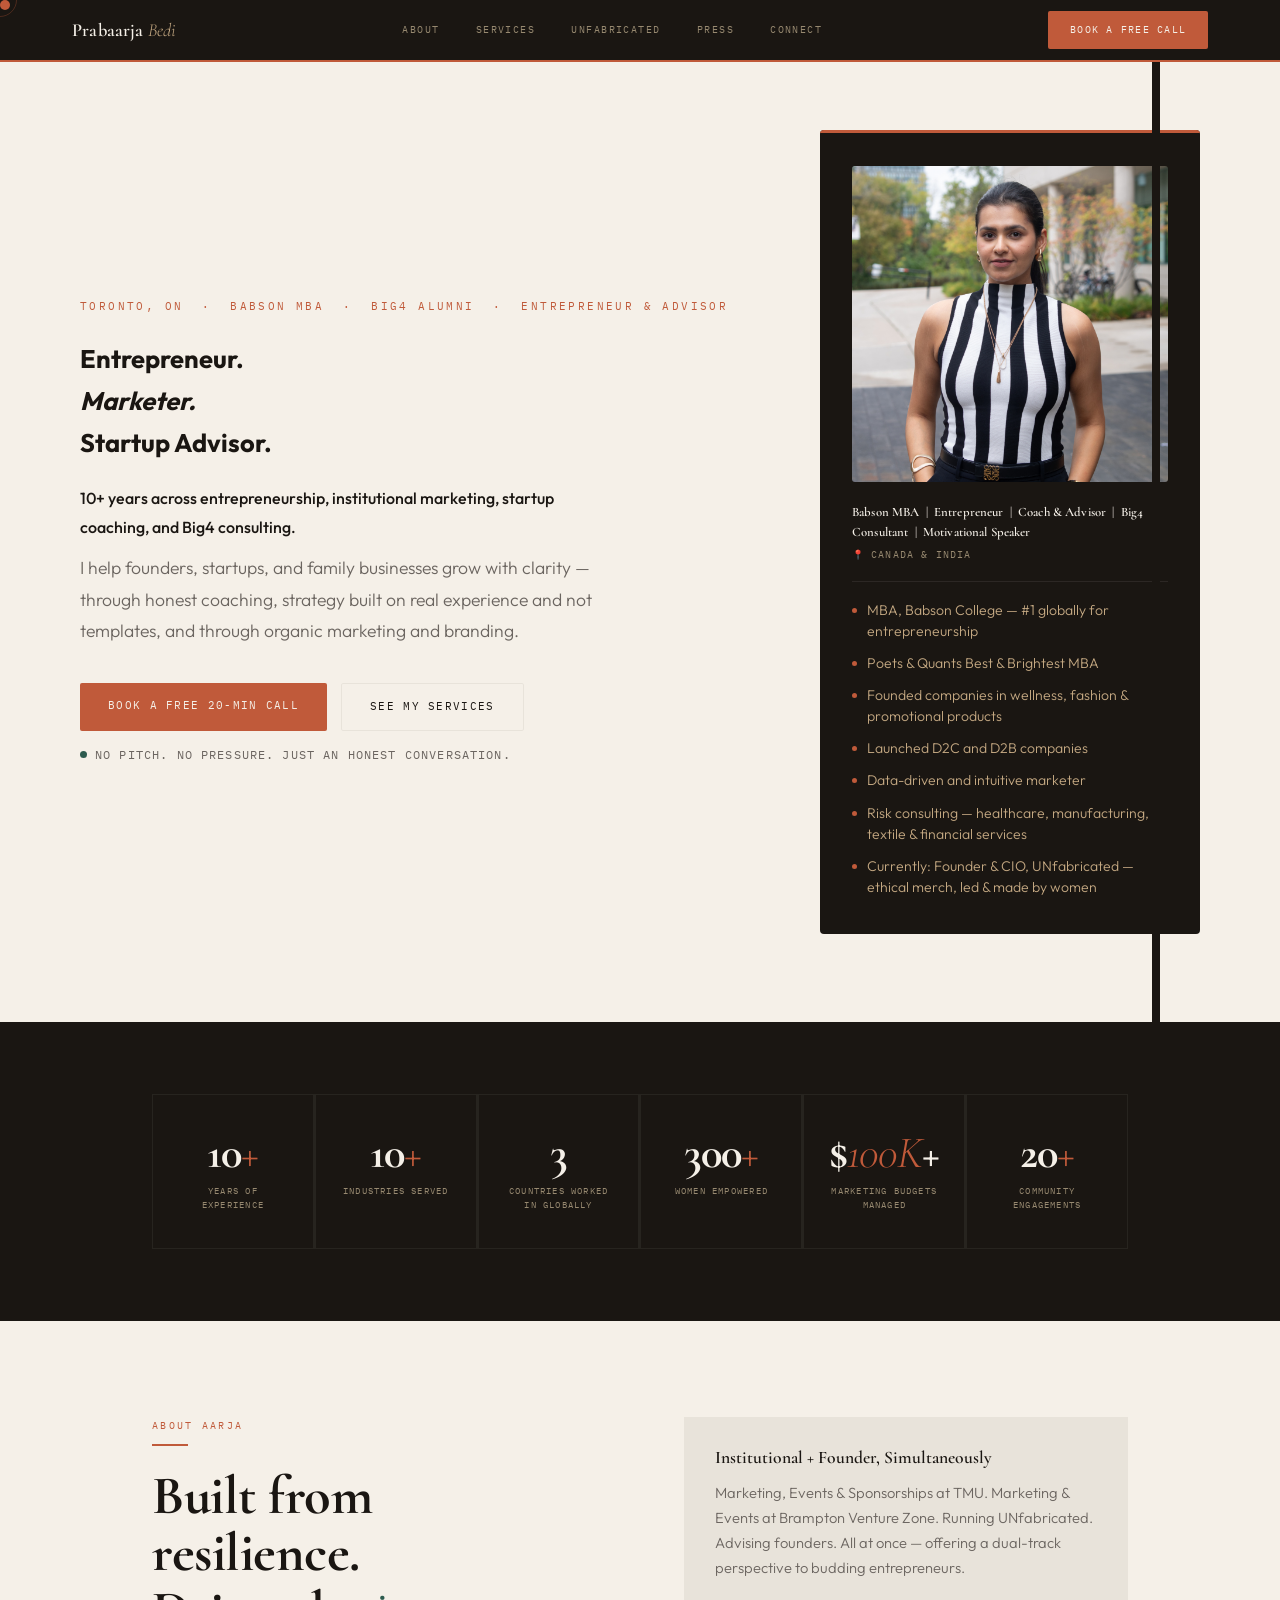
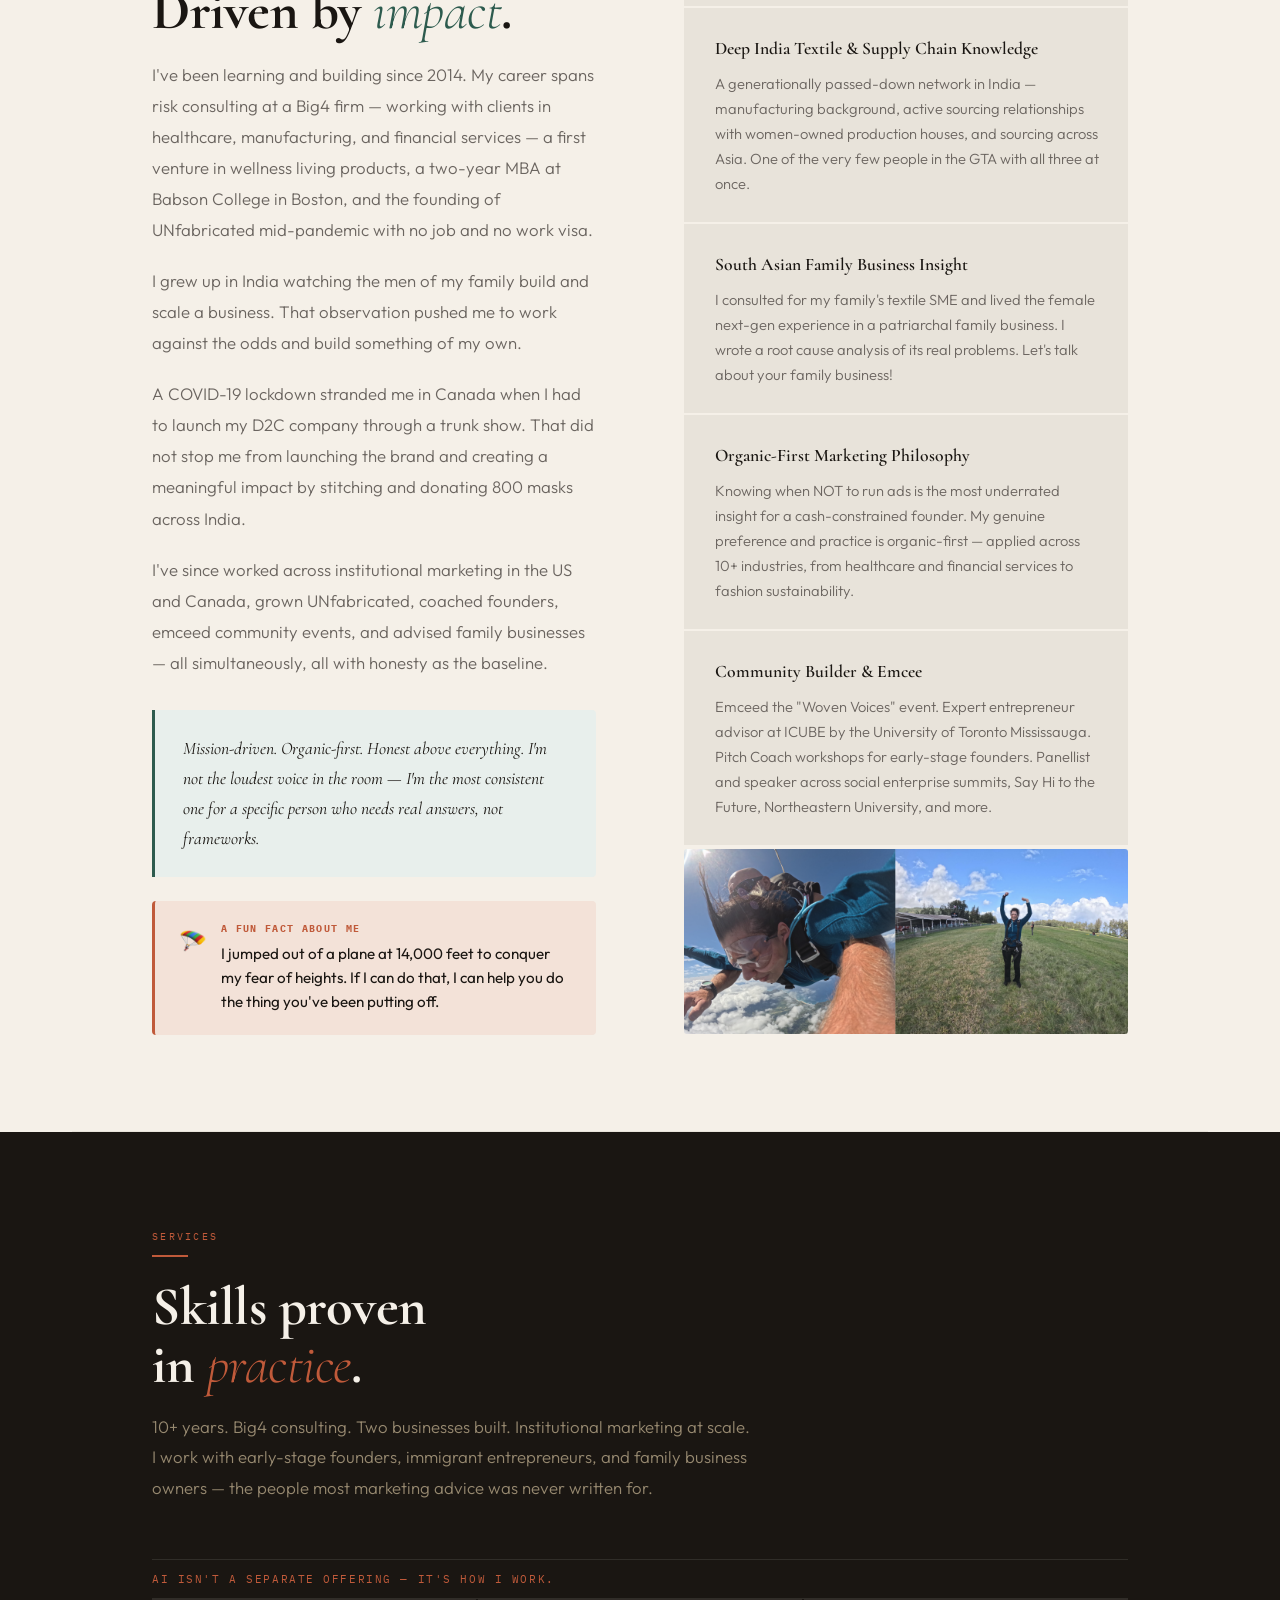
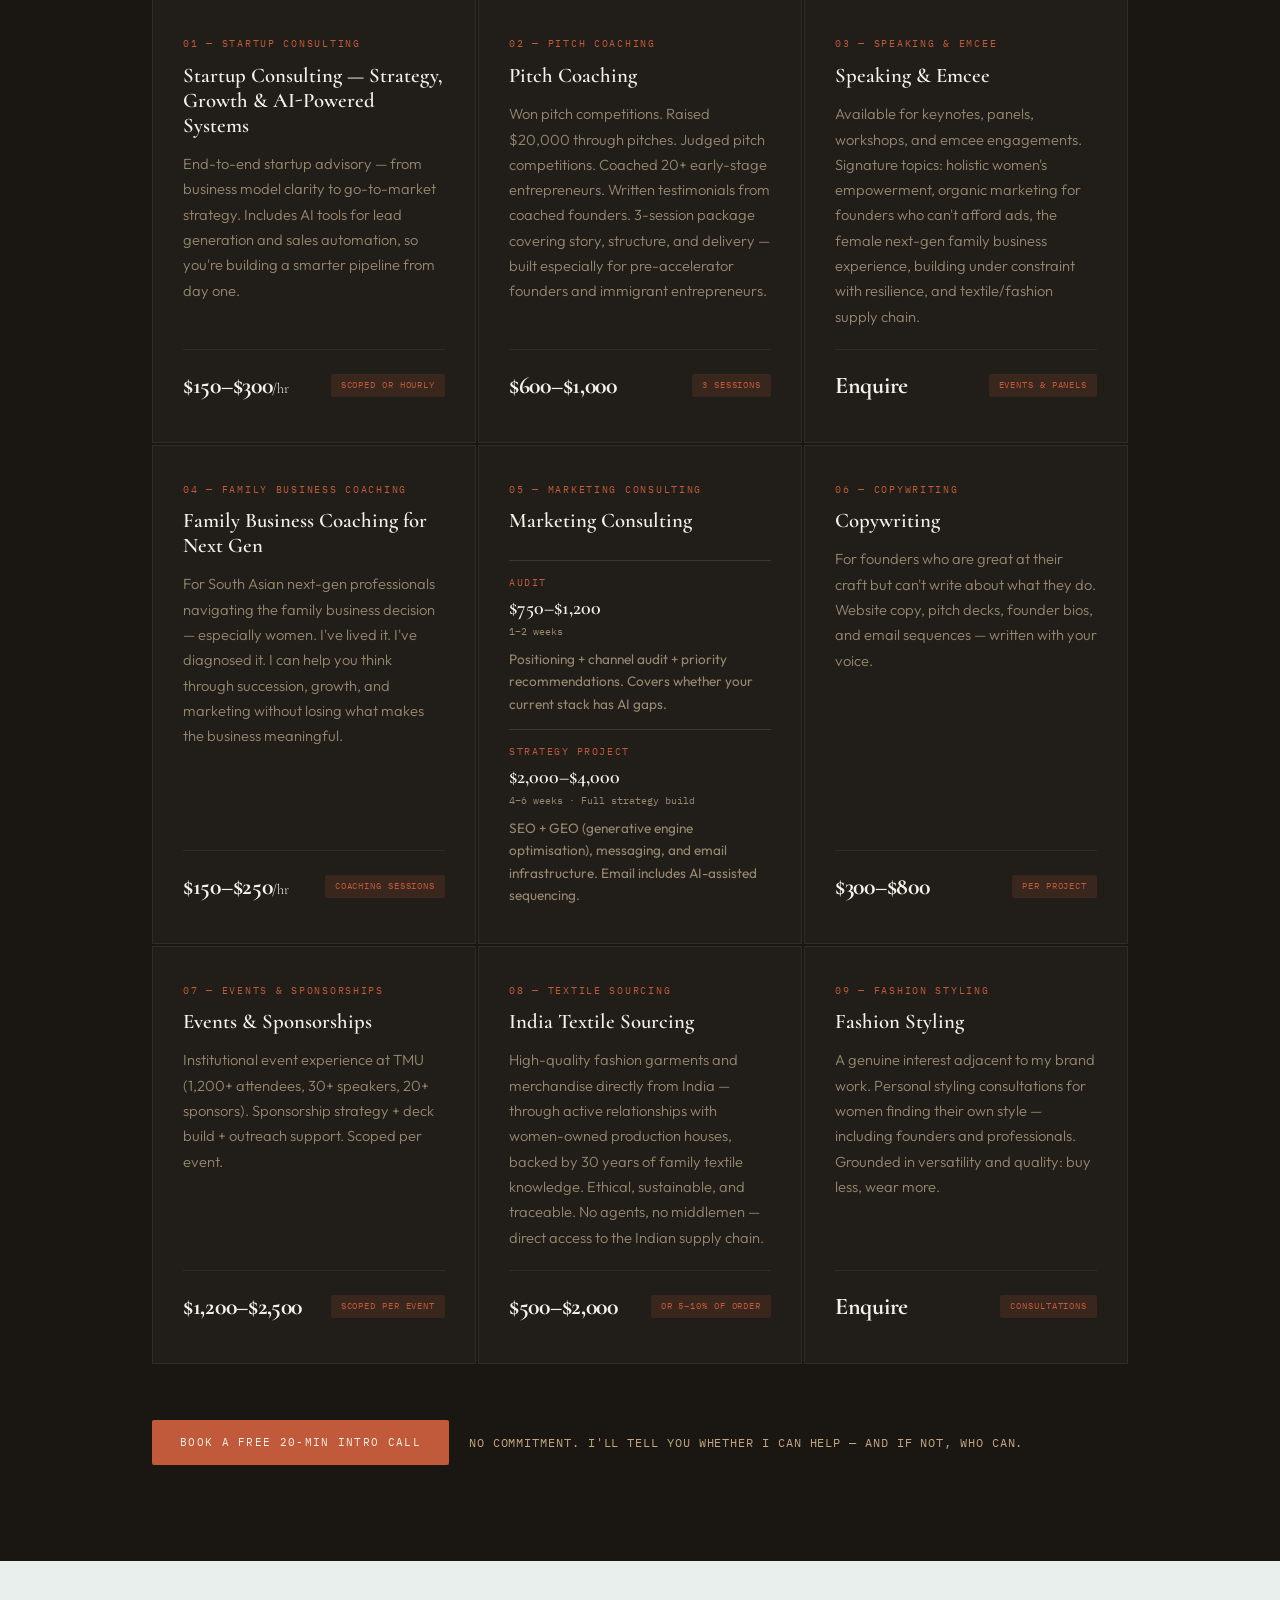
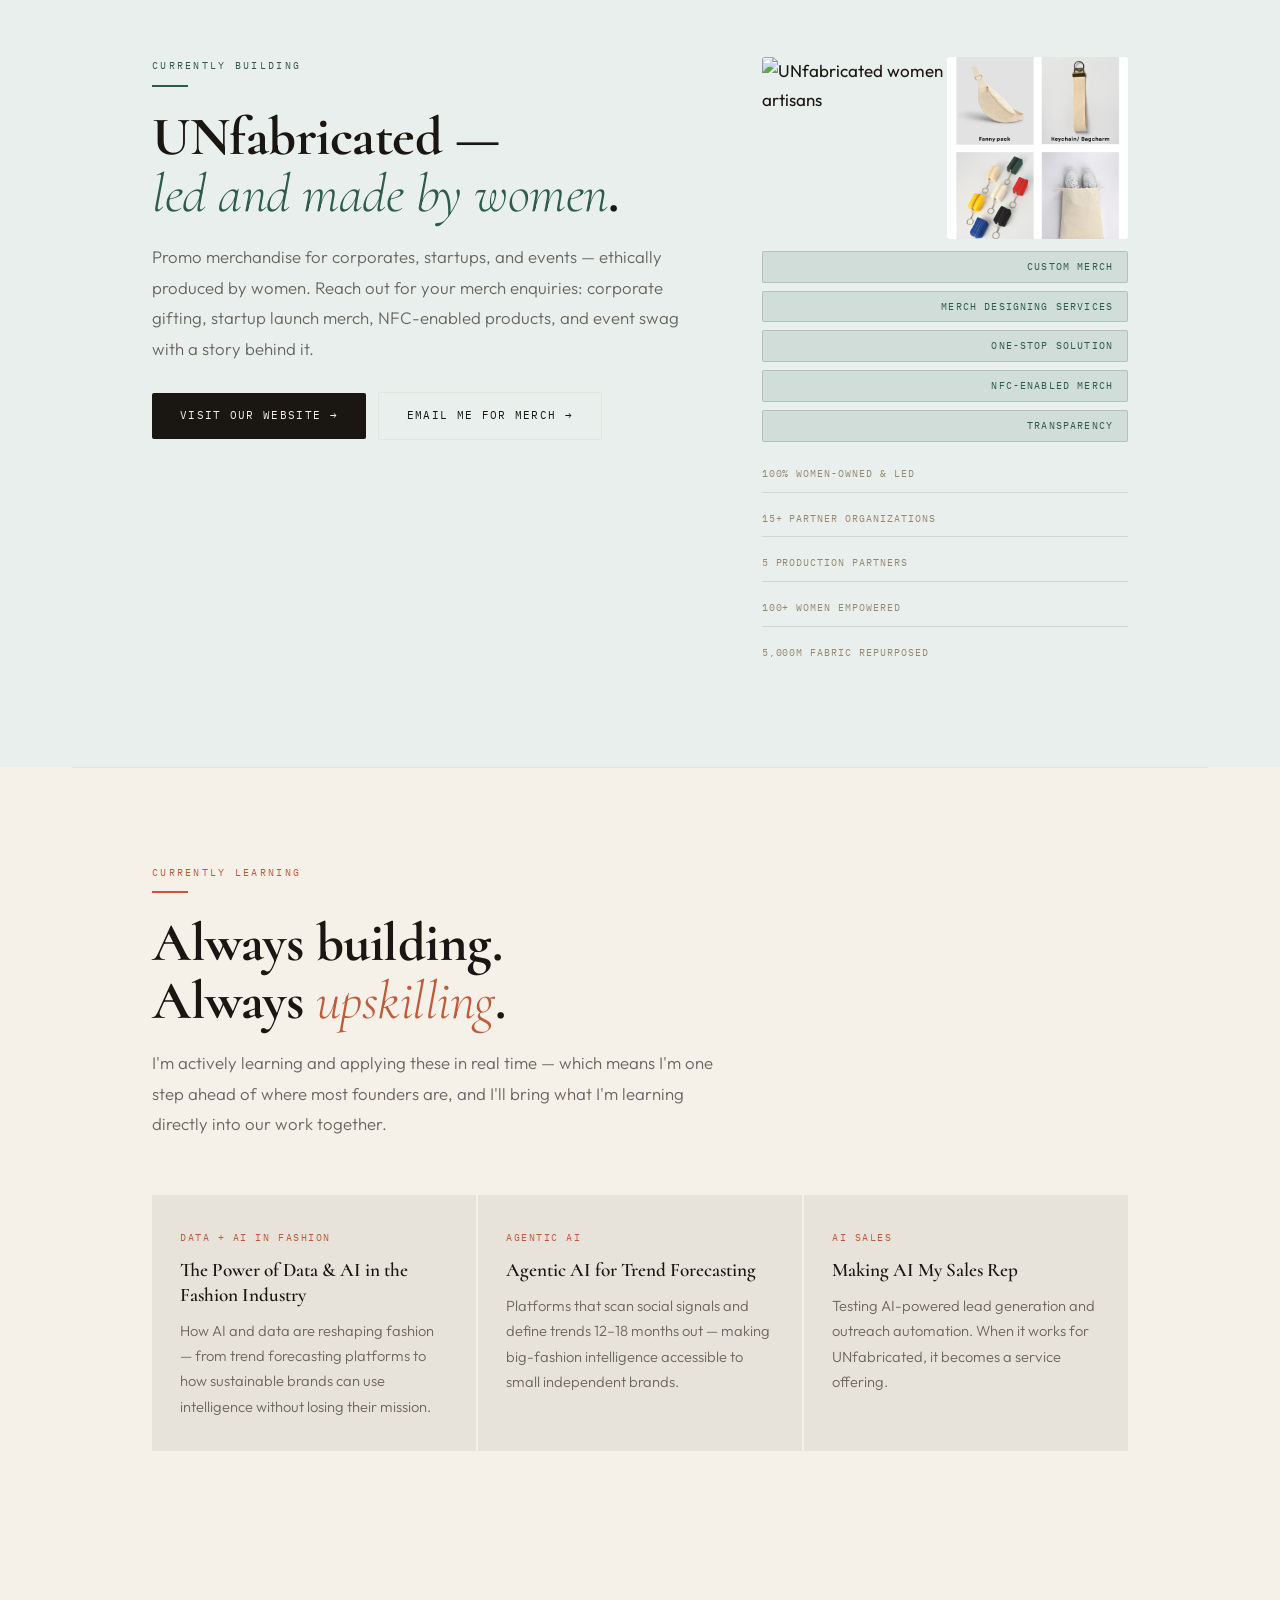
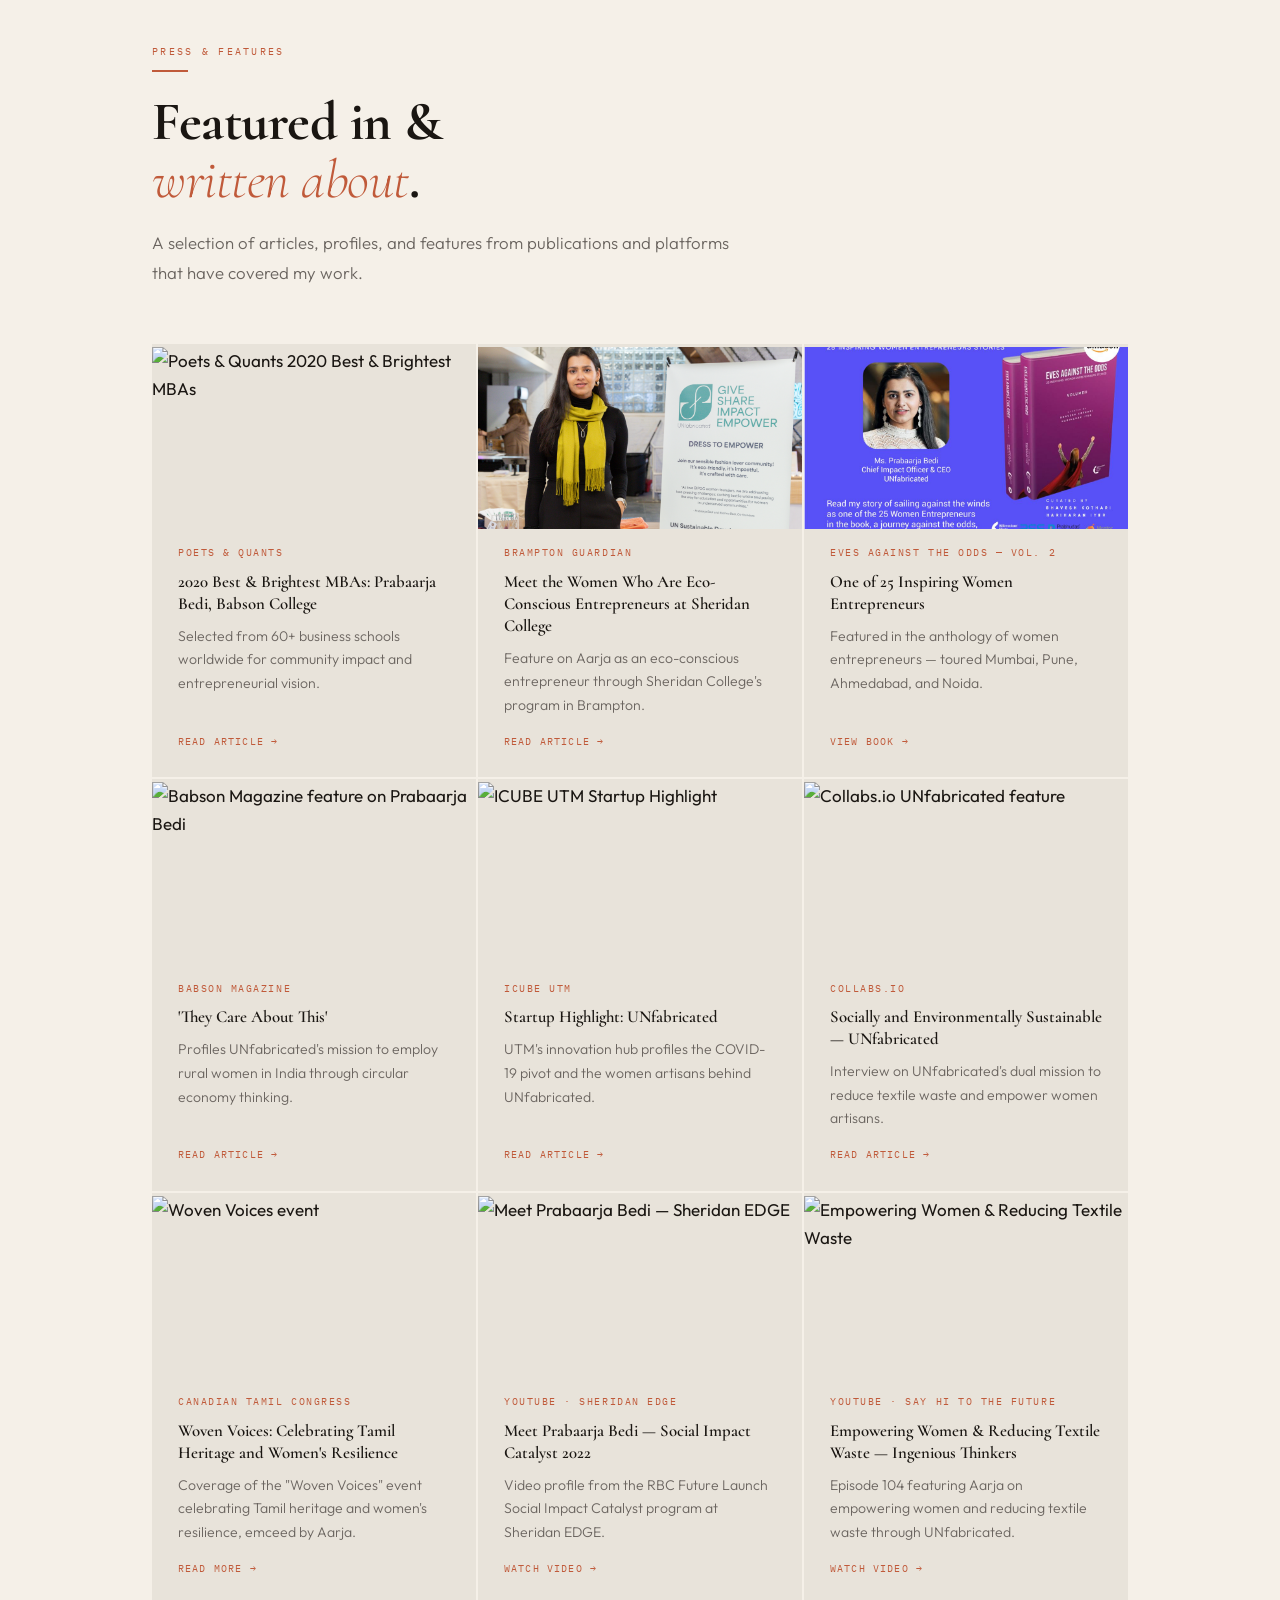
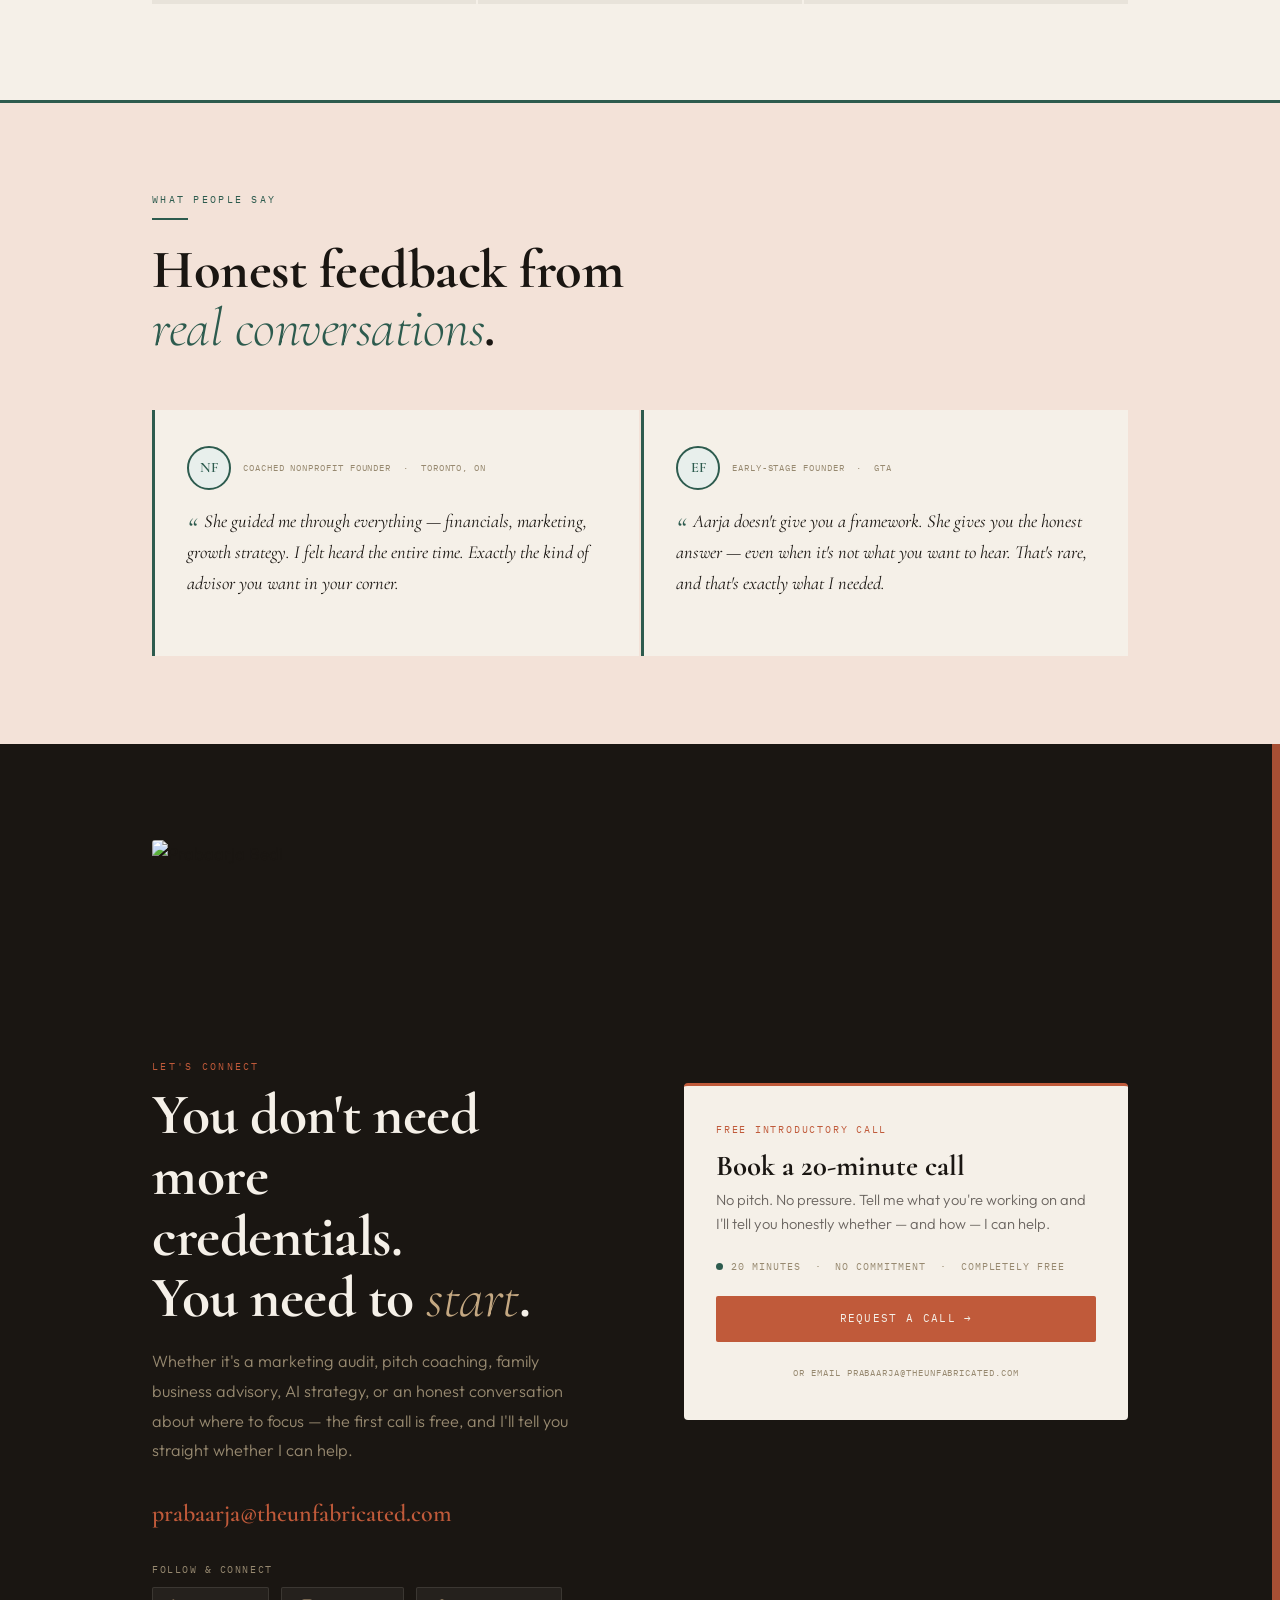
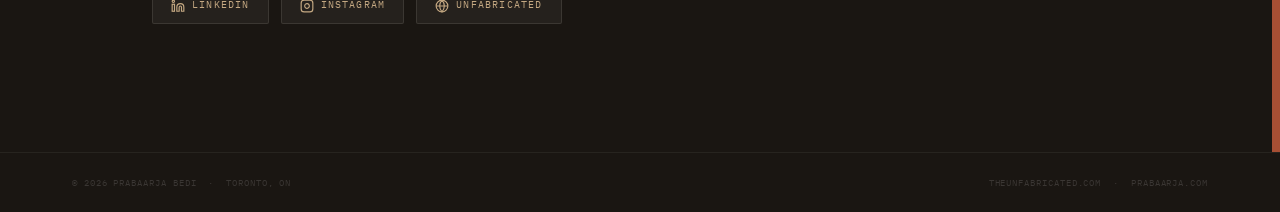
==== index.html @ 16da4322 "Update index.html" ====
<!DOCTYPE html>
<html lang="en">
<head>
<meta charset="UTF-8">
<meta name="viewport" content="width=device-width, initial-scale=1.0">
<title>Prabaarja Bedi — Entrepreneur · Marketing Advisor · Startup Coach</title>
<link href="https://fonts.googleapis.com/css2?family=Cormorant:ital,wght@0,500;0,600;0,700;1,300;1,400&family=Outfit:wght@300;400;500;600&family=IBM+Plex+Mono:wght@300;400&display=swap" rel="stylesheet">
<style>

*, *::before, *::after { box-sizing: border-box; margin: 0; padding: 0; }

:root {
  /* ── Core ── */
  --charcoal:   #1A1612;
  --cream:      #F5F0E8;
  --terra:      #C05A3A;
  --forest:     #2D5B4E;

  /* ── Supporting ── */
  --sand:       #C4A882;
  --blush:      #F3E2D8;
  --sage-lt:    #E8EFEC;
  --grey-60:    #6B6560;
  --stone:      #978970;
  --mist:       #E8E3DA;

  /* ── Type ── */
  --serif: 'Cormorant', Georgia, serif;
  --sans:  'Outfit', system-ui, sans-serif;
  --mono:  'IBM Plex Mono', monospace;

  --pad: 72px;
}

html { scroll-behavior: smooth; }
body {
  background: var(--cream);
  color: var(--charcoal);
  font-family: var(--sans);
  font-size: 17px;
  line-height: 1.65;
  -webkit-font-smoothing: antialiased;
  cursor: none;
  overflow-x: hidden;
}

/* ── CURSOR ─────────────────────────── */
.cursor      { width:10px;height:10px;background:var(--terra);border-radius:50%;position:fixed;top:0;left:0;pointer-events:none;z-index:9999;transition:transform 0.1s; }
.cursor-ring { width:34px;height:34px;border:1.5px solid var(--terra);border-radius:50%;position:fixed;top:0;left:0;pointer-events:none;z-index:9998;opacity:0.3;transition:transform 0.3s cubic-bezier(0.23,1,0.32,1); }
.cursor.big  { transform:scale(2.4);background:var(--charcoal); }
.cursor-ring.big { opacity:0.1; }

/* ── NAV ─────────────────────────────── */
nav {
  position: fixed; top: 0; left: 0; right: 0; z-index: 200;
  background: var(--charcoal);
  border-bottom: 2px solid var(--terra);
  padding: 0 var(--pad);
  display: flex; align-items: center; justify-content: space-between;
  height: 62px;
}
.nav-logo {
  font-family: var(--serif); font-size: 1.15rem; font-weight: 600;
  letter-spacing: 0.01em; color: var(--cream); text-decoration: none;
}
.nav-logo em { font-style: italic; font-weight: 300; color: var(--sand); }
.nav-links { display: flex; gap: 36px; align-items: center; }
.nav-links a {
  font-family: var(--mono); font-size: 0.65rem;
  letter-spacing: 0.14em; text-transform: uppercase;
  color: var(--stone); text-decoration: none; transition: color 0.2s;
}
.nav-links a:hover { color: var(--cream); }
.nav-cta {
  font-family: var(--mono); font-size: 0.65rem;
  letter-spacing: 0.12em; text-transform: uppercase;
  background: var(--terra); color: var(--cream);
  padding: 10px 22px; border-radius: 2px; text-decoration: none;
  transition: opacity 0.2s, transform 0.2s;
}
.nav-cta:hover { opacity: 0.88; transform: translateY(-1px); }

/* ── SHARED ──────────────────────────── */
.sec-wrap { max-width: 1120px; margin: 0 auto; padding: 96px var(--pad); }
.sec-eyebrow {
  font-family: var(--mono); font-size: 0.65rem;
  letter-spacing: 0.22em; text-transform: uppercase;
  color: var(--terra); margin-bottom: 10px; display: block;
}
.sec-rule {
  width: 36px; height: 2px; background: var(--terra);
  margin-bottom: 22px; display: block;
}
.sec-title {
  font-family: var(--serif); font-weight: 700;
  font-size: clamp(2.4rem, 4.5vw, 3.4rem);
  line-height: 1.06; letter-spacing: -0.5px;
  color: var(--charcoal); margin-bottom: 18px;
}
.sec-title em { font-style: italic; font-weight: 300; color: var(--terra); }
.sec-title.forest-em em { color: var(--forest); }
.sec-sub {
  font-size: 1.05rem; font-weight: 300;
  color: var(--grey-60); line-height: 1.8;
  max-width: 580px; margin-bottom: 56px;
}
hr.divider { border: none; border-top: 1px solid var(--mist); margin: 0 var(--pad); }

/* Buttons */
.btn-terra {
  font-family: var(--mono); font-size: 0.68rem; letter-spacing: 0.12em;
  text-transform: uppercase; padding: 14px 28px;
  background: var(--terra); color: var(--cream);
  border-radius: 2px; text-decoration: none; display: inline-block;
  transition: opacity 0.2s, transform 0.2s; border: none; cursor: none;
}
.btn-terra:hover { opacity: 0.88; transform: translateY(-2px); }
.btn-charcoal {
  font-family: var(--mono); font-size: 0.68rem; letter-spacing: 0.12em;
  text-transform: uppercase; padding: 14px 28px;
  background: var(--charcoal); color: var(--cream);
  border-radius: 2px; text-decoration: none; display: inline-block;
  transition: opacity 0.2s, transform 0.2s; border: none; cursor: none;
}
.btn-charcoal:hover { opacity: 0.82; transform: translateY(-2px); }
.btn-outline {
  font-family: var(--mono); font-size: 0.68rem; letter-spacing: 0.12em;
  text-transform: uppercase; padding: 14px 28px;
  background: transparent; color: var(--charcoal);
  border: 1px solid var(--mist); border-radius: 2px;
  text-decoration: none; display: inline-block;
  transition: border-color 0.2s, color 0.2s; cursor: none;
}
.btn-outline:hover { border-color: var(--charcoal); }
.btn-outline-cream {
  font-family: var(--mono); font-size: 0.68rem; letter-spacing: 0.12em;
  text-transform: uppercase; padding: 14px 28px;
  background: transparent; color: var(--cream);
  border: 1px solid rgba(245,240,232,0.3); border-radius: 2px;
  text-decoration: none; display: inline-block;
  transition: border-color 0.2s; cursor: none;
}
.btn-outline-cream:hover { border-color: var(--cream); }

/* Reveal on scroll */
.reveal {
  opacity: 0; transform: translateY(18px);
  transition: opacity 0.55s ease, transform 0.55s ease;
}
.reveal.visible { opacity: 1; transform: translateY(0); }

/* ── HERO ─────────────────────────────── */
#home {
  min-height: 100vh; padding: 130px var(--pad) 88px;
  background: var(--cream); position: relative; overflow: hidden;
}
/* right vertical strap */
#home::after {
  content: '';
  position: absolute; top: 0; right: 120px;
  width: 8px; height: 100%;
  background: var(--charcoal); opacity: 1;
  pointer-events: none;
}
.hero-inner {
  max-width: 1120px; margin: 0 auto;
  display: grid; grid-template-columns: 1fr 380px;
  gap: 72px; align-items: center;
}
.hero-eyebrow {
  font-family: var(--mono); font-size: 0.68rem;
  letter-spacing: 0.22em; text-transform: uppercase;
  color: var(--terra); margin-bottom: 22px;
  opacity: 0; animation: up 0.5s 0.1s forwards;
}
.hero h1 {
  font-family: var(--serif); font-weight: 700;
  font-size: clamp(4rem, 7.5vw, 7.8rem);
  line-height: 0.93; letter-spacing: -2px;
  color: var(--charcoal);
  opacity: 0; animation: up 0.6s 0.25s forwards;
}
.hero h1 em { font-style: italic; font-weight: 300; color: var(--terra); }
.hero-sub {
  margin-top: 28px; font-size: 1.1rem; font-weight: 300;
  line-height: 1.8; color: var(--grey-60); max-width: 520px;
  opacity: 0; animation: up 0.5s 0.45s forwards;
}
.hero-ctas {
  margin-top: 36px; display: flex; gap: 14px; flex-wrap: wrap;
  opacity: 0; animation: up 0.5s 0.6s forwards;
}
.free-call-badge {
  display: inline-flex; align-items: center; gap: 8px;
  font-family: var(--mono); font-size: 0.72rem;
  letter-spacing: 0.1em; text-transform: uppercase;
  color: var(--grey-60); margin-top: 14px;
}
.badge-dot {
  width: 7px; height: 7px; border-radius: 50%;
  background: var(--forest); flex-shrink: 0;
  animation: pulse 2s ease-in-out infinite;
}
@keyframes pulse { 0%,100%{opacity:1;} 50%{opacity:0.3;} }

/* Hero right card */
.hero-card {
  background: var(--charcoal); border-radius: 4px;
  padding: 36px 32px; position: relative; overflow: hidden;
  opacity: 0; animation: up 0.6s 0.5s forwards;
}
.hero-card::before {
  content: ''; position: absolute; top: 0; left: 0; right: 0;
  height: 3px; background: var(--terra);
}
.hc-avatar {
  width: 68px; height: 68px; border-radius: 50%;
  background: var(--terra); display: flex; align-items: center;
  justify-content: center; margin-bottom: 20px;
  border: 2px solid var(--forest);
}
.hc-avatar span {
  font-family: var(--serif); font-weight: 700;
  font-size: 1.6rem; color: var(--cream);
}
.hc-name {
  font-family: var(--serif); font-weight: 600;
  font-size: 1.25rem; color: var(--cream); margin-bottom: 4px;
}
.hc-title {
  font-family: var(--mono); font-size: 0.6rem;
  letter-spacing: 0.12em; text-transform: uppercase;
  color: var(--stone); margin-bottom: 22px;
}
.hc-divider { height: 1px; background: rgba(245,240,232,0.08); margin-bottom: 18px; }
.hc-item {
  display: flex; gap: 10px; align-items: flex-start;
  margin-bottom: 11px; font-size: 0.88rem;
  font-weight: 300; color: var(--sand); line-height: 1.5;
}
.hc-item:last-child { margin-bottom: 0; }
.hc-dot {
  width: 5px; height: 5px; border-radius: 50%;
  background: var(--terra); flex-shrink: 0; margin-top: 8px;
}
.hc-tags { margin-top: 20px; display: flex; flex-wrap: wrap; gap: 6px; }
.hc-tag {
  font-family: var(--mono); font-size: 0.56rem;
  letter-spacing: 0.09em; text-transform: uppercase;
  padding: 4px 10px; border-radius: 2px;
  background: rgba(192,90,58,0.15); color: var(--terra);
}
.hc-tag.forest { background: rgba(45,91,78,0.25); color: #6aab95; }

@keyframes up {
  from { opacity:0; transform:translateY(14px); }
  to   { opacity:1; transform:translateY(0); }
}

/* ── IMPACT NUMBERS ──────────────────── */
#impact { background: var(--charcoal); }
.impact-wrap {
  max-width: 1120px; margin: 0 auto;
  padding: 72px var(--pad);
}
.impact-grid {
  display: grid; grid-template-columns: repeat(6, 1fr);
  gap: 1px; background: rgba(245,240,232,0.06);
}
.impact-cell {
  background: var(--charcoal); padding: 36px 24px;
  text-align: center; border: 1px solid rgba(245,240,232,0.06);
  transition: background 0.2s;
}
.impact-cell:hover { background: rgba(192,90,58,0.07); }
.impact-num {
  font-family: var(--serif); font-weight: 700;
  font-size: 2.8rem; color: var(--cream);
  line-height: 1; letter-spacing: -1px; display: block;
}
.impact-num em { font-style: italic; font-weight: 300; color: var(--terra); }
.impact-lbl {
  font-family: var(--mono); font-size: 0.58rem;
  letter-spacing: 0.13em; text-transform: uppercase;
  color: var(--stone); display: block; margin-top: 8px;
  line-height: 1.5;
}

/* ── ABOUT ───────────────────────────── */
#about { background: var(--cream); }
.about-grid {
  display: grid; grid-template-columns: 1fr 1fr;
  gap: 88px; align-items: start;
}
.about-body {
  font-size: 1.05rem; font-weight: 300;
  color: var(--grey-60); line-height: 1.85; margin-bottom: 20px;
}
.about-pull {
  margin-top: 32px; padding: 24px 28px;
  border-left: 3px solid var(--forest);
  background: var(--sage-lt); border-radius: 0 4px 4px 0;
}
.about-pull p {
  font-family: var(--serif); font-style: italic;
  font-size: 1.1rem; font-weight: 400;
  color: var(--charcoal); line-height: 1.7;
}
.fun-fact {
  margin-top: 24px; padding: 20px 24px;
  background: var(--blush); border-radius: 4px;
  border-left: 3px solid var(--terra);
  display: flex; gap: 14px; align-items: flex-start;
}
.fun-fact-icon {
  font-size: 1.4rem; flex-shrink: 0; margin-top: 2px;
}
.fun-fact p {
  font-size: 0.95rem; font-weight: 400; color: var(--charcoal);
  line-height: 1.6;
}
.fun-fact p strong {
  font-family: var(--mono); font-size: 0.6rem;
  letter-spacing: 0.14em; text-transform: uppercase;
  color: var(--terra); display: block; margin-bottom: 5px;
}
.about-cards { display: flex; flex-direction: column; gap: 2px; }
.about-card {
  background: var(--mist); padding: 26px 28px;
  border-left: 3px solid transparent;
  transition: border-color 0.2s, background 0.2s;
}
.about-card:hover { border-color: var(--terra); background: var(--blush); }
.about-card h3 {
  font-family: var(--serif); font-weight: 600; font-size: 1.1rem;
  color: var(--charcoal); margin-bottom: 8px;
}
.about-card p {
  font-size: 0.92rem; font-weight: 300;
  color: var(--grey-60); line-height: 1.7;
}

/* ── SERVICES ────────────────────────── */
#services { background: var(--charcoal); }
#services .sec-title { color: var(--cream); }
#services .sec-title em { color: var(--terra); }
#services .sec-sub { color: var(--stone); max-width: 600px; }
#services .sec-eyebrow { color: var(--terra); }
#services .sec-rule { background: var(--terra); }
.services-grid {
  display: grid; grid-template-columns: repeat(3, 1fr);
  gap: 2px;
}
.service-card {
  background: rgba(245,240,232,0.03);
  border: 1px solid rgba(245,240,232,0.07);
  padding: 36px 30px; display: flex; flex-direction: column;
  transition: background 0.25s, border-color 0.25s;
}
.service-card:hover {
  background: rgba(192,90,58,0.06);
  border-color: rgba(192,90,58,0.3);
}
.sc-label {
  font-family: var(--mono); font-size: 0.6rem;
  letter-spacing: 0.18em; text-transform: uppercase;
  color: var(--terra); margin-bottom: 12px;
}
.sc-title {
  font-family: var(--serif); font-weight: 600; font-size: 1.3rem;
  color: var(--cream); margin-bottom: 12px; line-height: 1.2;
}
.sc-body {
  font-size: 0.92rem; font-weight: 300; line-height: 1.72;
  color: var(--stone); flex: 1;
}
.sc-sub-list {
  margin-top: 12px; list-style: none; padding: 0;
}
.sc-sub-list li {
  font-family: var(--mono); font-size: 0.62rem;
  letter-spacing: 0.06em; color: var(--stone);
  padding: 4px 0; display: flex; gap: 8px; align-items: flex-start;
}
.sc-sub-list li::before {
  content: '—'; color: var(--terra); flex-shrink: 0;
}
.sc-footer {
  margin-top: 20px; padding-top: 16px;
  border-top: 1px solid rgba(245,240,232,0.06);
  display: flex; align-items: center; justify-content: space-between;
}
.sc-price {
  font-family: var(--serif); font-size: 1.5rem;
  font-weight: 700; color: var(--cream);
  letter-spacing: -0.3px;
}
.sc-badge {
  font-family: var(--mono); font-size: 0.56rem;
  letter-spacing: 0.1em; text-transform: uppercase;
  padding: 4px 10px; border-radius: 2px;
  background: rgba(192,90,58,0.15); color: var(--terra);
}
.services-cta {
  margin-top: 56px; display: flex;
  align-items: center; gap: 20px; flex-wrap: wrap;
}
.services-cta-note {
  font-family: var(--mono); font-size: 0.72rem;
  letter-spacing: 0.08em; text-transform: uppercase;
  color: var(--sand);
}

/* ── UNFABRICATED ────────────────────── */
#unfabricated { background: var(--sage-lt); }
.unfab-inner {
  display: grid; grid-template-columns: 1.2fr 0.8fr;
  gap: 60px; align-items: start;
}
.unfab-tag {
  font-family: var(--mono); font-size: 0.6rem;
  letter-spacing: 0.12em; text-transform: uppercase;
  padding: 7px 14px; border-radius: 2px;
  background: rgba(45,91,78,0.12); color: var(--forest);
  border: 1px solid rgba(45,91,78,0.2);
  display: block; text-align: right; white-space: nowrap;
  margin-bottom: 8px;
}
.unfab-sub {
  font-size: 1.05rem; font-weight: 300; color: var(--grey-60);
  line-height: 1.82; max-width: 540px; margin-bottom: 28px;
}
#unfabricated .sec-eyebrow { color: var(--forest); }
#unfabricated .sec-rule { background: var(--forest); }
#unfabricated .sec-title em { color: var(--forest); }

/* ── CURRENTLY LEARNING ──────────────── */
#learning { background: var(--cream); }
.learning-grid {
  display: grid; grid-template-columns: repeat(3, 1fr);
  gap: 2px; margin-top: 0;
}
.learning-card {
  background: var(--mist); padding: 32px 28px;
  border-top: 3px solid transparent;
  transition: border-color 0.2s, background 0.2s;
}
.learning-card:hover { border-color: var(--terra); background: var(--blush); }
.lc-label {
  font-family: var(--mono); font-size: 0.6rem;
  letter-spacing: 0.16em; text-transform: uppercase;
  color: var(--terra); margin-bottom: 12px;
}
.lc-title {
  font-family: var(--serif); font-weight: 600;
  font-size: 1.2rem; color: var(--charcoal);
  margin-bottom: 10px; line-height: 1.3;
}
.lc-body {
  font-size: 0.92rem; font-weight: 300;
  color: var(--grey-60); line-height: 1.72;
}

/* ── CREDENTIALS ─────────────────────── */
#credentials { background: var(--charcoal); }
#credentials .sec-title { color: var(--cream); }
#credentials .sec-title em { color: var(--terra); }
#credentials .sec-sub { color: var(--stone); }
#credentials .sec-eyebrow { color: var(--terra); }
#credentials .sec-rule { background: var(--terra); }
.creds-grid {
  display: grid; grid-template-columns: repeat(3, 1fr);
  gap: 2px;
}
.cred-card {
  background: rgba(245,240,232,0.03);
  border: 1px solid rgba(245,240,232,0.06);
  padding: 30px 28px;
  transition: background 0.2s, border-color 0.2s;
}
.cred-card:hover {
  background: rgba(192,90,58,0.05);
  border-color: rgba(192,90,58,0.2);
}
.cred-type {
  font-family: var(--mono); font-size: 0.58rem;
  letter-spacing: 0.16em; text-transform: uppercase;
  color: var(--stone); margin-bottom: 8px;
}
.cred-name {
  font-family: var(--serif); font-weight: 600; font-size: 1.1rem;
  color: var(--cream); margin-bottom: 8px; line-height: 1.3;
}
.cred-detail {
  font-size: 0.88rem; font-weight: 300;
  color: var(--stone); line-height: 1.65;
}
.cred-accent {
  margin-top: 12px; display: inline-block;
  font-family: var(--mono); font-size: 0.58rem;
  letter-spacing: 0.1em; text-transform: uppercase;
  color: var(--terra);
}

/* ── PRESS ───────────────────────────── */
#press { background: var(--cream); }
.press-card {
  display: flex; flex-direction: column;
  background: var(--mist); padding: 28px 26px;
  text-decoration: none; color: inherit;
  border-top: 3px solid transparent;
  transition: border-color 0.2s, background 0.2s;
}
.press-card:hover { border-color: var(--terra); background: var(--blush); }
.press-card-linkedin:hover { border-color: var(--forest); background: var(--sage-lt); }
.press-pub {
  font-family: var(--mono); font-size: 0.6rem;
  letter-spacing: 0.16em; text-transform: uppercase;
  color: var(--terra); margin-bottom: 10px;
}
.press-card-linkedin .press-pub { color: var(--forest); }
.press-title {
  font-family: var(--serif); font-weight: 600; font-size: 1.05rem;
  color: var(--charcoal); margin-bottom: 10px; line-height: 1.3;
}
.press-desc {
  font-size: 0.88rem; font-weight: 300;
  color: var(--grey-60); line-height: 1.68; flex: 1;
}
.press-link {
  margin-top: 16px; font-family: var(--mono); font-size: 0.6rem;
  letter-spacing: 0.12em; text-transform: uppercase; color: var(--terra);
}
.press-card-linkedin .press-link { color: var(--forest); }
@media (max-width: 1024px) {
  #press .sec-wrap > div { grid-template-columns: repeat(2,1fr) !important; }
}
@media (max-width: 640px) {
  #press .sec-wrap > div { grid-template-columns: 1fr !important; }
}

/* ── TESTIMONIALS ────────────────────── */
#testimonials { background: var(--blush); border-top: 3px solid var(--forest); }
.testimonials-inner {
  max-width: 1120px; margin: 0 auto; padding: 88px var(--pad);
}
.testimonials-grid {
  display: grid; grid-template-columns: 1fr 1fr;
  gap: 2px; margin-top: 52px;
}
.testi-card {
  background: var(--cream); padding: 36px 32px;
  border-left: 3px solid var(--forest);
}
.testi-quote {
  font-family: var(--serif); font-size: 1.15rem;
  font-style: italic; font-weight: 400;
  color: var(--charcoal); line-height: 1.7;
  margin-bottom: 20px;
}
.testi-quote::before {
  content: '\201C'; color: var(--forest);
  font-size: 1.6em; line-height: 0;
  vertical-align: -0.35em; margin-right: 3px;
}
.testi-attr {
  font-family: var(--mono); font-size: 0.6rem;
  letter-spacing: 0.14em; text-transform: uppercase;
  color: var(--stone);
}
#testimonials .sec-eyebrow { color: var(--forest); }
#testimonials .sec-rule { background: var(--forest); }

/* ── CONNECT / CONTACT ───────────────── */
#contact { background: var(--charcoal); position: relative; overflow: hidden; }
#contact::after {
  content: '';
  position: absolute; right: 0; top: 0; bottom: 0;
  width: 8px; background: var(--terra); opacity: 0.85;
}
.contact-inner {
  max-width: 1120px; margin: 0 auto;
  padding: 96px var(--pad);
  display: grid; grid-template-columns: 1fr 1fr;
  gap: 88px; align-items: center;
  position: relative; z-index: 1;
}
.contact-title {
  font-family: var(--serif); font-weight: 700;
  font-size: clamp(2.2rem, 4.5vw, 3.6rem);
  line-height: 1.06; letter-spacing: -0.5px;
  color: var(--cream); margin-bottom: 18px;
}
.contact-title em { font-style: italic; font-weight: 300; color: var(--sand); }
.contact-sub {
  font-size: 1.02rem; font-weight: 300; line-height: 1.82;
  color: var(--stone); margin-bottom: 28px;
}
.contact-email-display {
  font-family: var(--serif); font-size: 1.5rem; font-weight: 600;
  color: var(--terra); text-decoration: none;
  display: block; margin-bottom: 28px;
  transition: color 0.2s;
}
.contact-email-display:hover { color: var(--sand); }
.social-row {
  display: flex; gap: 12px; flex-wrap: wrap; margin-bottom: 32px;
}
.social-link {
  font-family: var(--mono); font-size: 0.62rem;
  letter-spacing: 0.12em; text-transform: uppercase;
  padding: 9px 18px; border-radius: 2px;
  background: rgba(245,240,232,0.05);
  border: 1px solid rgba(245,240,232,0.1);
  color: var(--sand); text-decoration: none;
  display: flex; align-items: center; gap: 7px;
  transition: background 0.2s, border-color 0.2s;
}
.social-link:hover {
  background: rgba(192,90,58,0.12);
  border-color: rgba(192,90,58,0.3);
  color: var(--terra);
}
.contact-right { padding-top: 8px; }
.booking-card {
  background: var(--cream); border-radius: 4px; padding: 36px 32px;
  border-top: 3px solid var(--terra);
}
.booking-card-label {
  font-family: var(--mono); font-size: 0.62rem;
  letter-spacing: 0.18em; text-transform: uppercase;
  color: var(--terra); margin-bottom: 12px; display: block;
}
.booking-card-title {
  font-family: var(--serif); font-weight: 700;
  font-size: 1.8rem; color: var(--charcoal);
  margin-bottom: 6px; line-height: 1.1;
}
.booking-card-sub {
  font-size: 0.92rem; font-weight: 300;
  color: var(--grey-60); line-height: 1.65; margin-bottom: 22px;
}
.booking-duration {
  display: flex; align-items: center; gap: 8px;
  font-family: var(--mono); font-size: 0.6rem;
  letter-spacing: 0.1em; text-transform: uppercase;
  color: var(--stone); margin-bottom: 22px;
}
.duration-dot {
  width: 7px; height: 7px; border-radius: 50%;
  background: var(--forest); flex-shrink: 0;
}
#contact .sec-eyebrow { color: var(--terra); }

/* ── FOOTER ──────────────────────────── */
footer {
  background: var(--charcoal);
  border-top: 1px solid rgba(245,240,232,0.06);
  padding: 22px var(--pad);
  display: flex; justify-content: space-between;
  align-items: center; flex-wrap: wrap; gap: 12px;
}
footer span {
  font-family: var(--mono); font-size: 0.58rem;
  letter-spacing: 0.1em; text-transform: uppercase;
  color: #3a3633;
}
footer a { color: #3a3633; text-decoration: none; transition: color 0.2s; }
footer a:hover { color: var(--stone); }

/* ── IMAGES ──────────────────────────── */
.hero-photo {
  width: 100%; border-radius: 3px; display: block;
  aspect-ratio: 1; object-fit: cover; object-position: top center;
  margin-bottom: 20px;
}
.about-skydive {
  width: 100%; height: auto; display: block;
  border-radius: 3px; margin-top: 2px;
  opacity: 0.92;
}
.unfab-image-duo {
  display: grid; grid-template-columns: 1fr 1fr; gap: 4px; margin-bottom: 12px;
}
.unfab-image-duo img {
  width: 100%; aspect-ratio: 1; object-fit: cover; border-radius: 3px; display: block;
}
.press-thumb {
  width: calc(100% + 52px);
  margin: -28px -26px 16px -26px;
  aspect-ratio: 16/9; object-fit: cover; display: block;
}
.press-no-thumb {
  width: calc(100% + 52px); margin: -28px -26px 16px -26px;
  height: 72px; display: flex; align-items: center; justify-content: center;
  background: var(--charcoal);
}
.press-no-thumb.green { background: var(--forest); }
.press-no-thumb span { font-size: 1.6rem; }
.speaking-visual {
  width: 100%; height: auto; border-radius: 3px; display: block;
  max-height: 520px; object-fit: contain; background: rgba(245,240,232,0.03);
}
.contact-portrait {
  width: 100%; aspect-ratio: 16/7;
  object-fit: cover; object-position: top center;
  border-radius: 3px; margin-bottom: 24px; display: block;
}
.testi-avatar-wrap { display: flex; align-items: center; gap: 12px; margin-bottom: 16px; }
.testi-initials {
  width: 44px; height: 44px; border-radius: 50%; flex-shrink: 0;
  background: var(--sage-lt); border: 2px solid var(--forest);
  display: flex; align-items: center; justify-content: center;
  font-family: var(--serif); font-size: 0.9rem; font-weight: 600; color: var(--forest);
}

/* ── RESPONSIVE ──────────────────────── */
@media (max-width: 1024px) {
  :root { --pad: 40px; }
  .hero-inner { grid-template-columns: 1fr; }
  .hero-card { display: none; }
  #home::after { display: none; }
  .about-grid { grid-template-columns: 1fr; gap: 44px; }
  .services-grid { grid-template-columns: repeat(2, 1fr); }
  .creds-grid { grid-template-columns: repeat(2, 1fr); }
  .testimonials-grid { grid-template-columns: 1fr; }
  .contact-inner { grid-template-columns: 1fr; gap: 48px; }
  .impact-grid { grid-template-columns: repeat(3, 1fr); }
  .unfab-inner { grid-template-columns: 1fr; gap: 28px; }
  .learning-grid { grid-template-columns: repeat(2, 1fr); }
}
@media (max-width: 640px) {
  :root { --pad: 22px; }
  body { font-size: 16px; }
  .services-grid, .creds-grid, .impact-grid, .learning-grid { grid-template-columns: 1fr; }
  .nav-links { display: none; }
  footer { flex-direction: column; align-items: flex-start; }
}
</style>
</head>
<body>

<div class="cursor" id="cursor"></div>
<div class="cursor-ring" id="ring"></div>

<!-- ── NAV ────────────────────────────────────────── -->
<nav>
  <a href="#" class="nav-logo">Prabaarja <em>Bedi</em></a>
  <div class="nav-links">
    <a href="#about">About</a>
    <a href="#services">Services</a>
    <a href="#unfabricated">UNfabricated</a>
    <a href="#press">Press</a>
    <a href="#contact">Connect</a>
  </div>
  <a href="https://calendly.com/prabaarjabedi/20min-discovery-call" class="nav-cta">Book a free call</a>
</nav>


<!-- ── HERO ───────────────────────────────────────── -->
<section id="home">
  <div class="hero-inner">
    <div>
      <p class="hero-eyebrow">Toronto, ON &nbsp;·&nbsp; Babson MBA &nbsp;·&nbsp; Big4 Alumni &nbsp;·&nbsp; Entrepreneur &amp; Advisor</p>
      <h1>
        Entrepreneur.<br>
        <em>Marketer.</em><br>
        Startup Advisor.
      </h1>
      <p class="hero-sub" style="font-size:1.0rem;font-weight:500;color:var(--charcoal);margin-bottom:10px;margin-top:20px;">
        10+ years across entrepreneurship, institutional marketing, startup coaching, and Big4 consulting.
      </p>
      <p class="hero-sub" style="margin-top:0;">
        I help founders, startups, and family businesses grow with clarity — through honest coaching,
        strategy built on real experience and not templates, and through organic marketing and branding.
      </p>
      <div class="hero-ctas">
        <a href="https://calendly.com/prabaarjabedi/20min-discovery-call" class="btn-terra">Book a free 20-min call</a>
        <a href="#services" class="btn-outline">See my services</a>
      </div>
      <div class="free-call-badge">
        <div class="badge-dot"></div>
        No Pitch. No Pressure. Just an honest conversation.
      </div>
    </div>

    <div class="hero-card">
      <img src="headshot.jpg" alt="Prabaarja Bedi" class="hero-photo">
      <div class="hc-name" style="font-size:0.8rem;line-height:1.6;letter-spacing:0.01em;">Babson MBA &nbsp;|&nbsp; Entrepreneur &nbsp;|&nbsp; Coach &amp; Advisor &nbsp;|&nbsp; Big4 Consultant &nbsp;|&nbsp; Motivational Speaker</div>
      <div class="hc-title" style="display:flex;align-items:center;gap:6px;margin-bottom:18px;">
        <span style="color:var(--terra);">📍</span> Canada &amp; India
      </div>
      <div class="hc-divider"></div>
      <div class="hc-item"><div class="hc-dot"></div><span>MBA, Babson College — #1 globally for entrepreneurship</span></div>
      <div class="hc-item"><div class="hc-dot"></div><span>Poets &amp; Quants Best &amp; Brightest MBA</span></div>
      <div class="hc-item"><div class="hc-dot"></div><span>Founded companies in wellness, fashion &amp; promotional products</span></div>
      <div class="hc-item"><div class="hc-dot"></div><span>Launched D2C and D2B companies</span></div>
      <div class="hc-item"><div class="hc-dot"></div><span>Data-driven and intuitive marketer</span></div>
      <div class="hc-item"><div class="hc-dot"></div><span>Risk consulting — healthcare, manufacturing, textile &amp; financial services</span></div>
      <div class="hc-item"><div class="hc-dot"></div><span>Currently: Founder &amp; CIO, UNfabricated — ethical merch, led &amp; made by women</span></div>
    </div>
  </div>
</section>


<!-- ── IMPACT NUMBERS ─────────────────────────────── -->
<section id="impact">
  <div class="impact-wrap">
    <div class="impact-grid">
      <div class="impact-cell reveal">
        <span class="impact-num">10<em>+</em></span>
        <span class="impact-lbl">Years of experience</span>
      </div>
      <div class="impact-cell reveal">
        <span class="impact-num">10<em>+</em></span>
        <span class="impact-lbl">Industries served</span>
      </div>
      <div class="impact-cell reveal">
        <span class="impact-num">3</span>
        <span class="impact-lbl">Countries worked in globally</span>
      </div>
      <div class="impact-cell reveal">
        <span class="impact-num">300<em>+</em></span>
        <span class="impact-lbl">Women empowered</span>
      </div>
      <div class="impact-cell reveal">
        <span class="impact-num">$<em>100K</em>+</span>
        <span class="impact-lbl">Marketing budgets managed</span>
      </div>
      <div class="impact-cell reveal">
        <span class="impact-num">20<em>+</em></span>
        <span class="impact-lbl">Community engagements</span>
      </div>
    </div>
  </div>
</section>


<!-- ── ABOUT ──────────────────────────────────────── -->
<section id="about">
  <div class="sec-wrap">
    <div class="about-grid">
      <div>
        <span class="sec-eyebrow">About Aarja</span>
        <span class="sec-rule"></span>
        <h2 class="sec-title forest-em">
          Built from<br>resilience.<br>
          Driven by <em>impact</em>.
        </h2>
        <p class="about-body">
          I've been learning and building since 2014. My career spans risk consulting at a Big4 firm —
          working with clients in healthcare, manufacturing, and financial services — a first
          venture in wellness living products, a two-year MBA at Babson College in Boston,
          and the founding of UNfabricated mid-pandemic with no job and no work visa.
        </p>
        <p class="about-body">
          I grew up in India watching the men of my family build and scale a business.
          That observation pushed me to work against the odds and build something of my own.
        </p>
        <p class="about-body">
          A COVID-19 lockdown stranded me in Canada when I had to launch my D2C company through
          a trunk show. That did not stop me from launching the brand and creating a meaningful
          impact by stitching and donating 800 masks across India.
        </p>
        <p class="about-body">
          I've since worked across institutional marketing in the US and Canada, grown UNfabricated,
          coached founders, emceed community events, and advised family businesses —
          all simultaneously, all with honesty as the baseline.
        </p>
        <div class="about-pull">
          <p>Mission-driven. Organic-first. Honest above everything. I'm not the loudest voice
          in the room — I'm the most consistent one for a specific person who needs real answers,
          not frameworks.</p>
        </div>
        <div class="fun-fact">
          <div class="fun-fact-icon">🪂</div>
          <p>
            <strong>A fun fact about me</strong>
            I jumped out of a plane at 14,000 feet to conquer my fear of heights.
            If I can do that, I can help you do the thing you've been putting off.
          </p>
        </div>
      </div>

      <div class="about-cards" style="position:relative;">
        <div class="about-card reveal">
          <h3>Institutional + Founder, Simultaneously</h3>
          <p>Marketing, Events &amp; Sponsorships at TMU. Marketing &amp; Events at Brampton Venture Zone.
          Running UNfabricated. Advising founders. All at once — offering a dual-track perspective
          to budding entrepreneurs.</p>
        </div>
        <div class="about-card reveal">
          <h3>Deep India Textile &amp; Supply Chain Knowledge</h3>
          <p>A generationally passed-down network in India — manufacturing background, active sourcing
          relationships with women-owned production houses, and sourcing across Asia. One of the very
          few people in the GTA with all three at once.</p>
        </div>
        <div class="about-card reveal">
          <h3>South Asian Family Business Insight</h3>
          <p>I consulted for my family's textile SME and lived the female next-gen experience in a
          patriarchal family business. I wrote a root cause analysis of its real problems.
          Let's talk about your family business!</p>
        </div>
        <div class="about-card reveal">
          <h3>Organic-First Marketing Philosophy</h3>
          <p>Knowing when NOT to run ads is the most underrated insight for a cash-constrained
          founder. My genuine preference and practice is organic-first — applied across
          10+ industries, from healthcare and financial services to fashion sustainability.</p>
        </div>
        <div class="about-card reveal">
          <h3>Community Builder &amp; Emcee</h3>
          <p>Emceed the "Woven Voices" event. Expert entrepreneur advisor at ICUBE by the University
          of Toronto Mississauga. Pitch Coach workshops for early-stage founders. Panellist and
          speaker across social enterprise summits, Say Hi to the Future, Northeastern University,
          and more.</p>
        </div>
        <img src="skydive.jpg" alt="Aarja skydiving at 14,000 feet" class="about-skydive">
      </div>
    </div>
  </div>
</section>


<hr class="divider">


<!-- ── SERVICES ───────────────────────────────────── -->
<section id="services">
  <div class="sec-wrap">
    <span class="sec-eyebrow">Services</span>
    <span class="sec-rule"></span>
    <h2 class="sec-title">Skills proven<br>in <em>practice</em>.</h2>
    <p class="sec-sub">
      10+ years. Big4 consulting. Two businesses built. Institutional marketing at scale.
      I work with early-stage founders, immigrant entrepreneurs, and family business owners —
      the people most marketing advice was never written for.
    </p>
    <p style="font-family:var(--mono);font-size:0.7rem;letter-spacing:0.14em;text-transform:uppercase;color:var(--terra);margin-top:14px;margin-bottom:0;padding:10px 0;border-top:1px solid rgba(245,240,232,0.1);border-bottom:1px solid rgba(245,240,232,0.1);">AI isn't a separate offering — it's how I work.</p>

    <div class="services-grid">

      <div class="service-card reveal">
        <div class="sc-label">01 — Startup Consulting</div>
        <div class="sc-title">Startup Consulting — Strategy, Growth &amp; AI-Powered Systems</div>
        <div class="sc-body">
          End-to-end startup advisory — from business model clarity to go-to-market strategy.
          Includes AI tools for lead generation and sales automation, so you're building
          a smarter pipeline from day one.
        </div>
        <div class="sc-footer">
          <span class="sc-price">$150–$300<span style="font-size:0.9rem;font-weight:300">/hr</span></span>
          <span class="sc-badge">Scoped or hourly</span>
        </div>
      </div>

      <div class="service-card reveal">
        <div class="sc-label">02 — Pitch Coaching</div>
        <div class="sc-title">Pitch Coaching</div>
        <div class="sc-body">
          Won pitch competitions. Raised $20,000 through pitches. Judged pitch competitions.
          Coached 20+ early-stage entrepreneurs. Written testimonials from coached founders.
          3-session package covering story, structure, and delivery — built especially for
          pre-accelerator founders and immigrant entrepreneurs.
        </div>
        <div class="sc-footer">
          <span class="sc-price">$600–$1,000</span>
          <span class="sc-badge">3 sessions</span>
        </div>
      </div>

      <div class="service-card reveal">
        <div class="sc-label">03 — Speaking &amp; Emcee</div>
        <div class="sc-title">Speaking &amp; Emcee</div>
        <div class="sc-body">
          Available for keynotes, panels, workshops, and emcee engagements.
          Signature topics: holistic women's empowerment, organic marketing for founders who
          can't afford ads, the female next-gen family business experience, building under
          constraint with resilience, and textile/fashion supply chain.
        </div>
        <div class="sc-footer">
          <span class="sc-price">Enquire</span>
          <span class="sc-badge">Events &amp; panels</span>
        </div>
      </div>

      <div class="service-card reveal">
        <div class="sc-label">04 — Family Business Coaching</div>
        <div class="sc-title">Family Business Coaching for Next Gen</div>
        <div class="sc-body">
          For South Asian next-gen professionals navigating the family business decision —
          especially women. I've lived it. I've diagnosed it. I can help you think through
          succession, growth, and marketing without losing what makes the business meaningful.
        </div>
        <div class="sc-footer">
          <span class="sc-price">$150–$250<span style="font-size:0.9rem;font-weight:300">/hr</span></span>
          <span class="sc-badge">Coaching sessions</span>
        </div>
      </div>

      <div class="service-card reveal">
        <div class="sc-label">05 — Marketing Consulting</div>
        <div class="sc-title">Marketing Consulting</div>
        <div style="display:flex;flex-direction:column;gap:0;margin-top:14px;">
          <div style="border-top:1px solid rgba(245,240,232,0.12);padding:14px 0;">
            <div style="font-family:var(--mono);font-size:0.6rem;letter-spacing:0.16em;text-transform:uppercase;color:var(--terra);margin-bottom:5px;">Audit</div>
            <div style="font-family:var(--serif);font-size:1.25rem;font-weight:600;color:var(--cream);line-height:1.2;margin-bottom:4px;">$750–$1,200</div>
            <div style="font-family:var(--mono);font-size:0.6rem;color:var(--stone);margin-bottom:8px;">1–2 weeks</div>
            <div style="font-size:0.85rem;color:var(--stone);line-height:1.65;">Positioning + channel audit + priority recommendations. Covers whether your current stack has AI gaps.</div>
          </div>
          <div style="border-top:1px solid rgba(245,240,232,0.12);padding:14px 0 0 0;">
            <div style="font-family:var(--mono);font-size:0.6rem;letter-spacing:0.16em;text-transform:uppercase;color:var(--terra);margin-bottom:5px;">Strategy Project</div>
            <div style="font-family:var(--serif);font-size:1.25rem;font-weight:600;color:var(--cream);line-height:1.2;margin-bottom:4px;">$2,000–$4,000</div>
            <div style="font-family:var(--mono);font-size:0.6rem;color:var(--stone);margin-bottom:8px;">4–6 weeks · Full strategy build</div>
            <div style="font-size:0.85rem;color:var(--stone);line-height:1.65;">SEO + GEO (generative engine optimisation), messaging, and email infrastructure. Email includes AI-assisted sequencing.</div>
          </div>
        </div>
      </div>

      <div class="service-card reveal">
        <div class="sc-label">06 — Copywriting</div>
        <div class="sc-title">Copywriting</div>
        <div class="sc-body">
          For founders who are great at their craft but can't write about what they do.
          Website copy, pitch decks, founder bios, and email sequences — written with your voice.
        </div>
        <div class="sc-footer">
          <span class="sc-price">$300–$800</span>
          <span class="sc-badge">Per project</span>
        </div>
      </div>

      <div class="service-card reveal">
        <div class="sc-label">07 — Events &amp; Sponsorships</div>
        <div class="sc-title">Events &amp; Sponsorships</div>
        <div class="sc-body">
          Institutional event experience at TMU (1,200+ attendees, 30+ speakers, 20+ sponsors).
          Sponsorship strategy + deck build + outreach support. Scoped per event.
        </div>
        <div class="sc-footer">
          <span class="sc-price">$1,200–$2,500</span>
          <span class="sc-badge">Scoped per event</span>
        </div>
      </div>

      <div class="service-card reveal">
        <div class="sc-label">08 — Textile Sourcing</div>
        <div class="sc-title">India Textile Sourcing</div>
        <div class="sc-body">
          High-quality fashion garments and merchandise directly from India — through active
          relationships with women-owned production houses, backed by 30 years of family
          textile knowledge. Ethical, sustainable, and traceable. No agents, no middlemen —
          direct access to the Indian supply chain.
        </div>
        <div class="sc-footer">
          <span class="sc-price">$500–$2,000</span>
          <span class="sc-badge">Or 5–10% of order</span>
        </div>
      </div>

      <div class="service-card reveal">
        <div class="sc-label">09 — Fashion Styling</div>
        <div class="sc-title">Fashion Styling</div>
        <div class="sc-body">
          A genuine interest adjacent to my brand work. Personal styling consultations
          for women finding their own style — including founders and professionals.
          Grounded in versatility and quality: buy less, wear more.
        </div>
        <div class="sc-footer">
          <span class="sc-price">Enquire</span>
          <span class="sc-badge">Consultations</span>
        </div>
      </div>

    </div>

    <div class="services-cta">
      <a href="#contact" class="btn-terra">Book a free 20-min intro call</a>
      <span class="services-cta-note" style="text-transform:uppercase;letter-spacing:0.08em;">No commitment. I'll tell you whether I can help — and if not, who can.</span>
    </div>
  </div>
</section>


<!-- ── UNFABRICATED ────────────────────────────────── -->
<section id="unfabricated">
  <div class="sec-wrap">
    <div class="unfab-inner">
      <div>
        <span class="sec-eyebrow">Currently Building</span>
        <span class="sec-rule" style="background:var(--forest)"></span>
        <h2 class="sec-title forest-em">UNfabricated —<br><em>led and made by women</em>.</h2>
        <p class="unfab-sub">
          Promo merchandise for corporates, startups, and events — ethically produced by women.
          Reach out for your merch enquiries: corporate gifting, startup launch merch,
          NFC-enabled products, and event swag with a story behind it.
        </p>
        <div style="display:flex;gap:12px;flex-wrap:wrap;align-items:center;">
          <a href="https://theunfabricated.com" target="_blank" rel="noopener" class="btn-charcoal">
            Visit our Website →
          </a>
          <a href="mailto:prabaarja@theunfabricated.com?subject=Merch enquiry" class="btn-outline">Email me for merch →</a>
        </div>
      </div>
      <div>
        <div class="unfab-image-duo">
          <img src="unfab-artisans.jpg" alt="UNfabricated women artisans">
          <img src="unfab-product.png" alt="UNfabricated products">
        </div>
        <span class="unfab-tag">Custom Merch</span>
        <span class="unfab-tag">Merch Designing Services</span>
        <span class="unfab-tag">One-Stop Solution</span>
        <span class="unfab-tag">NFC-Enabled Merch</span>
        <span class="unfab-tag">Transparency</span>
        <div style="margin-top:14px;display:flex;flex-direction:column;gap:8px;">
          <div style="display:flex;justify-content:space-between;align-items:center;padding:10px 0;border-bottom:1px solid rgba(45,91,78,0.15);">
            <span style="font-family:var(--mono);font-size:0.6rem;letter-spacing:0.1em;text-transform:uppercase;color:var(--stone);">100% women-owned &amp; led</span>
          </div>
          <div style="display:flex;justify-content:space-between;align-items:center;padding:10px 0;border-bottom:1px solid rgba(45,91,78,0.15);">
            <span style="font-family:var(--mono);font-size:0.6rem;letter-spacing:0.1em;text-transform:uppercase;color:var(--stone);">15+ partner organizations</span>
          </div>
          <div style="display:flex;justify-content:space-between;align-items:center;padding:10px 0;border-bottom:1px solid rgba(45,91,78,0.15);">
            <span style="font-family:var(--mono);font-size:0.6rem;letter-spacing:0.1em;text-transform:uppercase;color:var(--stone);">5 production partners</span>
          </div>
          <div style="display:flex;justify-content:space-between;align-items:center;padding:10px 0;border-bottom:1px solid rgba(45,91,78,0.15);">
            <span style="font-family:var(--mono);font-size:0.6rem;letter-spacing:0.1em;text-transform:uppercase;color:var(--stone);">100+ women empowered</span>
          </div>
          <div style="display:flex;justify-content:space-between;align-items:center;padding:10px 0;">
            <span style="font-family:var(--mono);font-size:0.6rem;letter-spacing:0.1em;text-transform:uppercase;color:var(--stone);">5,000m fabric repurposed</span>
          </div>
        </div>
      </div>
    </div>
  </div>
</section>


<hr class="divider">


<!-- ── CURRENTLY LEARNING ─────────────────────────── -->
<section id="learning">
  <div class="sec-wrap">
    <span class="sec-eyebrow">Currently Learning</span>
    <span class="sec-rule"></span>
    <h2 class="sec-title">Always building.<br>Always <em>upskilling</em>.</h2>
    <p class="sec-sub">
      I'm actively learning and applying these in real time — which means I'm one step
      ahead of where most founders are, and I'll bring what I'm learning directly into
      our work together.
    </p>

    <div class="learning-grid">
      <div class="learning-card reveal">
        <div class="lc-label">Data + AI in Fashion</div>
        <div class="lc-title">The Power of Data &amp; AI in the Fashion Industry</div>
        <div class="lc-body">
          How AI and data are reshaping fashion — from trend forecasting platforms to how
          sustainable brands can use intelligence without losing their mission.
        </div>
      </div>
      <div class="learning-card reveal">
        <div class="lc-label">Agentic AI</div>
        <div class="lc-title">Agentic AI for Trend Forecasting</div>
        <div class="lc-body">
          Platforms that scan social signals and define trends 12–18 months out —
          making big-fashion intelligence accessible to small independent brands.
        </div>
      </div>
      <div class="learning-card reveal">
        <div class="lc-label">AI Sales</div>
        <div class="lc-title">Making AI My Sales Rep</div>
        <div class="lc-body">
          Testing AI-powered lead generation and outreach automation.
          When it works for UNfabricated, it becomes a service offering.
        </div>
      </div>
    </div>
  </div>
</section>




<!-- ── PRESS & FEATURES ──────────────────────────────── -->
<section id="press">
  <div class="sec-wrap">
    <span class="sec-eyebrow">Press &amp; Features</span>
    <span class="sec-rule"></span>
    <h2 class="sec-title">Featured in &amp;<br><em>written about</em>.</h2>
    <p class="sec-sub">A selection of articles, profiles, and features from publications and platforms that have covered my work.</p>

    <div style="display:grid;grid-template-columns:repeat(3,1fr);gap:2px;">

      <!-- ROW 1 -->
      <a href="https://poetsandquants.com/2020/05/02/2020-best-brightest-mbas-prabaarja-bedi-babson-college-olin/" target="_blank" rel="noopener" class="press-card">
        <img class="press-thumb" src="https://poetsandquants.com/wp-content/uploads/sites/5/2020/04/PoetsandQuants-MBA-2020-BandB-Michael-Chmura-Babson-1024x640.jpg" alt="Poets &amp; Quants 2020 Best &amp; Brightest MBAs" loading="lazy">
        <div class="press-pub">Poets &amp; Quants</div>
        <div class="press-title">2020 Best &amp; Brightest MBAs: Prabaarja Bedi, Babson College</div>
        <div class="press-desc">Selected from 60+ business schools worldwide for community impact and entrepreneurial vision.</div>
        <div class="press-link">Read article →</div>
      </a>

      <a href="https://www.bramptonguardian.com/news/meet-the-women-who-are-ecoconscious-entrepreneurs-at-sheridan-college-in-brampton/article_e0c05fb7-9b8c-5635-a908-91a967a29a1d.html" target="_blank" rel="noopener" class="press-card">
        <img class="press-thumb" src="brampton-guardian.jpg" alt="Brampton Guardian feature" loading="lazy">
        <div class="press-pub">Brampton Guardian</div>
        <div class="press-title">Meet the Women Who Are Eco-Conscious Entrepreneurs at Sheridan College</div>
        <div class="press-desc">Feature on Aarja as an eco-conscious entrepreneur through Sheridan College's program in Brampton.</div>
        <div class="press-link">Read article →</div>
      </a>

      <a href="https://us.amazon.com/Eves-against-Odds-Inspiring-Entrepreneurs/dp/1639975594" target="_blank" rel="noopener" class="press-card">
        <img class="press-thumb" src="book.jpg" alt="Eves Against the Odds Vol. 2" loading="lazy">
        <div class="press-pub">Eves Against the Odds — Vol. 2</div>
        <div class="press-title">One of 25 Inspiring Women Entrepreneurs</div>
        <div class="press-desc">Featured in the anthology of women entrepreneurs — toured Mumbai, Pune, Ahmedabad, and Noida.</div>
        <div class="press-link">View book →</div>
      </a>

      <!-- ROW 2 -->
      <a href="https://entrepreneurship.babson.edu/prabaarja-bedi-unfabricated/" target="_blank" rel="noopener" class="press-card">
        <img class="press-thumb" src="https://entrepreneurship.babson.edu/wp-content/uploads/2020/05/Mag_1200x630_0004_Prabaarja-Bedi.jpg" alt="Babson Magazine feature on Prabaarja Bedi" loading="lazy">
        <div class="press-pub">Babson Magazine</div>
        <div class="press-title">'They Care About This'</div>
        <div class="press-desc">Profiles UNfabricated's mission to employ rural women in India through circular economy thinking.</div>
        <div class="press-link">Read article →</div>
      </a>

      <a href="https://icubeutm.ca/startup-highlight-unfabricated/" target="_blank" rel="noopener" class="press-card">
        <img class="press-thumb" src="https://icubeutm.ca/wp-content/uploads/2024/08/UNfabricated-Startup-Highlight-Blog-Graphic-1536x768.png" alt="ICUBE UTM Startup Highlight" loading="lazy">
        <div class="press-pub">ICUBE UTM</div>
        <div class="press-title">Startup Highlight: UNfabricated</div>
        <div class="press-desc">UTM's innovation hub profiles the COVID-19 pivot and the women artisans behind UNfabricated.</div>
        <div class="press-link">Read article →</div>
      </a>

      <a href="https://www.collabs.io/mag/unfabricated/" target="_blank" rel="noopener" class="press-card">
        <img class="press-thumb" src="https://storage.ghost.io/c/fe/59/fe5955ce-11a9-48c2-837e-6927d128a3ea/content/images/2021/12/2ef6c7f8-469b-464c-9568-26ae2eea3689-photo_of_your_product_or_your_service-UNfabricated-cover.jpeg" alt="Collabs.io UNfabricated feature" loading="lazy">
        <div class="press-pub">Collabs.io</div>
        <div class="press-title">Socially and Environmentally Sustainable — UNfabricated</div>
        <div class="press-desc">Interview on UNfabricated's dual mission to reduce textile waste and empower women artisans.</div>
        <div class="press-link">Read article →</div>
      </a>

      <!-- ROW 3 -->
      <a href="https://www.canadiantamilcongress.ca/news/woven-voices-celebrating-tamil-heritage-and-womens-resilience/" target="_blank" rel="noopener" class="press-card">
        <img class="press-thumb" src="https://www.canadiantamilcongress.ca/wp-content/uploads/2025/10/565629693_1261823819317707_4103618271435154631_n-1-800x450.jpg" alt="Woven Voices event" loading="lazy">
        <div class="press-pub">Canadian Tamil Congress</div>
        <div class="press-title">Woven Voices: Celebrating Tamil Heritage and Women's Resilience</div>
        <div class="press-desc">Coverage of the "Woven Voices" event celebrating Tamil heritage and women's resilience, emceed by Aarja.</div>
        <div class="press-link">Read more →</div>
      </a>

      <a href="https://www.youtube.com/watch?v=fgBvLeAQeIk" target="_blank" rel="noopener" class="press-card">
        <img class="press-thumb" src="https://img.youtube.com/vi/fgBvLeAQeIk/maxresdefault.jpg" alt="Meet Prabaarja Bedi — Sheridan EDGE" loading="lazy">
        <div class="press-pub">YouTube · Sheridan EDGE</div>
        <div class="press-title">Meet Prabaarja Bedi — Social Impact Catalyst 2022</div>
        <div class="press-desc">Video profile from the RBC Future Launch Social Impact Catalyst program at Sheridan EDGE.</div>
        <div class="press-link">Watch video →</div>
      </a>

      <a href="https://www.youtube.com/watch?v=_akySp2t_EQ" target="_blank" rel="noopener" class="press-card">
        <img class="press-thumb" src="https://img.youtube.com/vi/_akySp2t_EQ/maxresdefault.jpg" alt="Empowering Women &amp; Reducing Textile Waste" loading="lazy">
        <div class="press-pub">YouTube · Say Hi to the Future</div>
        <div class="press-title">Empowering Women &amp; Reducing Textile Waste — Ingenious Thinkers</div>
        <div class="press-desc">Episode 104 featuring Aarja on empowering women and reducing textile waste through UNfabricated.</div>
        <div class="press-link">Watch video →</div>
      </a>


    </div>
  </div>
</section>

<!-- ── TESTIMONIALS ───────────────────────────────── -->
<section id="testimonials">
  <div class="testimonials-inner">
    <span class="sec-eyebrow">What people say</span>
    <span class="sec-rule" style="background:var(--forest)"></span>
    <h2 class="sec-title forest-em">Honest feedback from<br><em>real conversations</em>.</h2>

    <div class="testimonials-grid">
      <div class="testi-card reveal">
        <div class="testi-avatar-wrap">
          <div class="testi-initials">NF</div>
          <div style="font-family:var(--mono);font-size:0.58rem;letter-spacing:0.1em;text-transform:uppercase;color:var(--stone);">Coached Nonprofit Founder &nbsp;·&nbsp; Toronto, ON</div>
        </div>
        <div class="testi-quote">
          She guided me through everything — financials, marketing, growth strategy.
          I felt heard the entire time. Exactly the kind of advisor you want in your corner.
        </div>
      </div>
      <div class="testi-card reveal">
        <div class="testi-avatar-wrap">
          <div class="testi-initials">EF</div>
          <div style="font-family:var(--mono);font-size:0.58rem;letter-spacing:0.1em;text-transform:uppercase;color:var(--stone);">Early-Stage Founder &nbsp;·&nbsp; GTA</div>
        </div>
        <div class="testi-quote">
          Aarja doesn't give you a framework. She gives you the honest answer — even when
          it's not what you want to hear. That's rare, and that's exactly what I needed.
        </div>
      </div>
    </div>
  </div>
</section>


<!-- ── CONTACT / CONNECT ──────────────────────────── -->
<section id="contact">
  <div class="contact-inner">
    <div>
      <img src="contact.jpg" alt="Prabaarja Bedi" class="contact-portrait">
      <span class="sec-eyebrow">Let's Connect</span>
      <h2 class="contact-title">
        You don't need more<br>credentials.<br>
        You need to <em>start</em>.
      </h2>
      <p class="contact-sub">
        Whether it's a marketing audit, pitch coaching, family business advisory,
        AI strategy, or an honest conversation about where to focus —
        the first call is free, and I'll tell you straight whether I can help.
      </p>
      <a href="mailto:prabaarja@theunfabricated.com" class="contact-email-display">
        prabaarja@theunfabricated.com
      </a>

      <div style="margin-bottom:10px;">
        <span style="font-family:var(--mono);font-size:0.6rem;letter-spacing:0.16em;text-transform:uppercase;color:var(--stone);display:block;margin-bottom:10px;">Follow &amp; connect</span>
        <div class="social-row">
          <a href="https://www.linkedin.com/in/prabaarjabedi/" target="_blank" class="social-link">
            <svg width="14" height="14" viewBox="0 0 24 24" fill="none" stroke="currentColor" stroke-width="2"><path d="M16 8a6 6 0 0 1 6 6v7h-4v-7a2 2 0 0 0-2-2 2 2 0 0 0-2 2v7h-4v-7a6 6 0 0 1 6-6z"/><rect x="2" y="9" width="4" height="12"/><circle cx="4" cy="4" r="2"/></svg>
            LinkedIn
          </a>
          <a href="https://instagram.com/unfabricated" target="_blank" class="social-link">
            <svg width="14" height="14" viewBox="0 0 24 24" fill="none" stroke="currentColor" stroke-width="2"><rect x="2" y="2" width="20" height="20" rx="5" ry="5"/><path d="M16 11.37A4 4 0 1 1 12.63 8 4 4 0 0 1 16 11.37z"/><line x1="17.5" y1="6.5" x2="17.51" y2="6.5"/></svg>
            Instagram
          </a>
          <a href="https://theunfabricated.com" target="_blank" class="social-link">
            <svg width="14" height="14" viewBox="0 0 24 24" fill="none" stroke="currentColor" stroke-width="2"><circle cx="12" cy="12" r="10"/><path d="M2 12h20M12 2a15.3 15.3 0 0 1 4 10 15.3 15.3 0 0 1-4 10 15.3 15.3 0 0 1-4-10 15.3 15.3 0 0 1 4-10z"/></svg>
            UNfabricated
          </a>
        </div>
      </div>
    </div>

    <div class="contact-right">
      <div class="booking-card">
        <span class="booking-card-label">Free introductory call</span>
        <div class="booking-card-title">Book a 20-minute call</div>
        <div class="booking-card-sub">
          No pitch. No pressure. Tell me what you're working on and I'll tell you
          honestly whether — and how — I can help.
        </div>
        <div class="booking-duration">
          <div class="duration-dot"></div>
          20 minutes &nbsp;·&nbsp; No commitment &nbsp;·&nbsp; Completely free
        </div>
        <a href="mailto:prabaarja@theunfabricated.com?subject=Intro call request" class="btn-terra" style="width:100%;text-align:center;display:block;">
          Request a call →
        </a>
        <div style="margin-top:14px;text-align:center;">
          <span style="font-family:var(--mono);font-size:0.58rem;letter-spacing:0.1em;text-transform:uppercase;color:var(--stone);">
            Or email prabaarja@theunfabricated.com
          </span>
        </div>
      </div>
    </div>
  </div>
</section>


<!-- ── FOOTER ──────────────────────────────────────── -->
<footer>
  <span>&copy; 2026 Prabaarja Bedi &nbsp;·&nbsp; Toronto, ON</span>
  <span>
    <a href="https://theunfabricated.com">theunfabricated.com</a>
    &nbsp;·&nbsp;
    <a href="https://prabaarja.com">prabaarja.com</a>
  </span>
</footer>


<script>
/* ── Cursor ── */
const cur = document.getElementById('cursor');
const rng = document.getElementById('ring');
let mx=0,my=0,rx=0,ry=0;
document.addEventListener('mousemove', e => {
  mx=e.clientX; my=e.clientY;
  cur.style.transform = `translate(${mx-5}px,${my-5}px)`;
});
(function loop(){
  rx+=(mx-rx)*0.1; ry+=(my-ry)*0.1;
  rng.style.transform = `translate(${rx-17}px,${ry-17}px)`;
  requestAnimationFrame(loop);
})();
document.querySelectorAll('a,button').forEach(el=>{
  el.addEventListener('mouseenter',()=>{cur.classList.add('big');rng.classList.add('big');});
  el.addEventListener('mouseleave',()=>{cur.classList.remove('big');rng.classList.remove('big');});
});

/* ── Scroll reveal ── */
const obs = new IntersectionObserver(entries=>{
  entries.forEach(e=>{ if(e.isIntersecting) e.target.classList.add('visible'); });
},{threshold:0.08});
document.querySelectorAll('.reveal').forEach(el=>obs.observe(el));
</script>

</body>
</html>
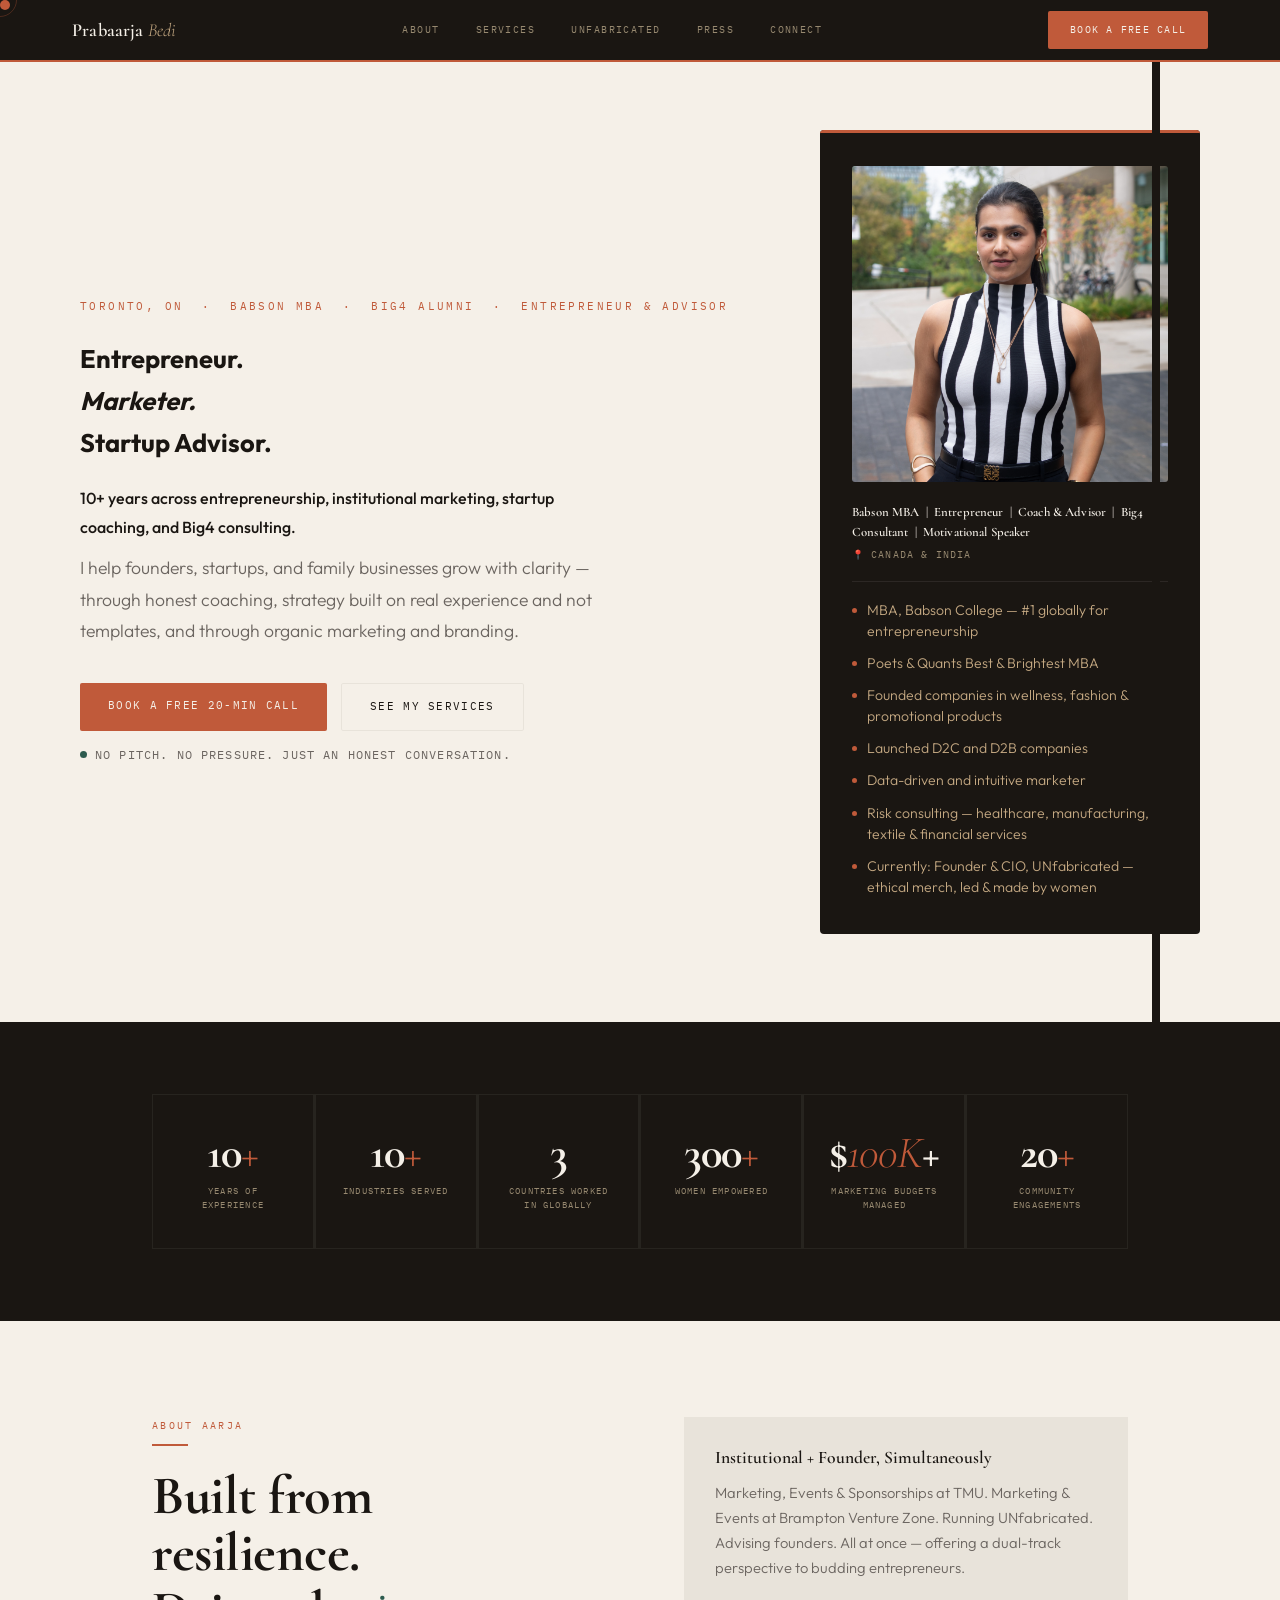
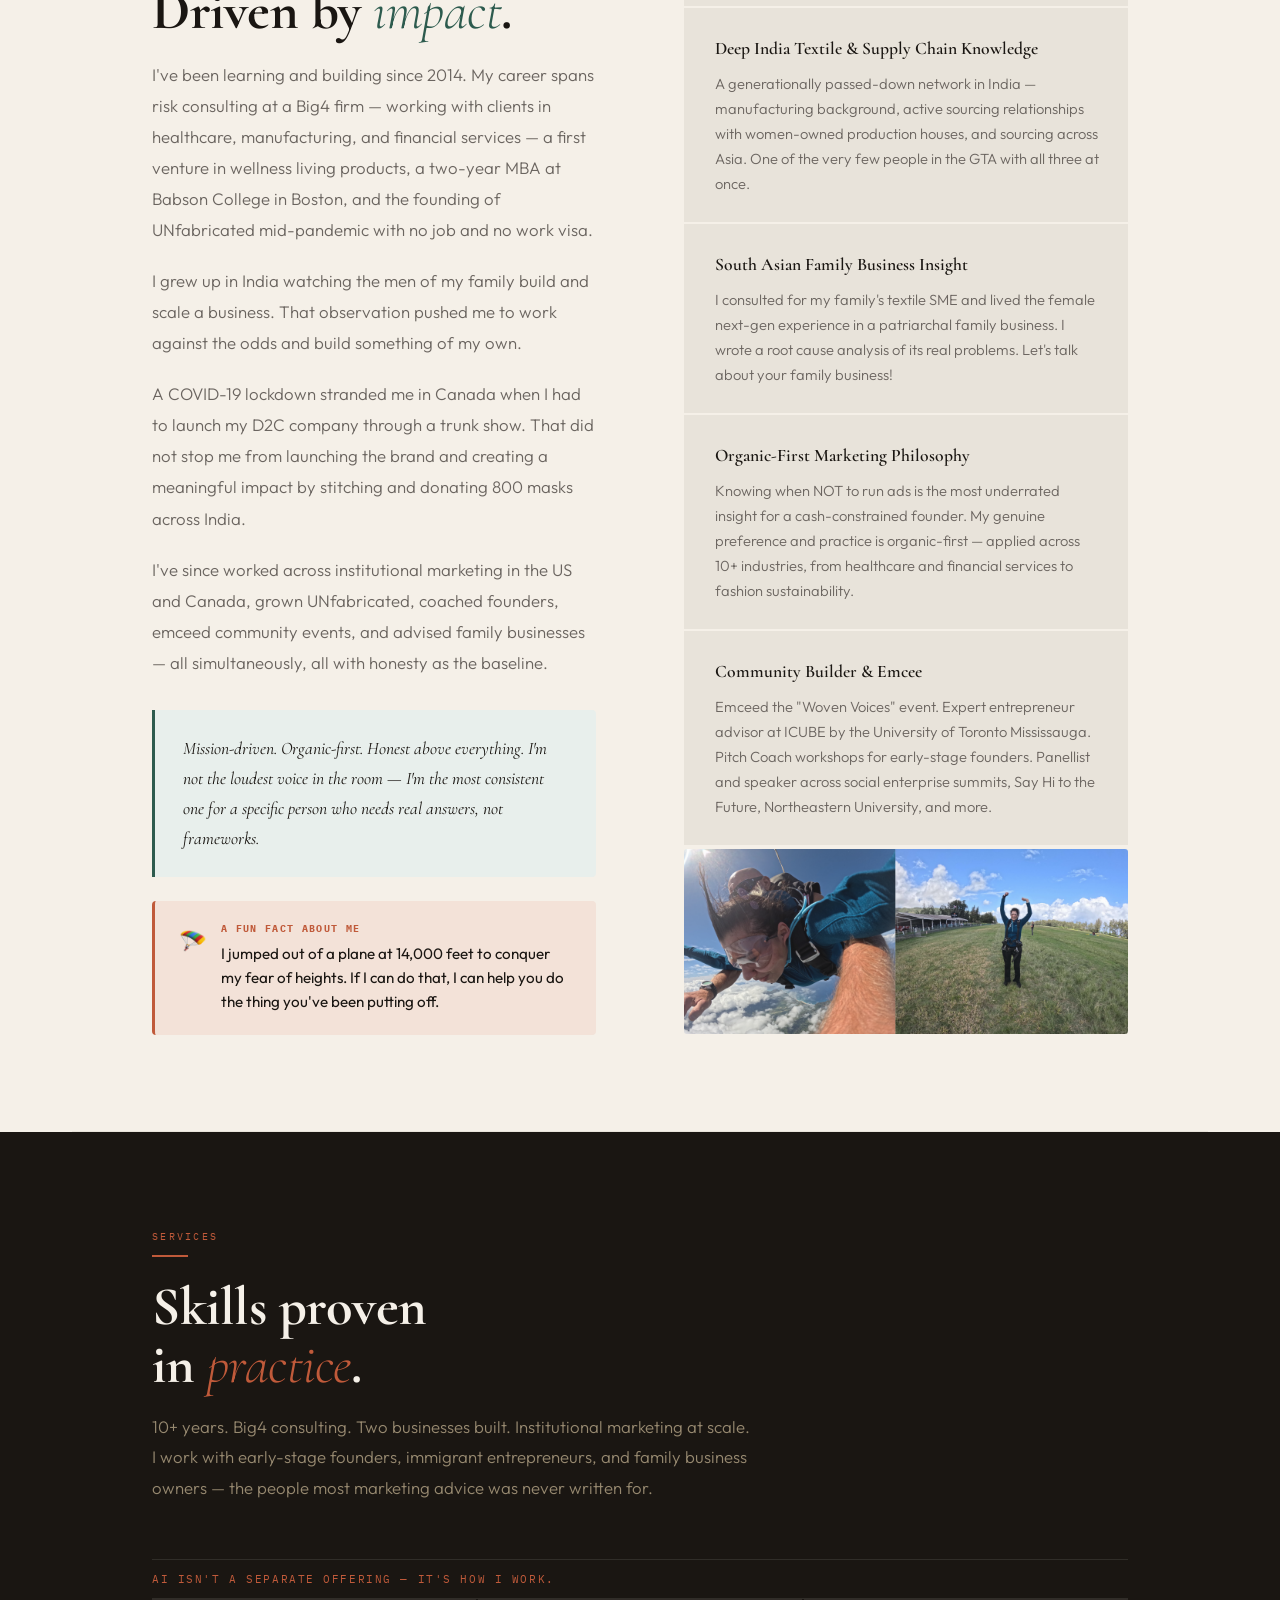
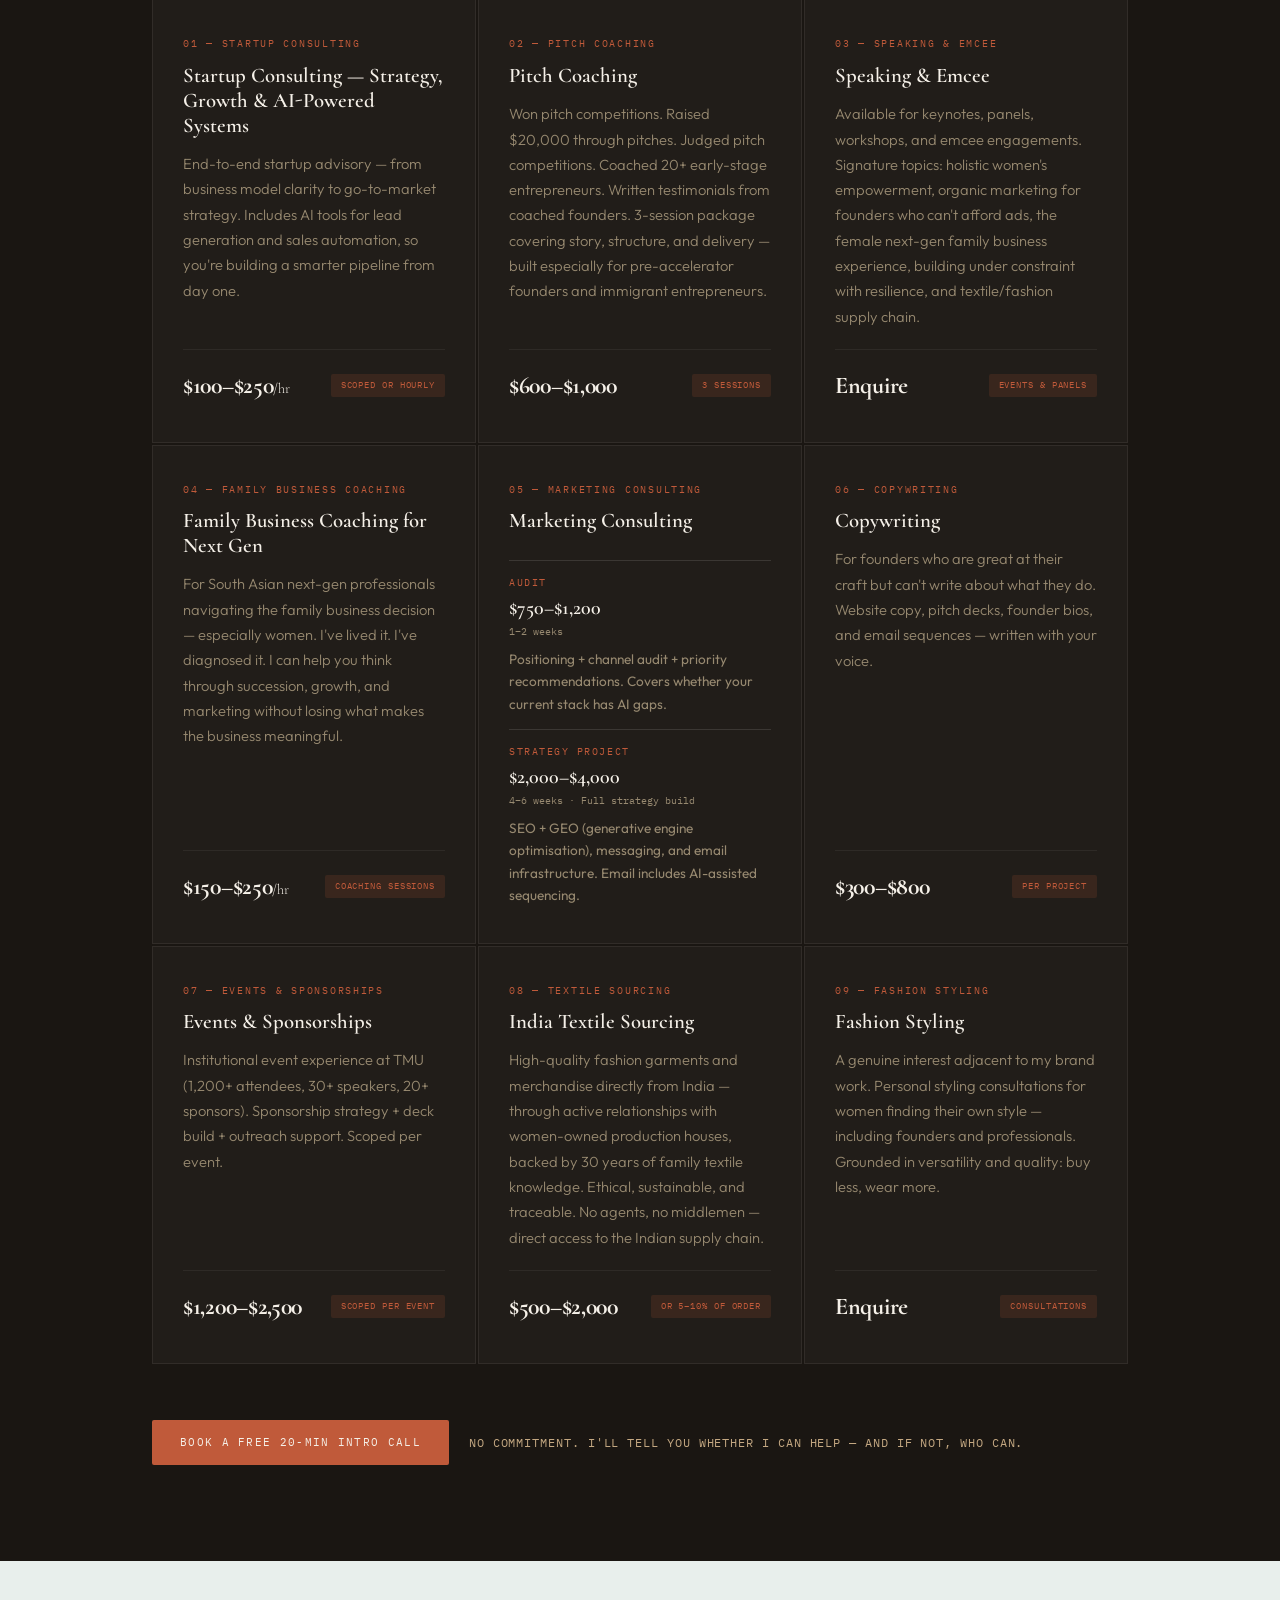
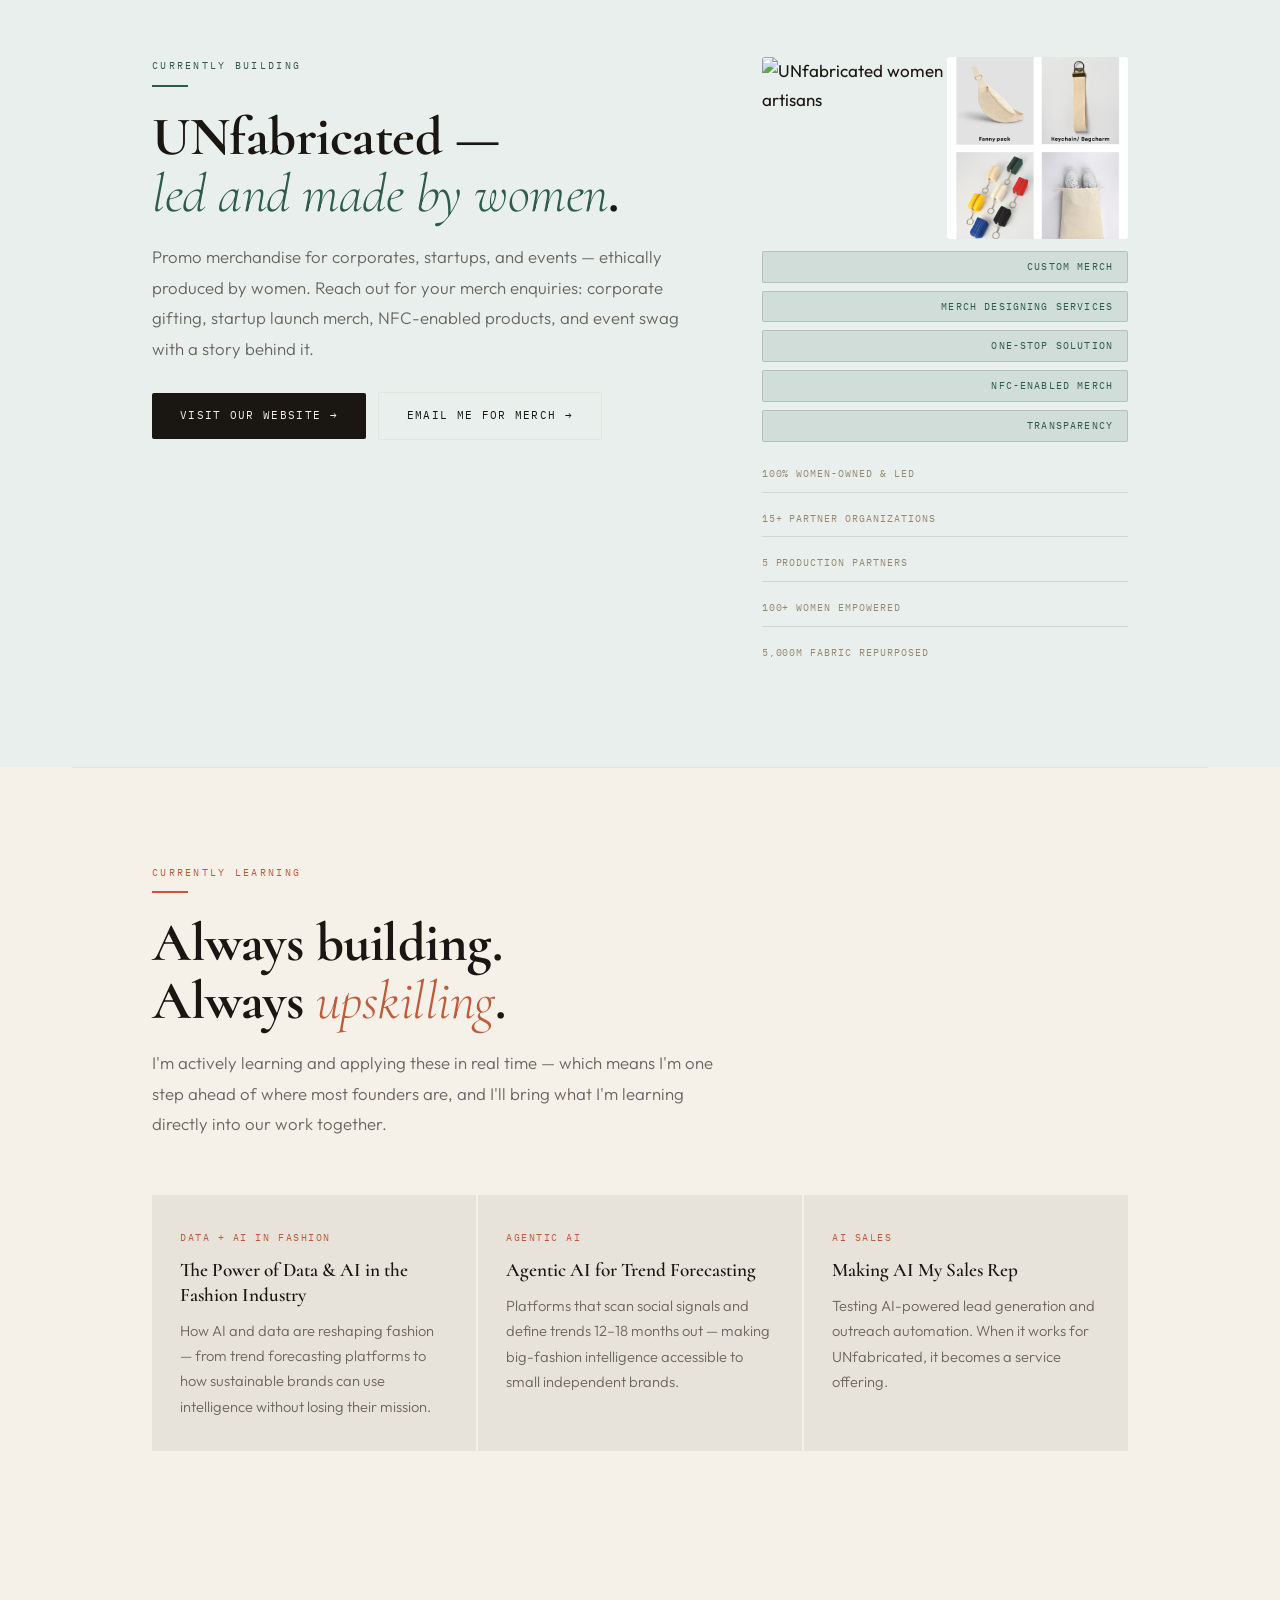
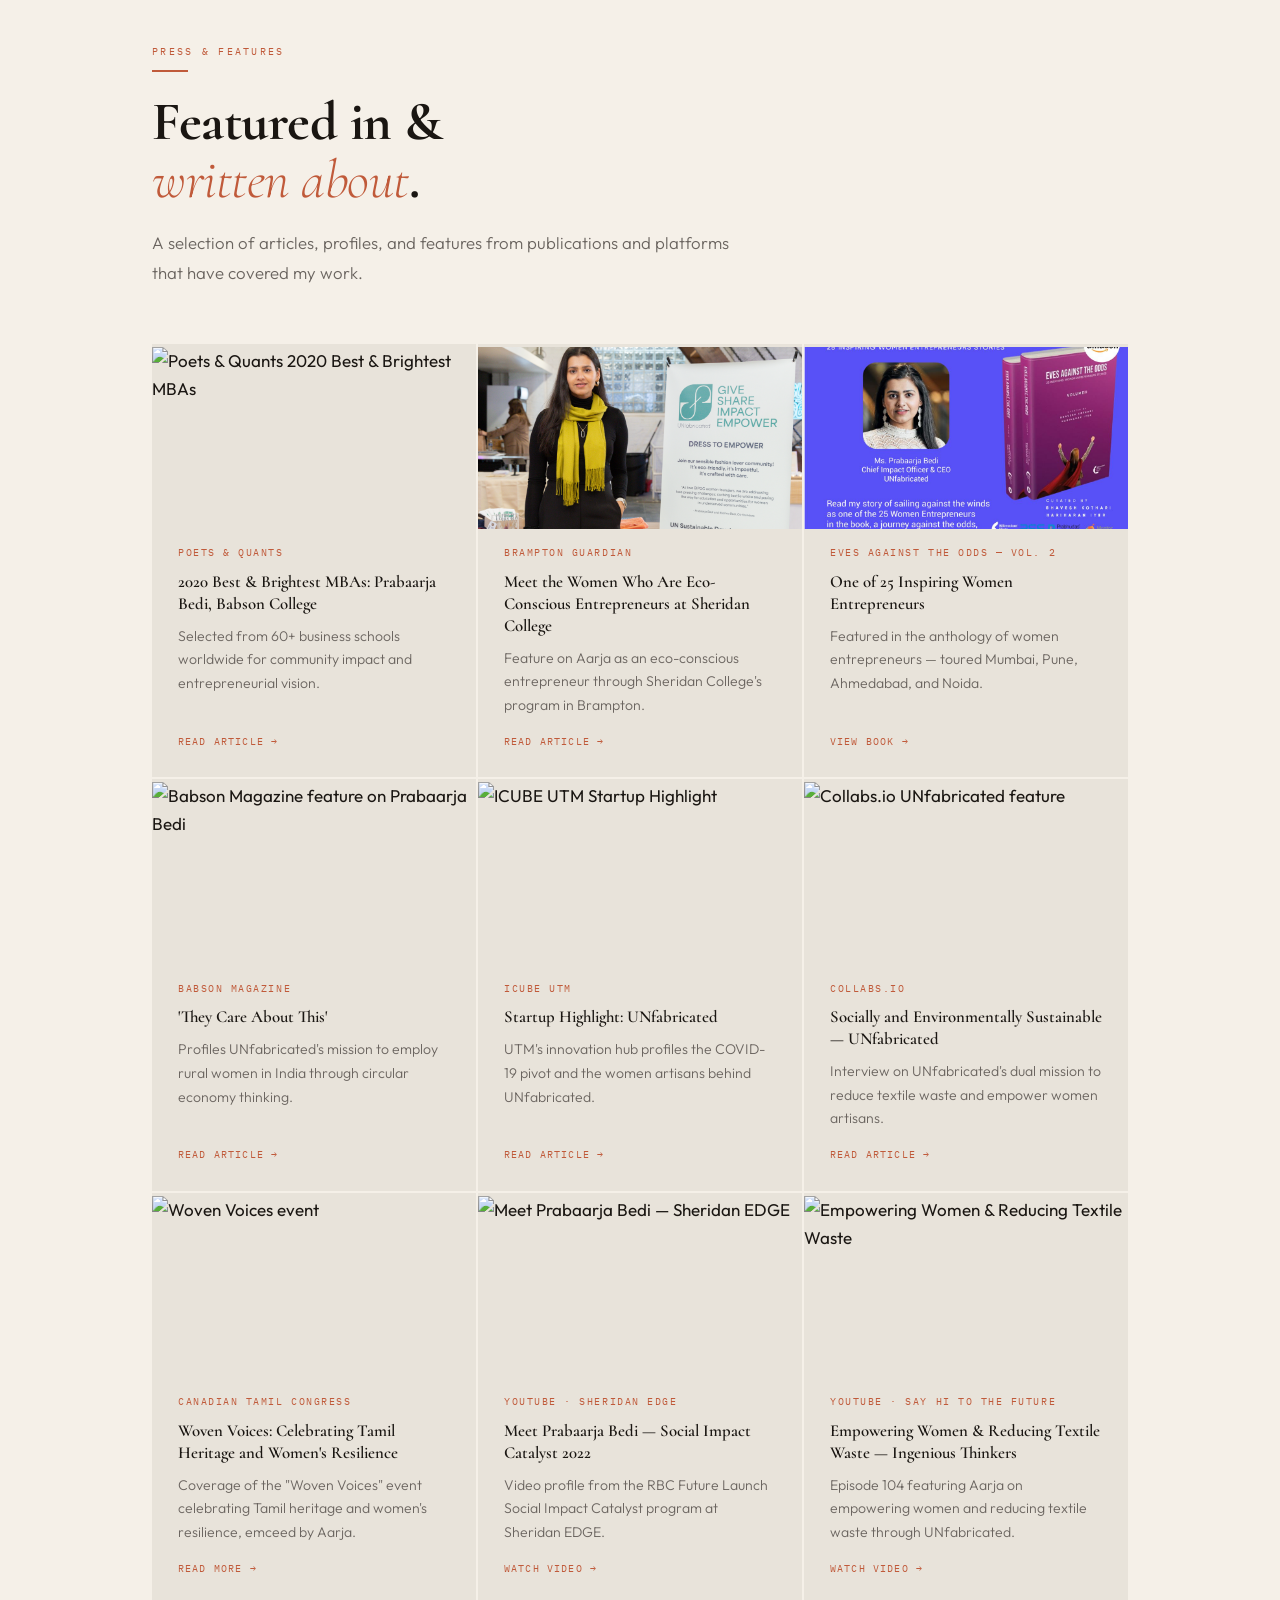
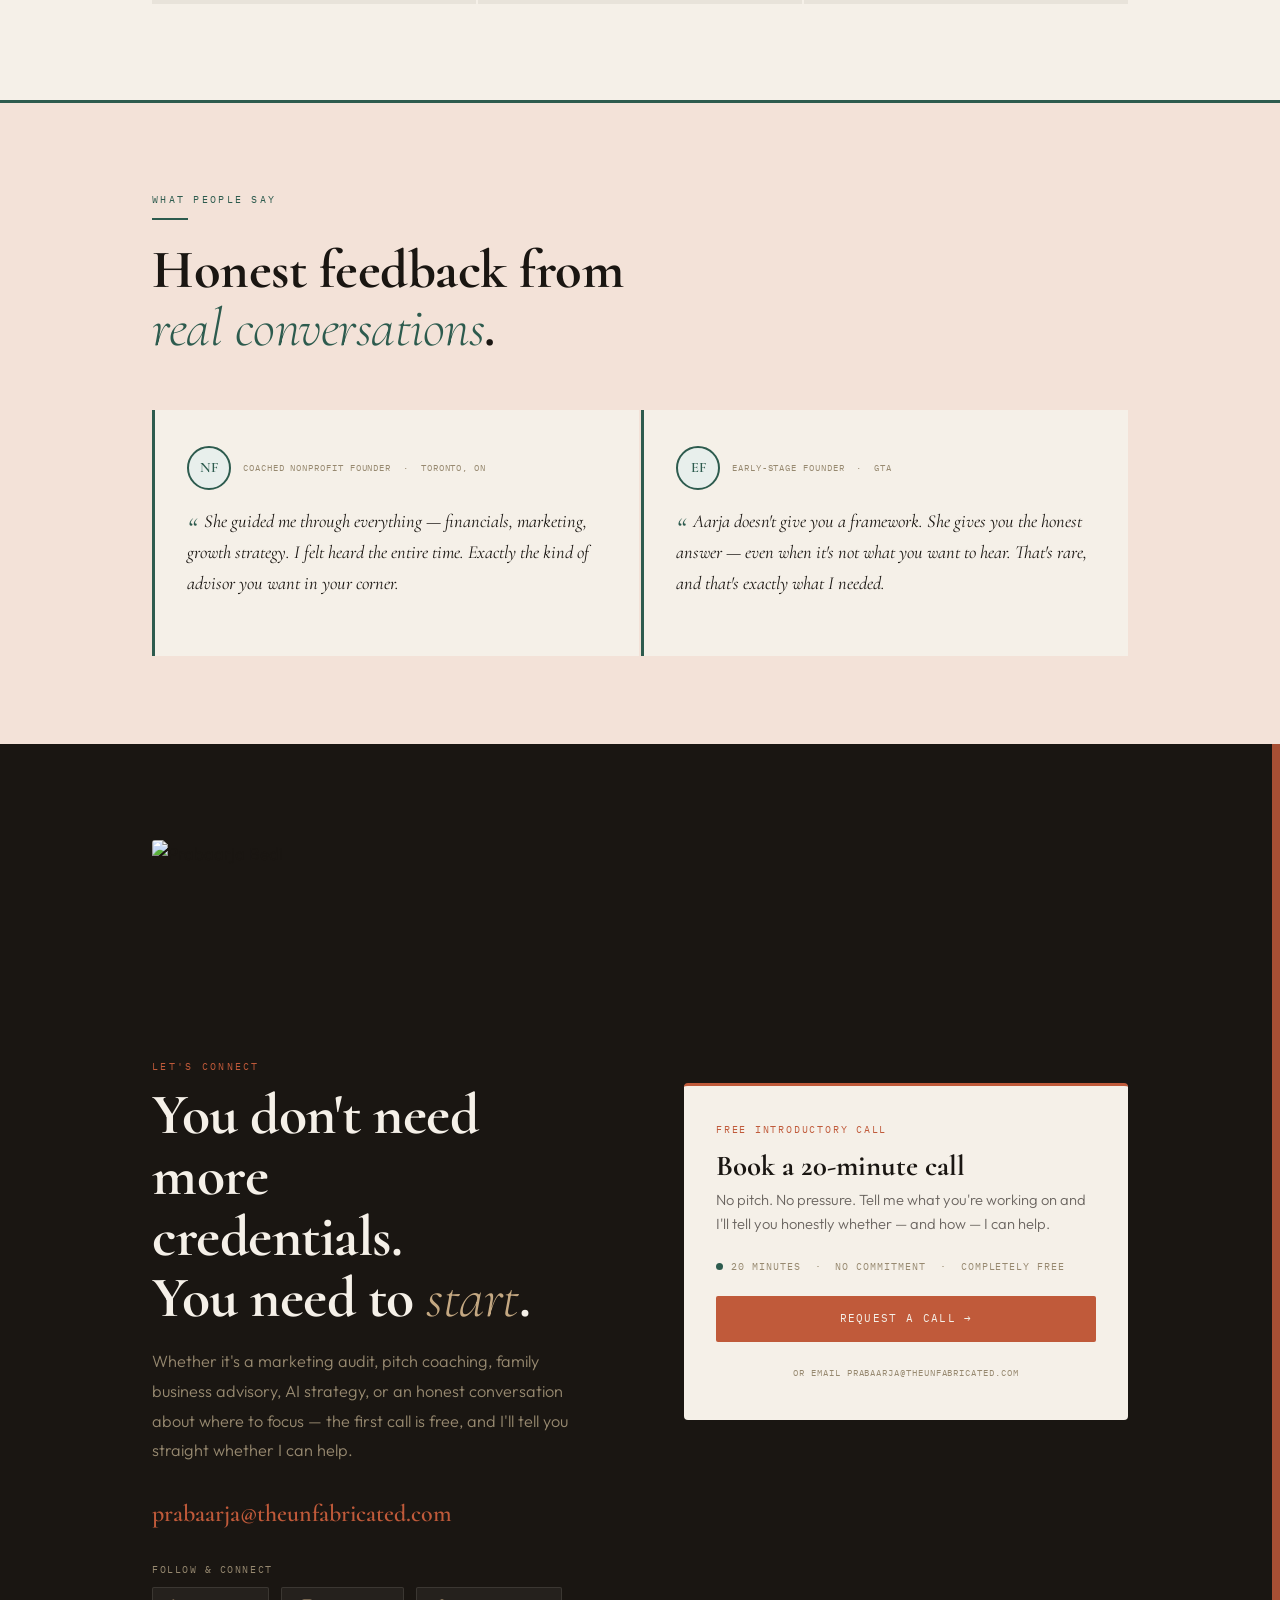
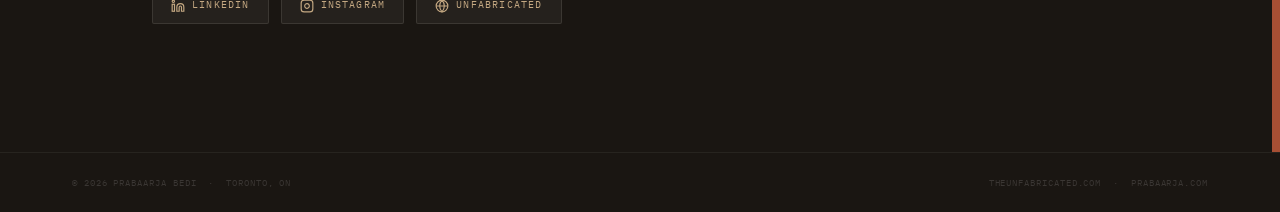
==== commit 7e0701f0: "Update index.html" ====
--- a/index.html
+++ b/index.html
@@ -948,7 +948,7 @@
           a smarter pipeline from day one.
         </div>
         <div class="sc-footer">
-          <span class="sc-price">$150–$300<span style="font-size:0.9rem;font-weight:300">/hr</span></span>
+          <span class="sc-price">$100–$250<span style="font-size:0.9rem;font-weight:300">/hr</span></span>
           <span class="sc-badge">Scoped or hourly</span>
         </div>
       </div>
@@ -1074,7 +1074,7 @@
     </div>
 
     <div class="services-cta">
-      <a href="#contact" class="btn-terra">Book a free 20-min intro call</a>
+      <a href="https://calendly.com/prabaarjabedi/20min-discovery-call" class="btn-terra">Book a free 20-min intro call</a>
       <span class="services-cta-note" style="text-transform:uppercase;letter-spacing:0.08em;">No commitment. I'll tell you whether I can help — and if not, who can.</span>
     </div>
   </div>
@@ -1354,7 +1354,7 @@
           <div class="duration-dot"></div>
           20 minutes &nbsp;·&nbsp; No commitment &nbsp;·&nbsp; Completely free
         </div>
-        <a href="mailto:prabaarja@theunfabricated.com?subject=Intro call request" class="btn-terra" style="width:100%;text-align:center;display:block;">
+        <a href="https://calendly.com/prabaarjabedi/20min-discovery-call" class="btn-terra" style="width:100%;text-align:center;display:block;">
           Request a call →
         </a>
         <div style="margin-top:14px;text-align:center;">
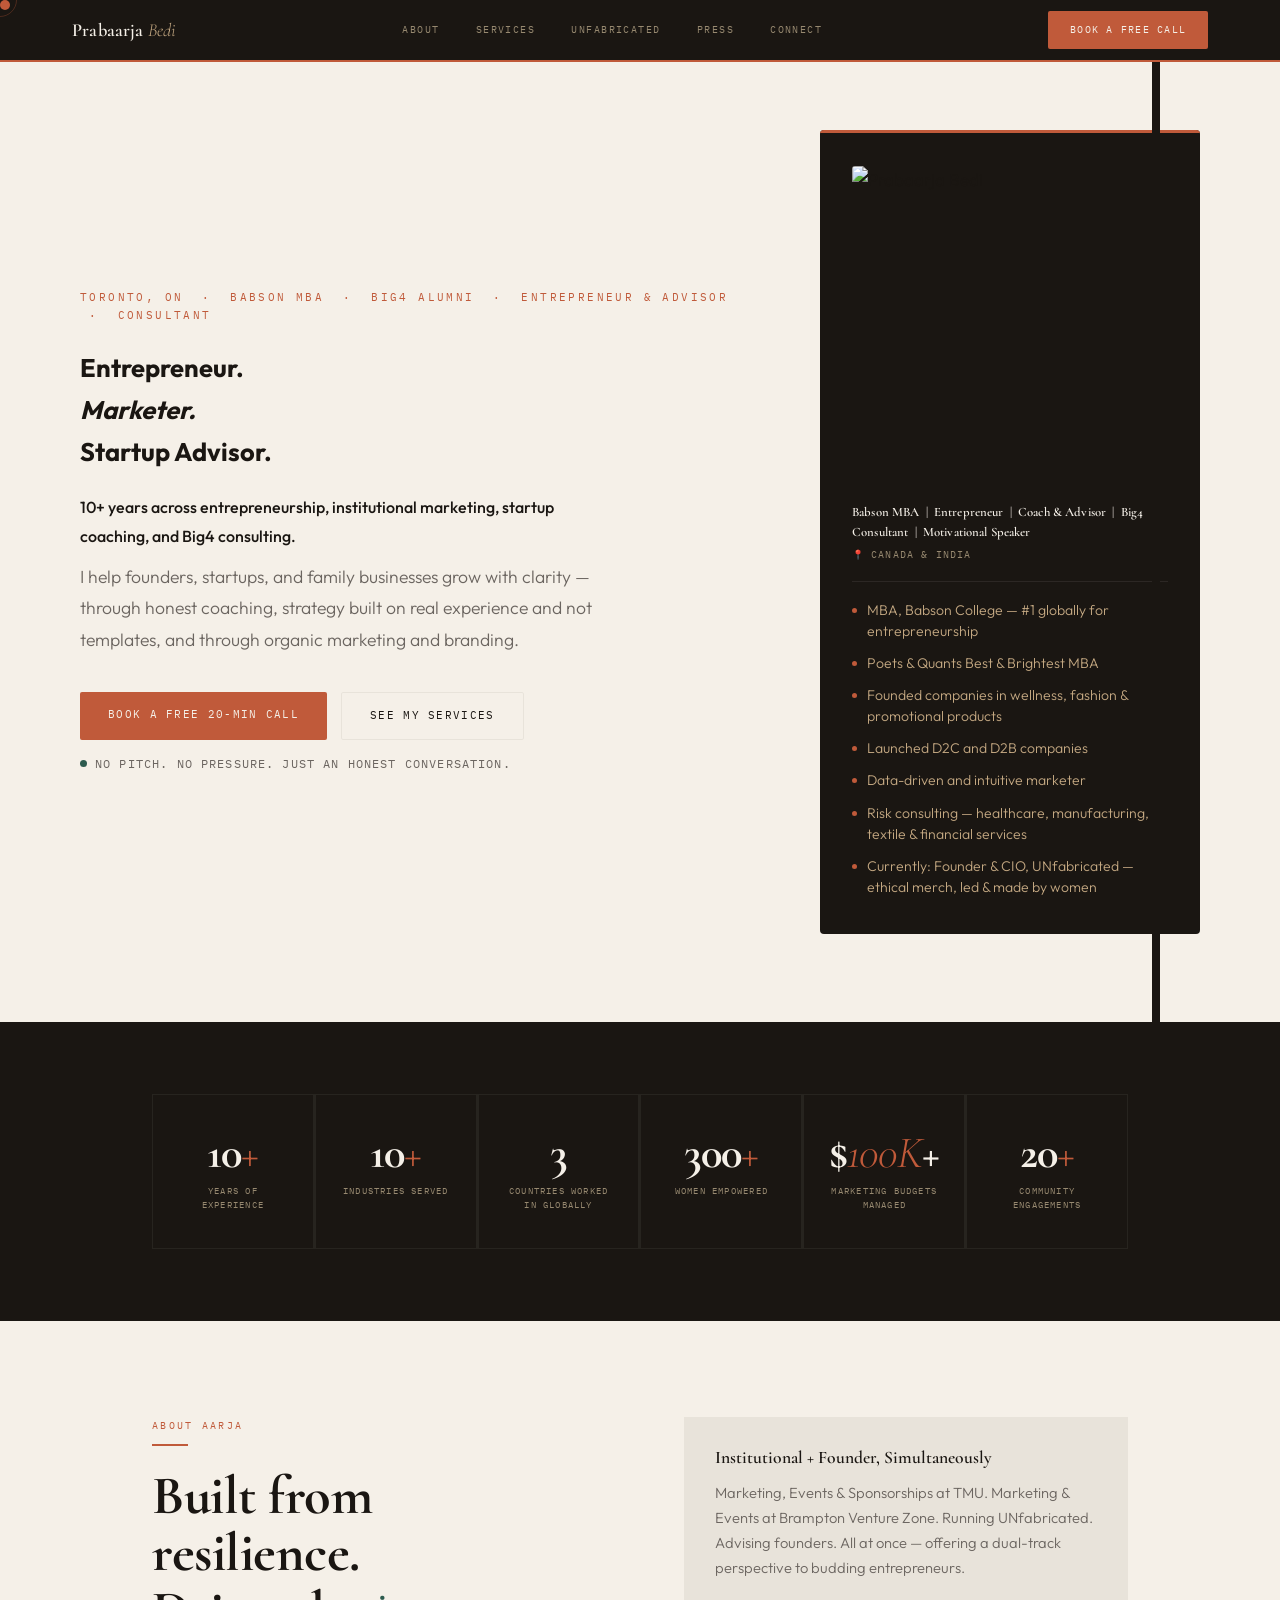
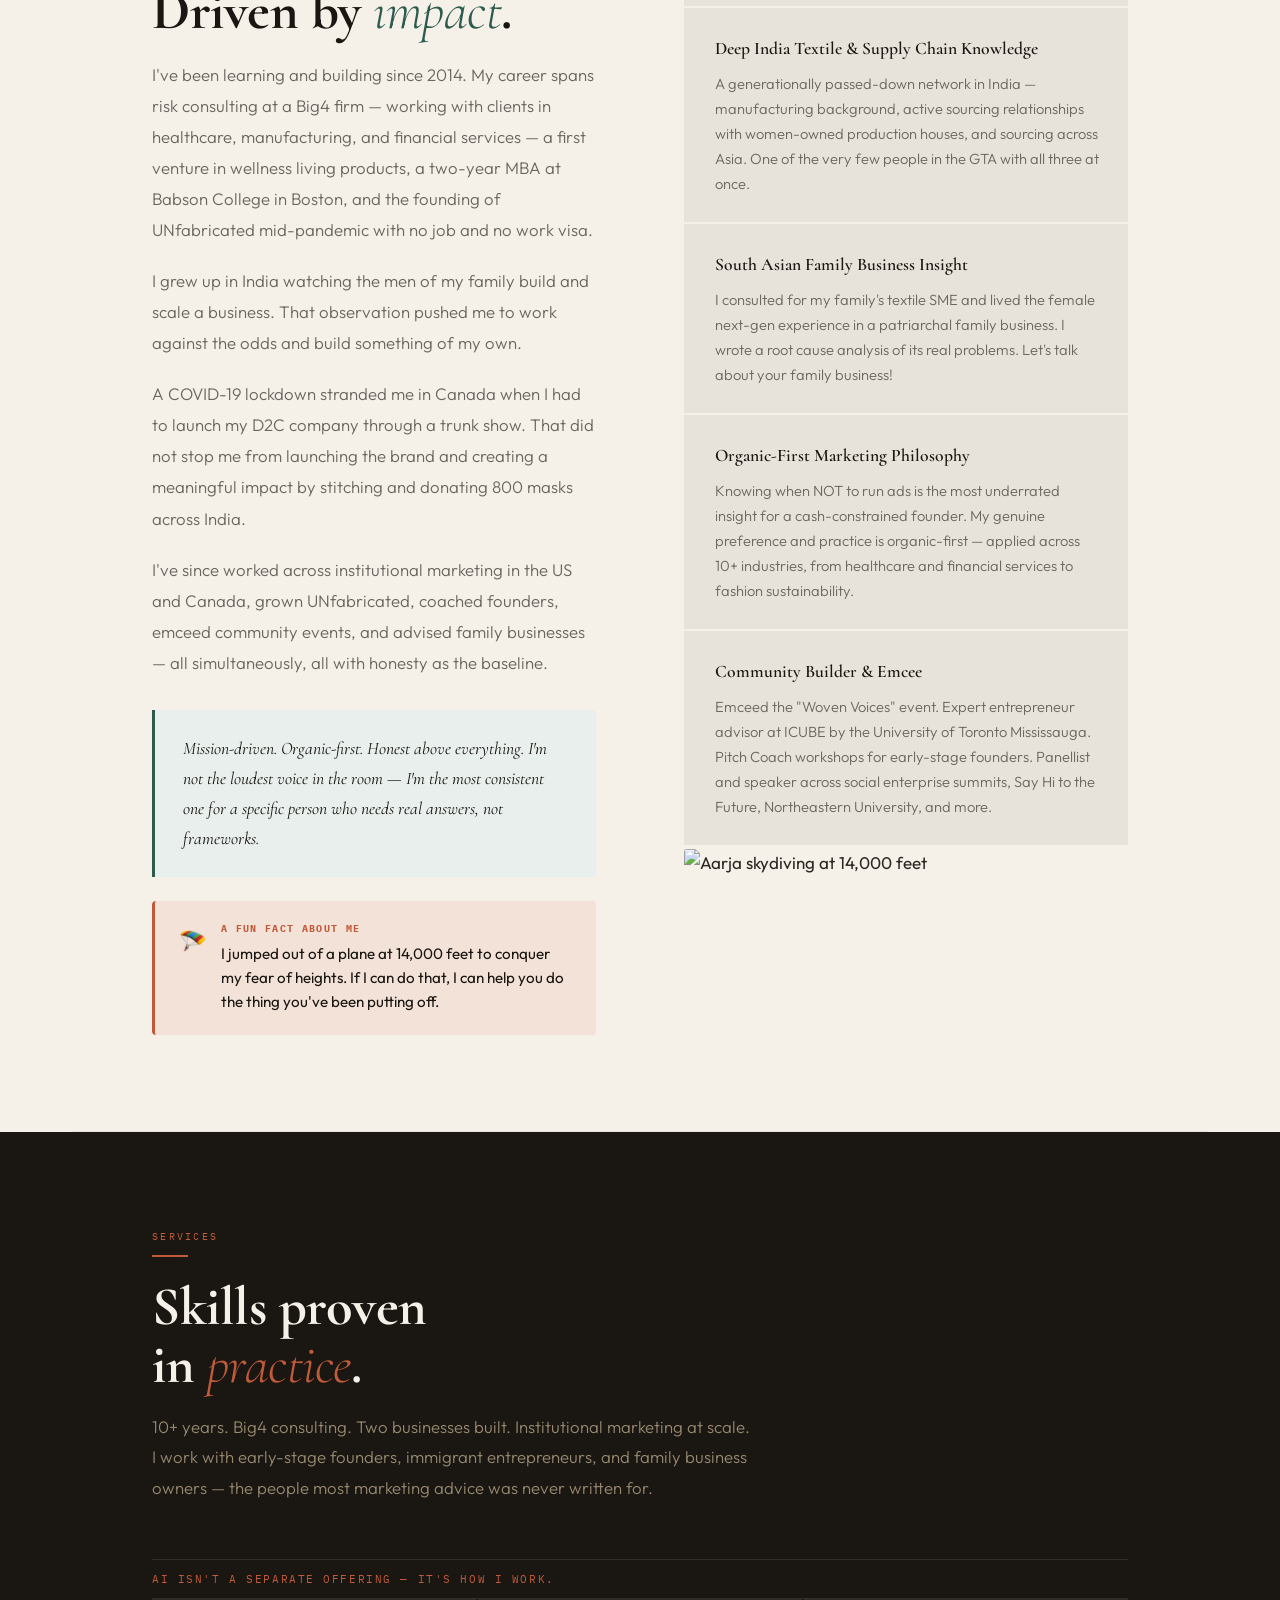
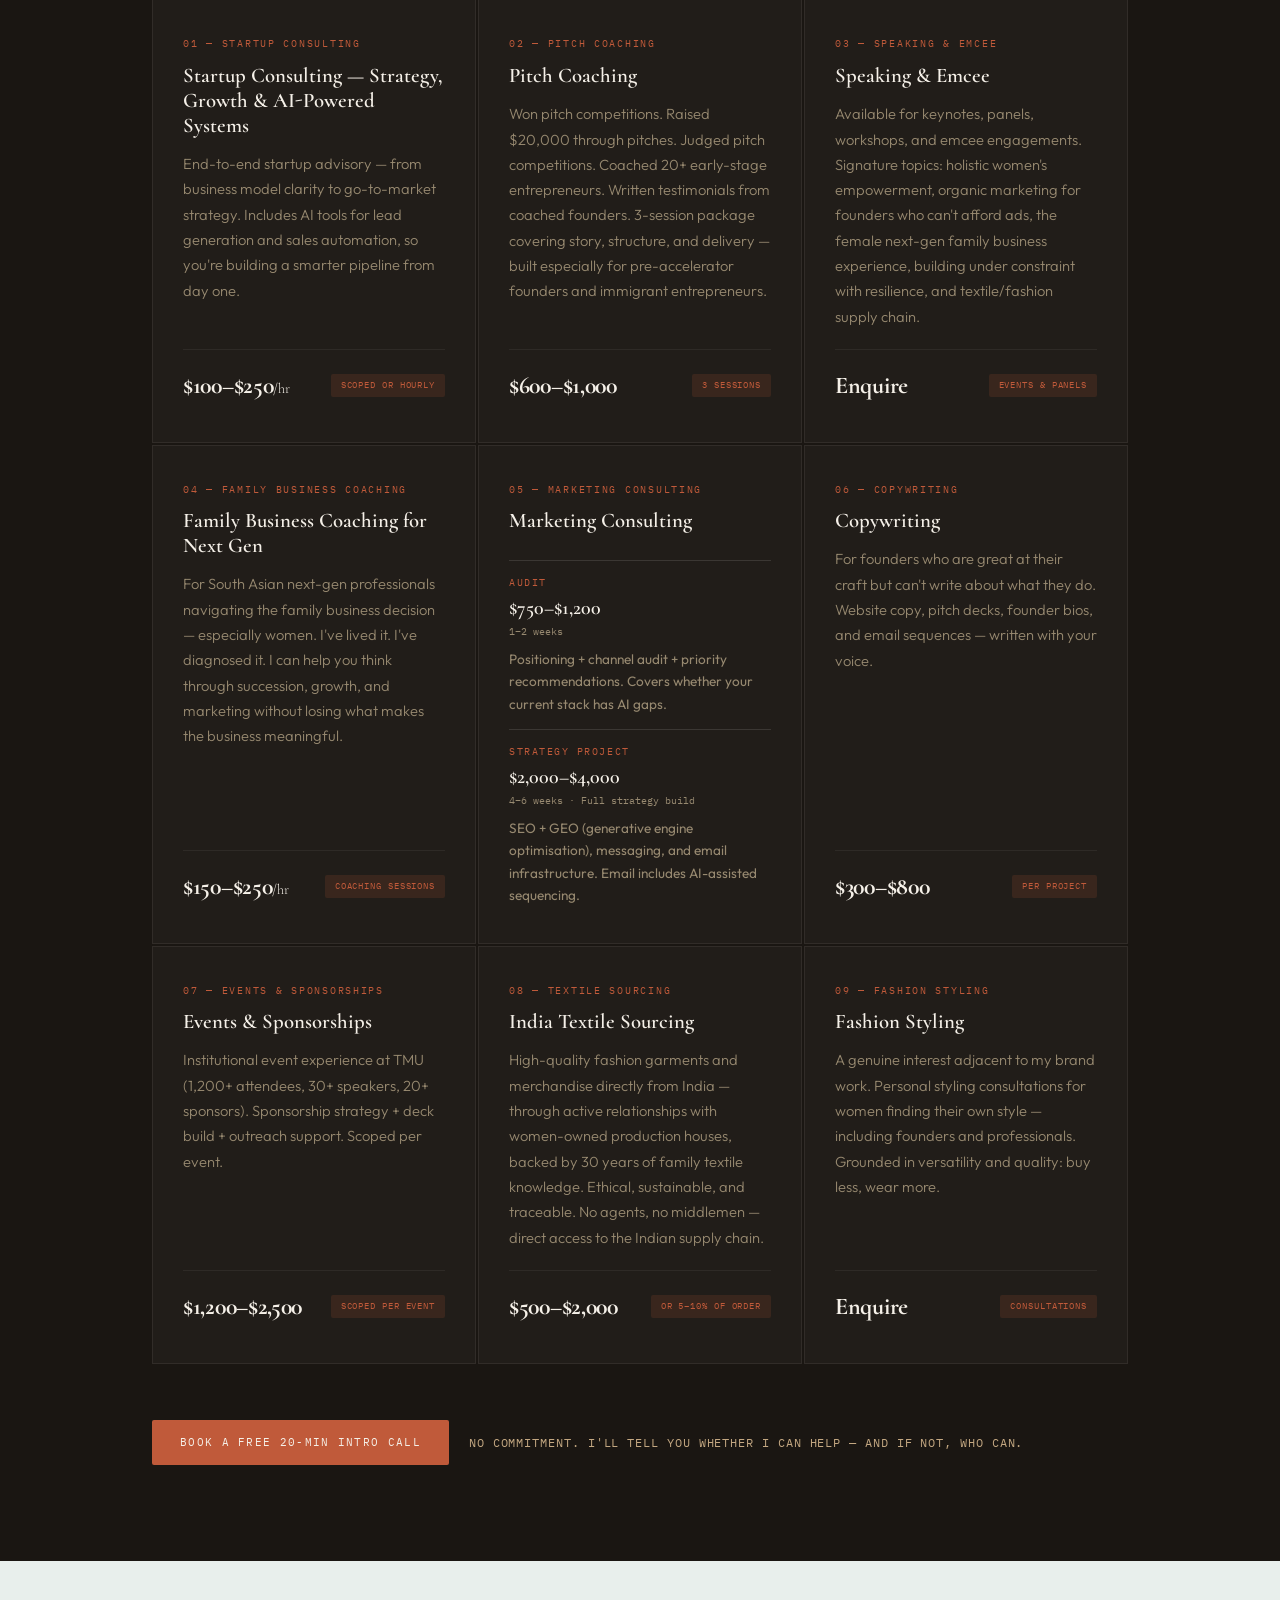
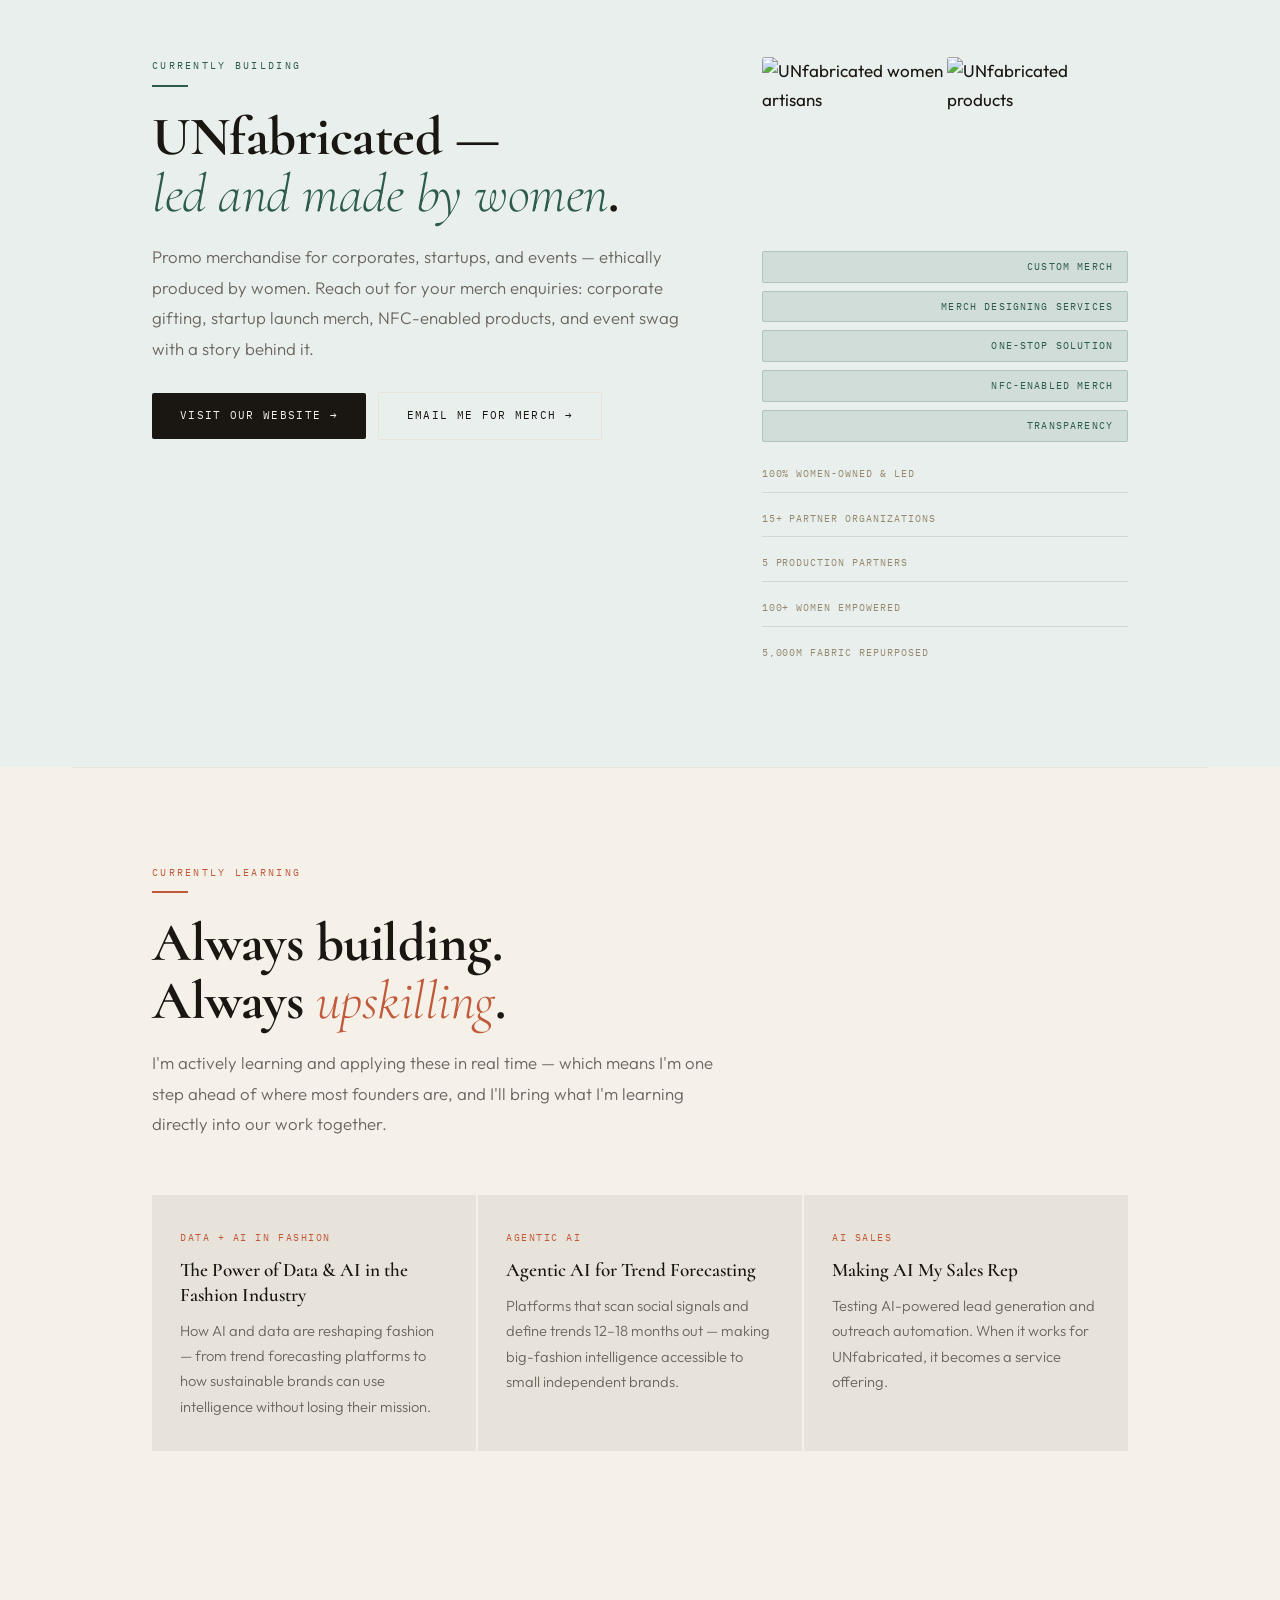
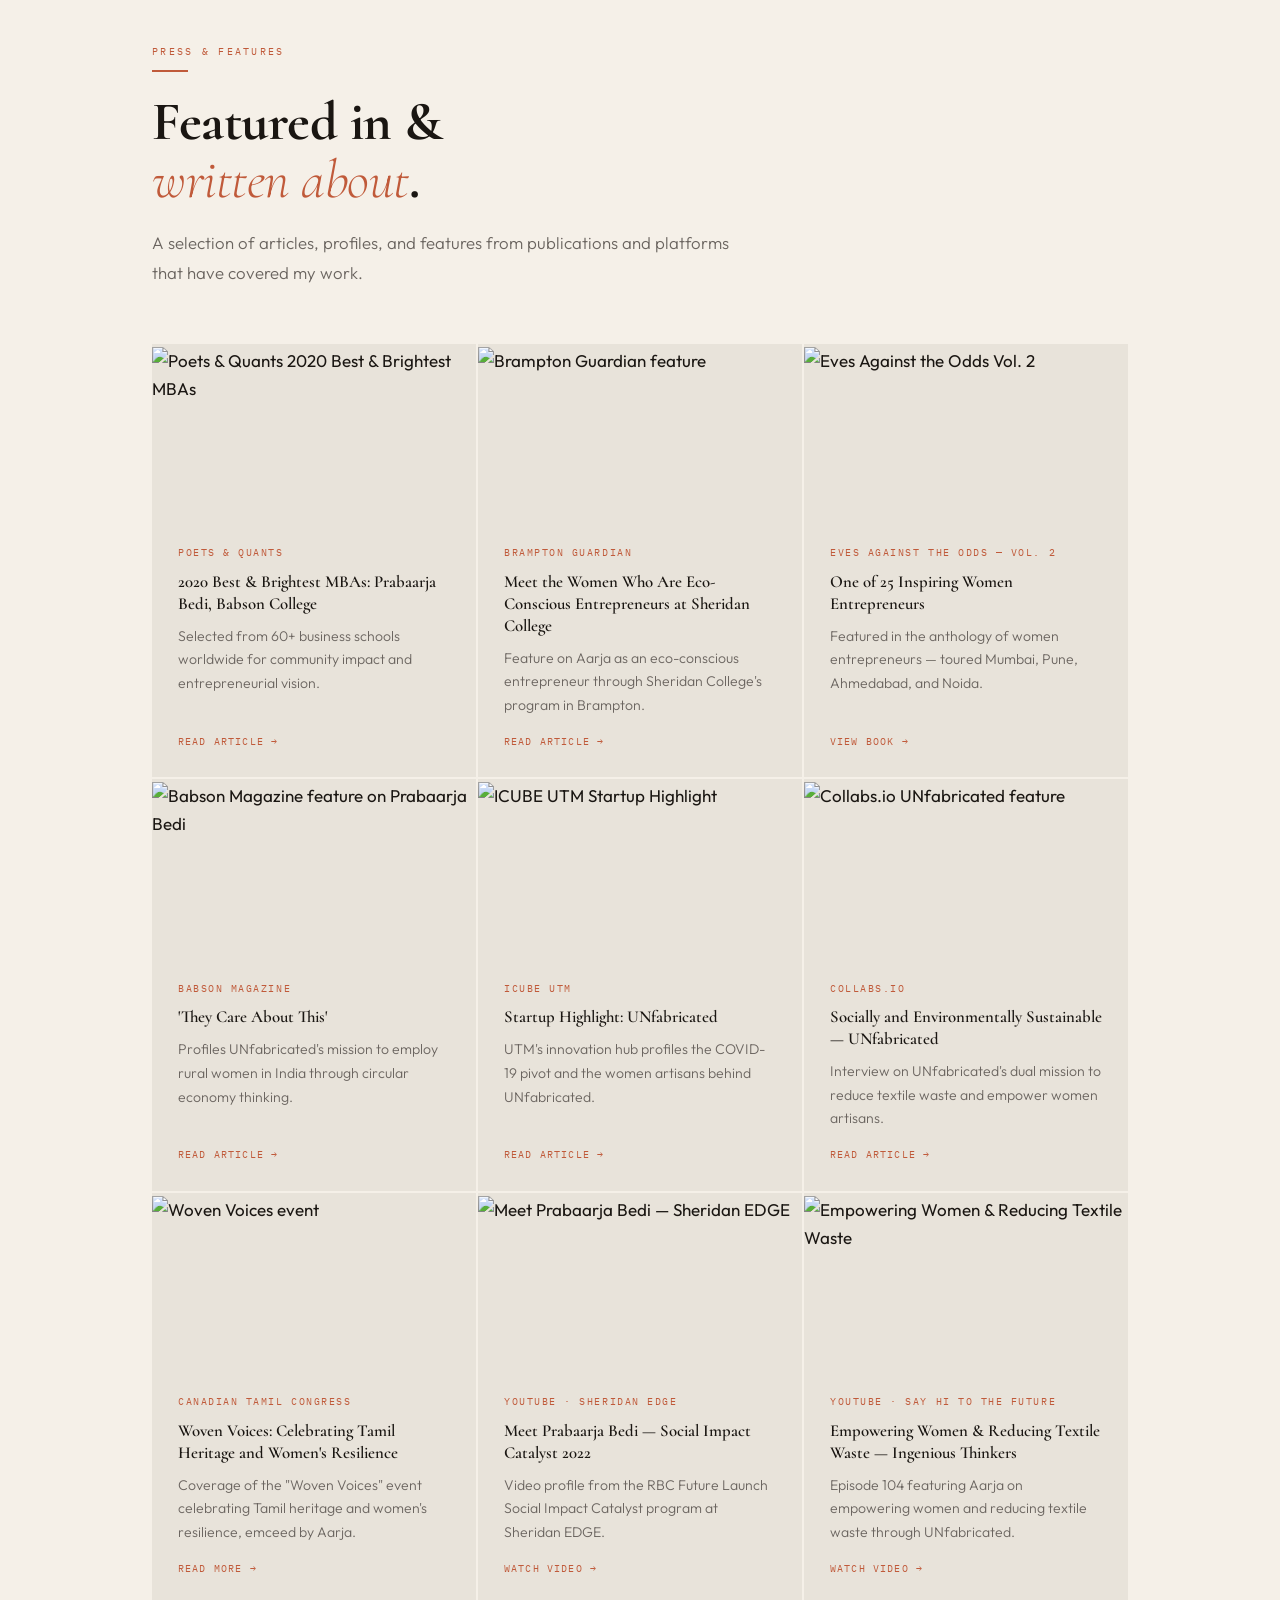
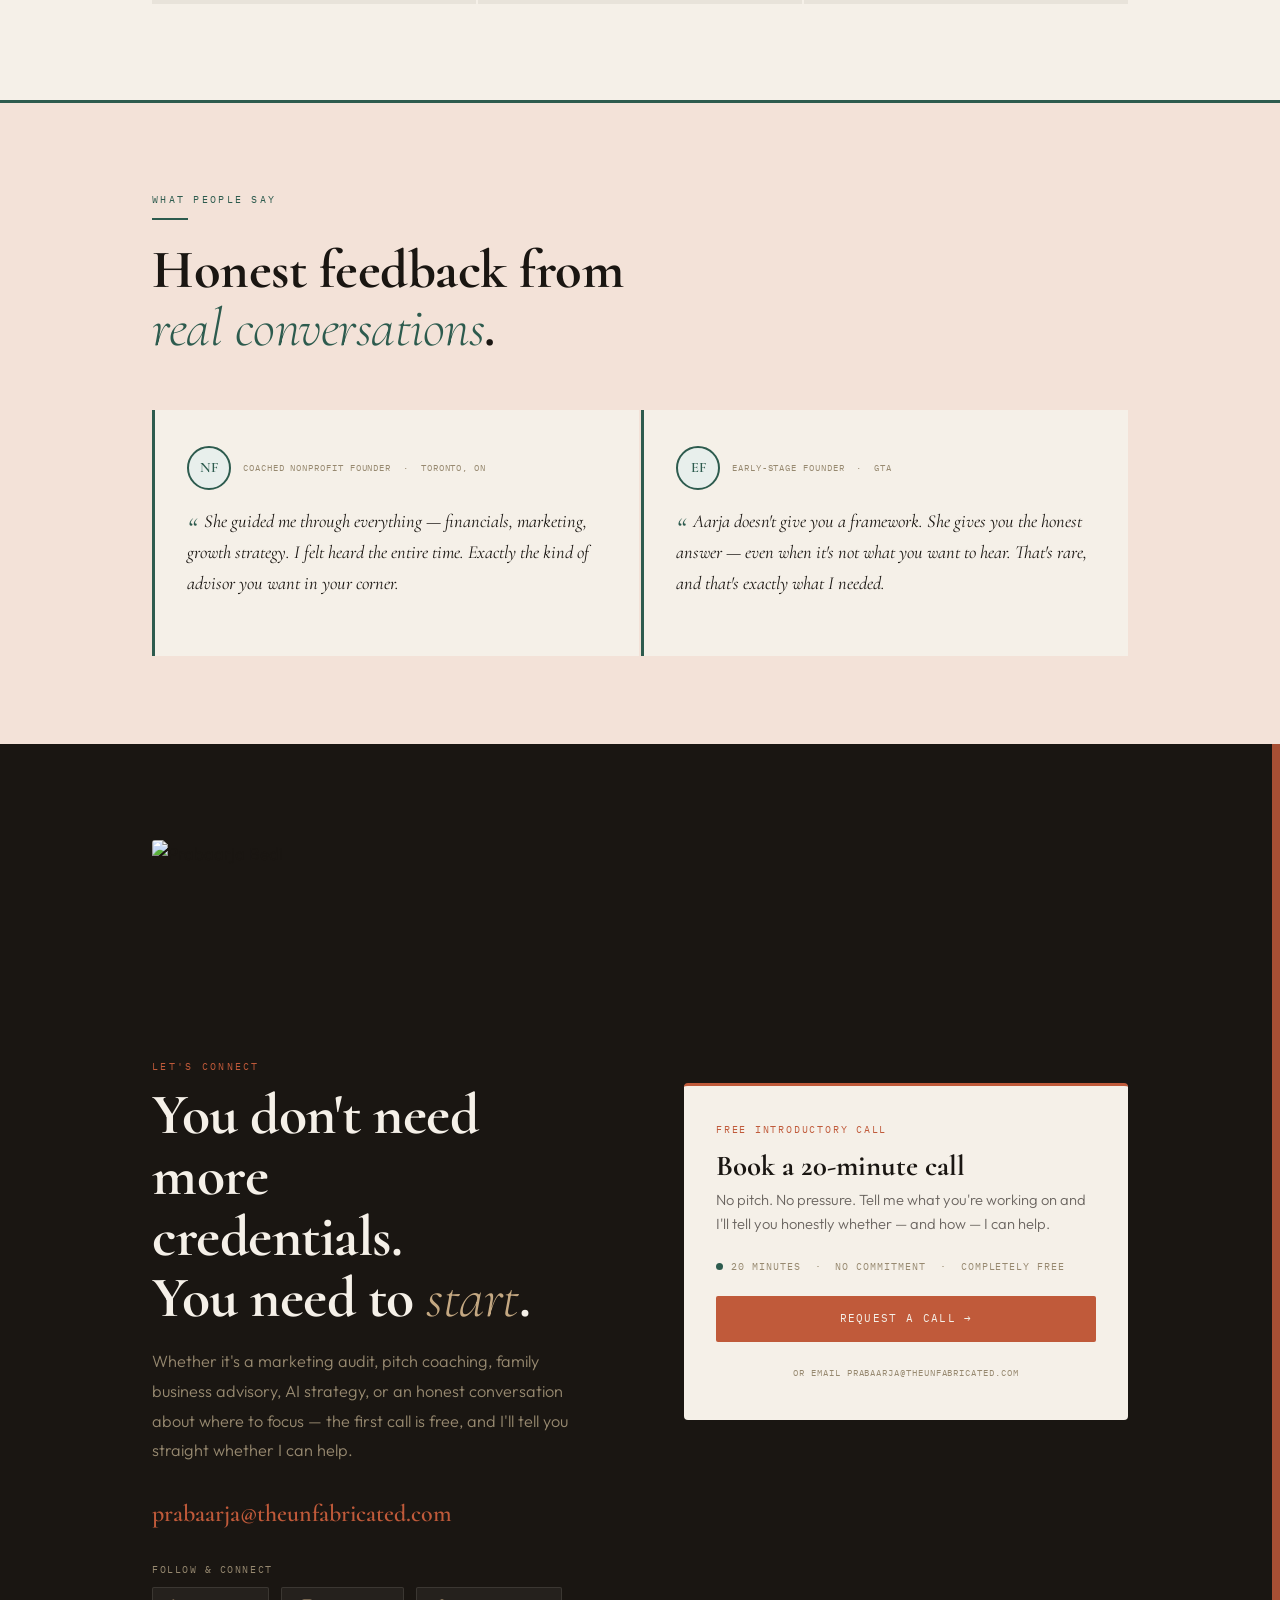
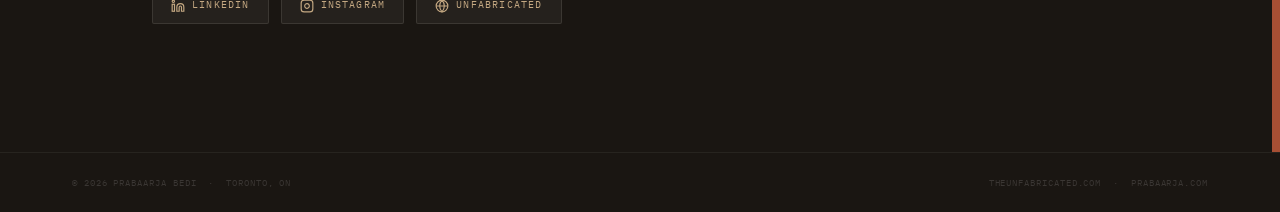
==== commit 2ef0c8b6: "Add Consultant to hero eyebrow" ====
--- a/index.html
+++ b/index.html
@@ -761,7 +761,7 @@
 <section id="home">
   <div class="hero-inner">
     <div>
-      <p class="hero-eyebrow">Toronto, ON &nbsp;·&nbsp; Babson MBA &nbsp;·&nbsp; Big4 Alumni &nbsp;·&nbsp; Entrepreneur &amp; Advisor</p>
+      <p class="hero-eyebrow">Toronto, ON &nbsp;·&nbsp; Babson MBA &nbsp;·&nbsp; Big4 Alumni &nbsp;·&nbsp; Entrepreneur &amp; Advisor &nbsp;·&nbsp; Consultant</p>
       <h1>
         Entrepreneur.<br>
         <em>Marketer.</em><br>
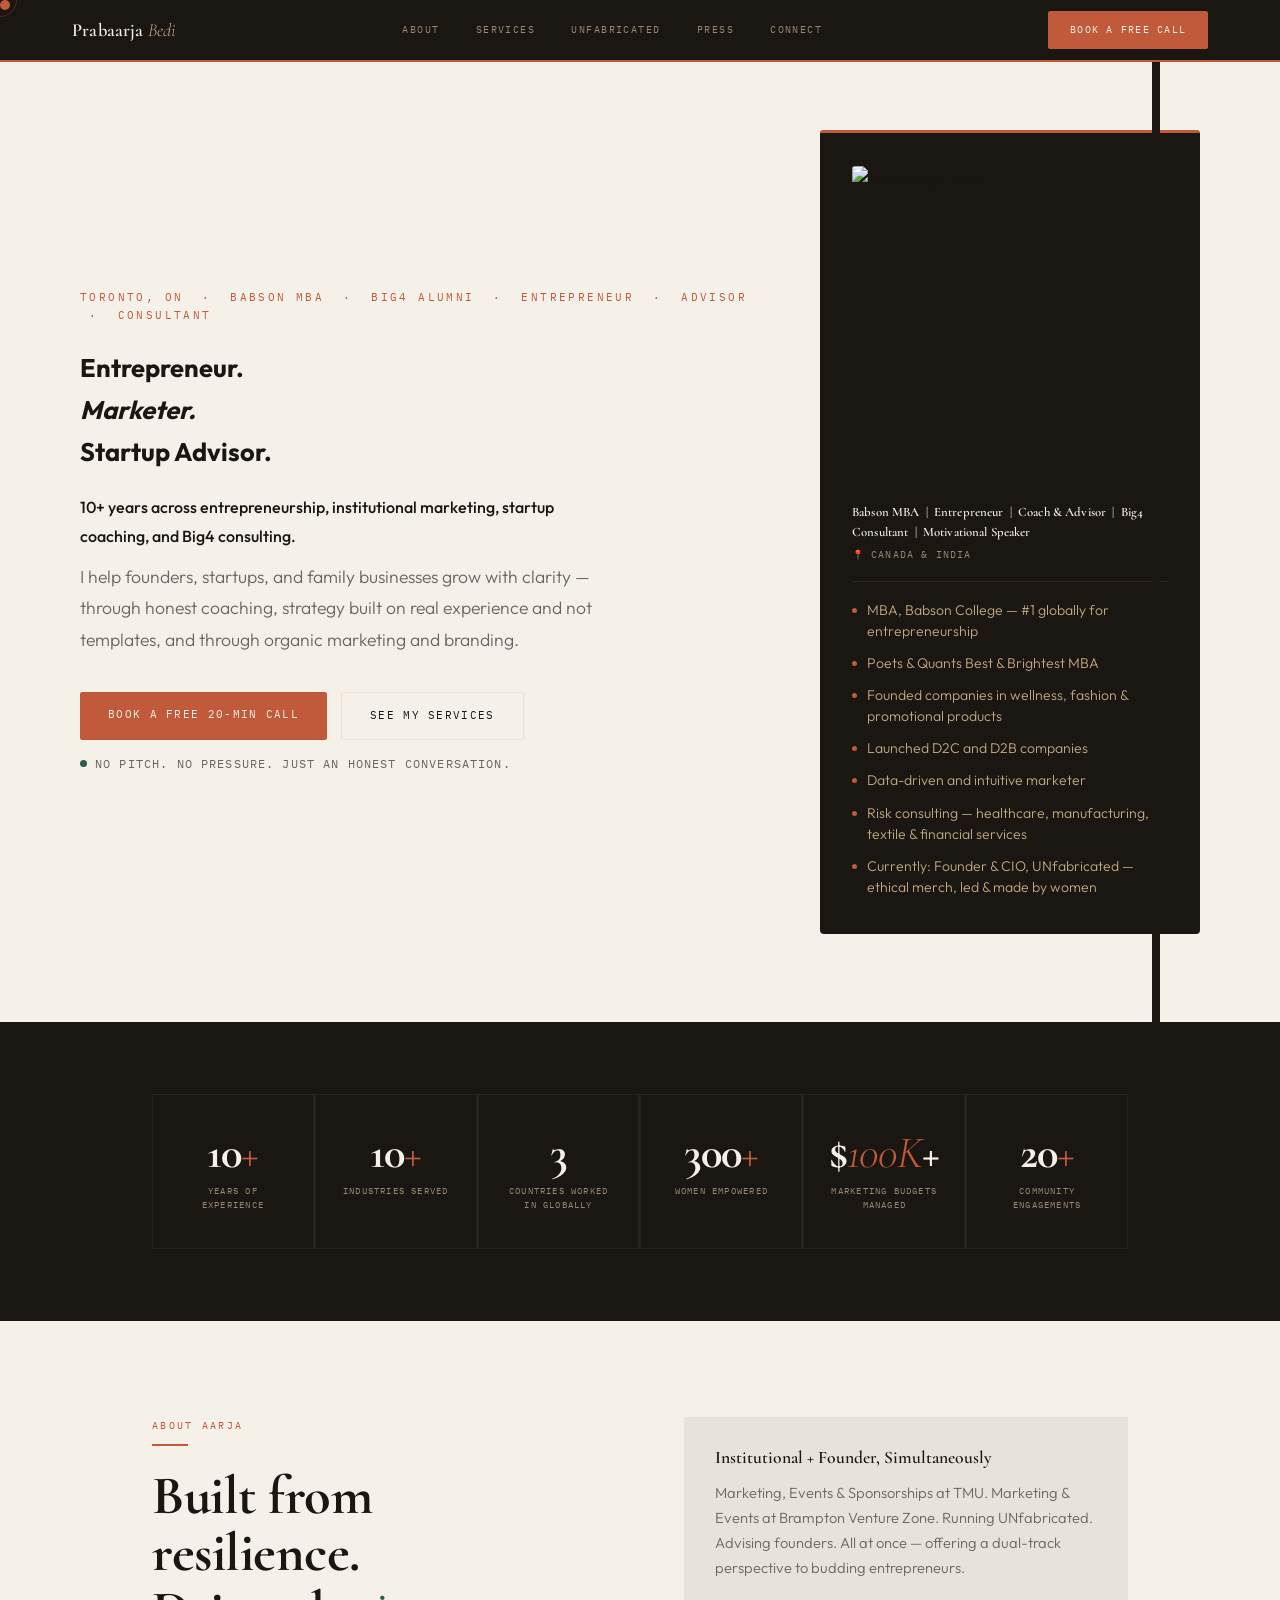
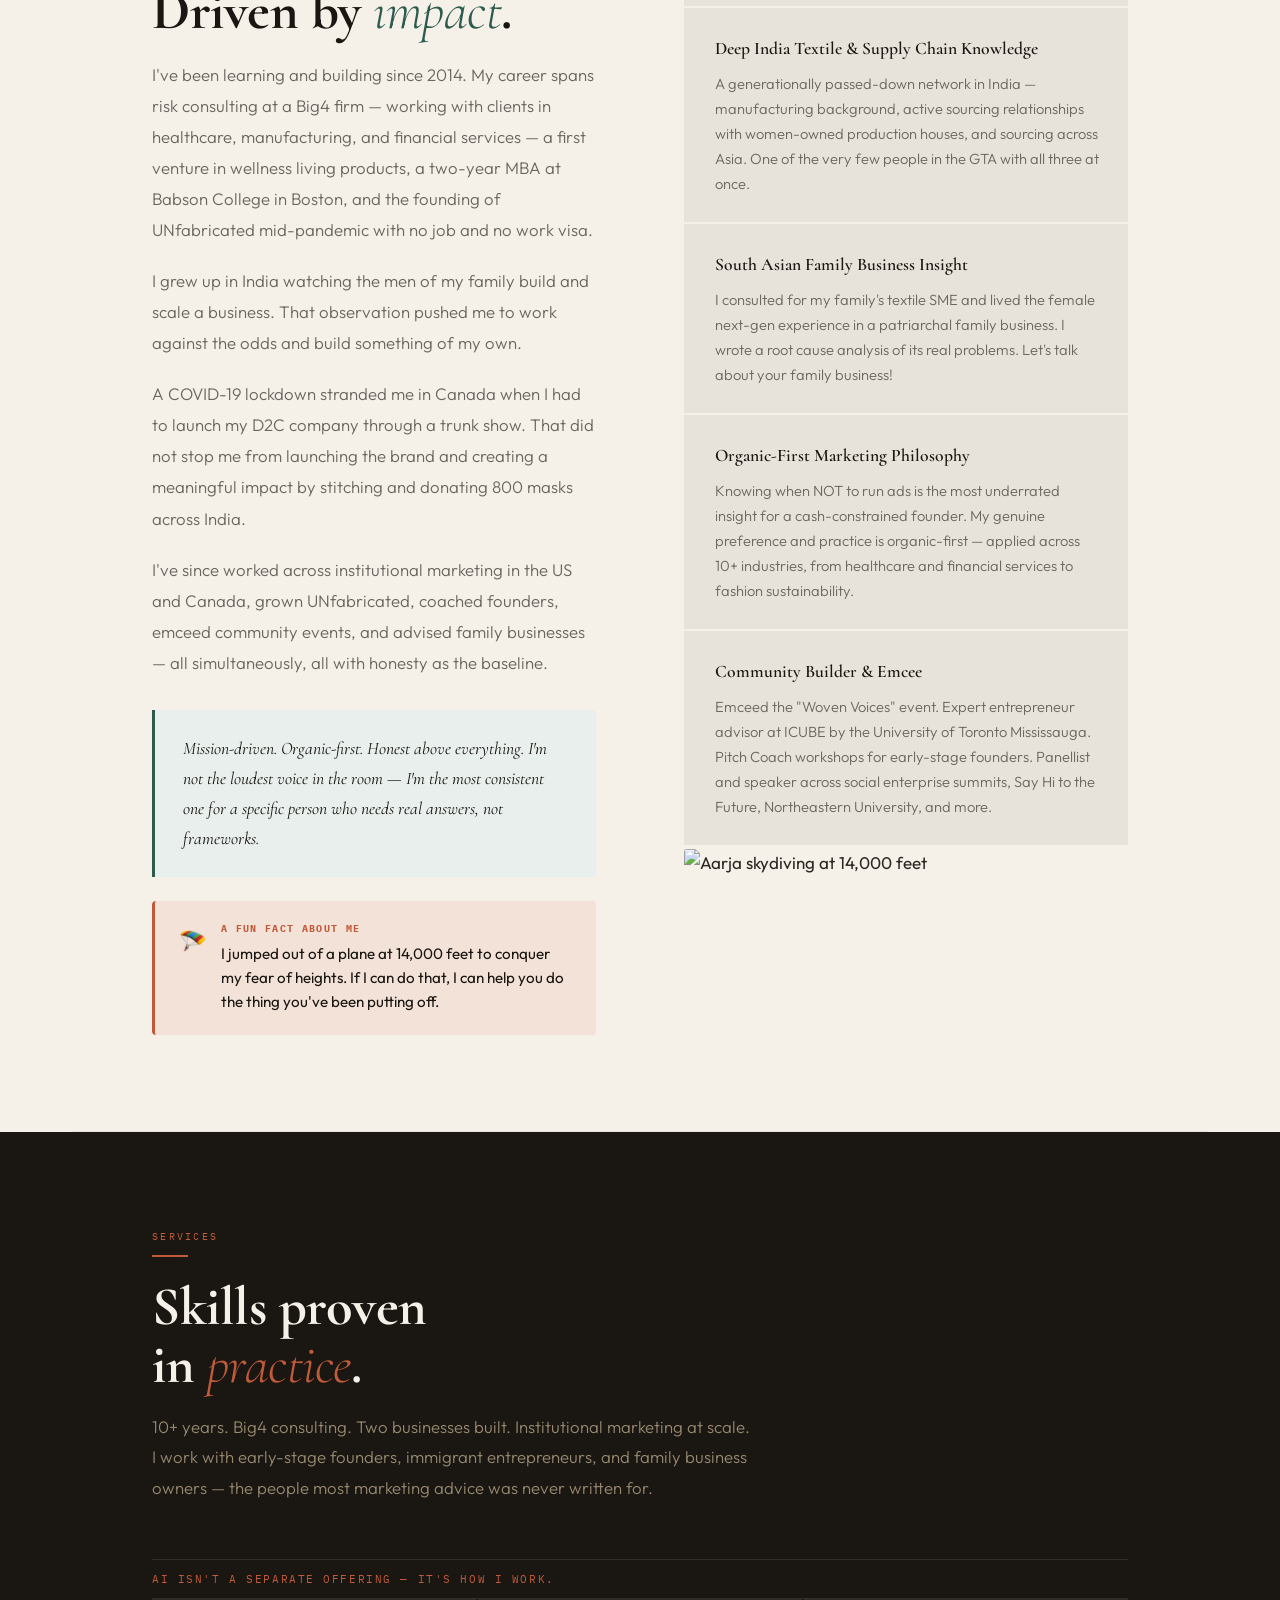
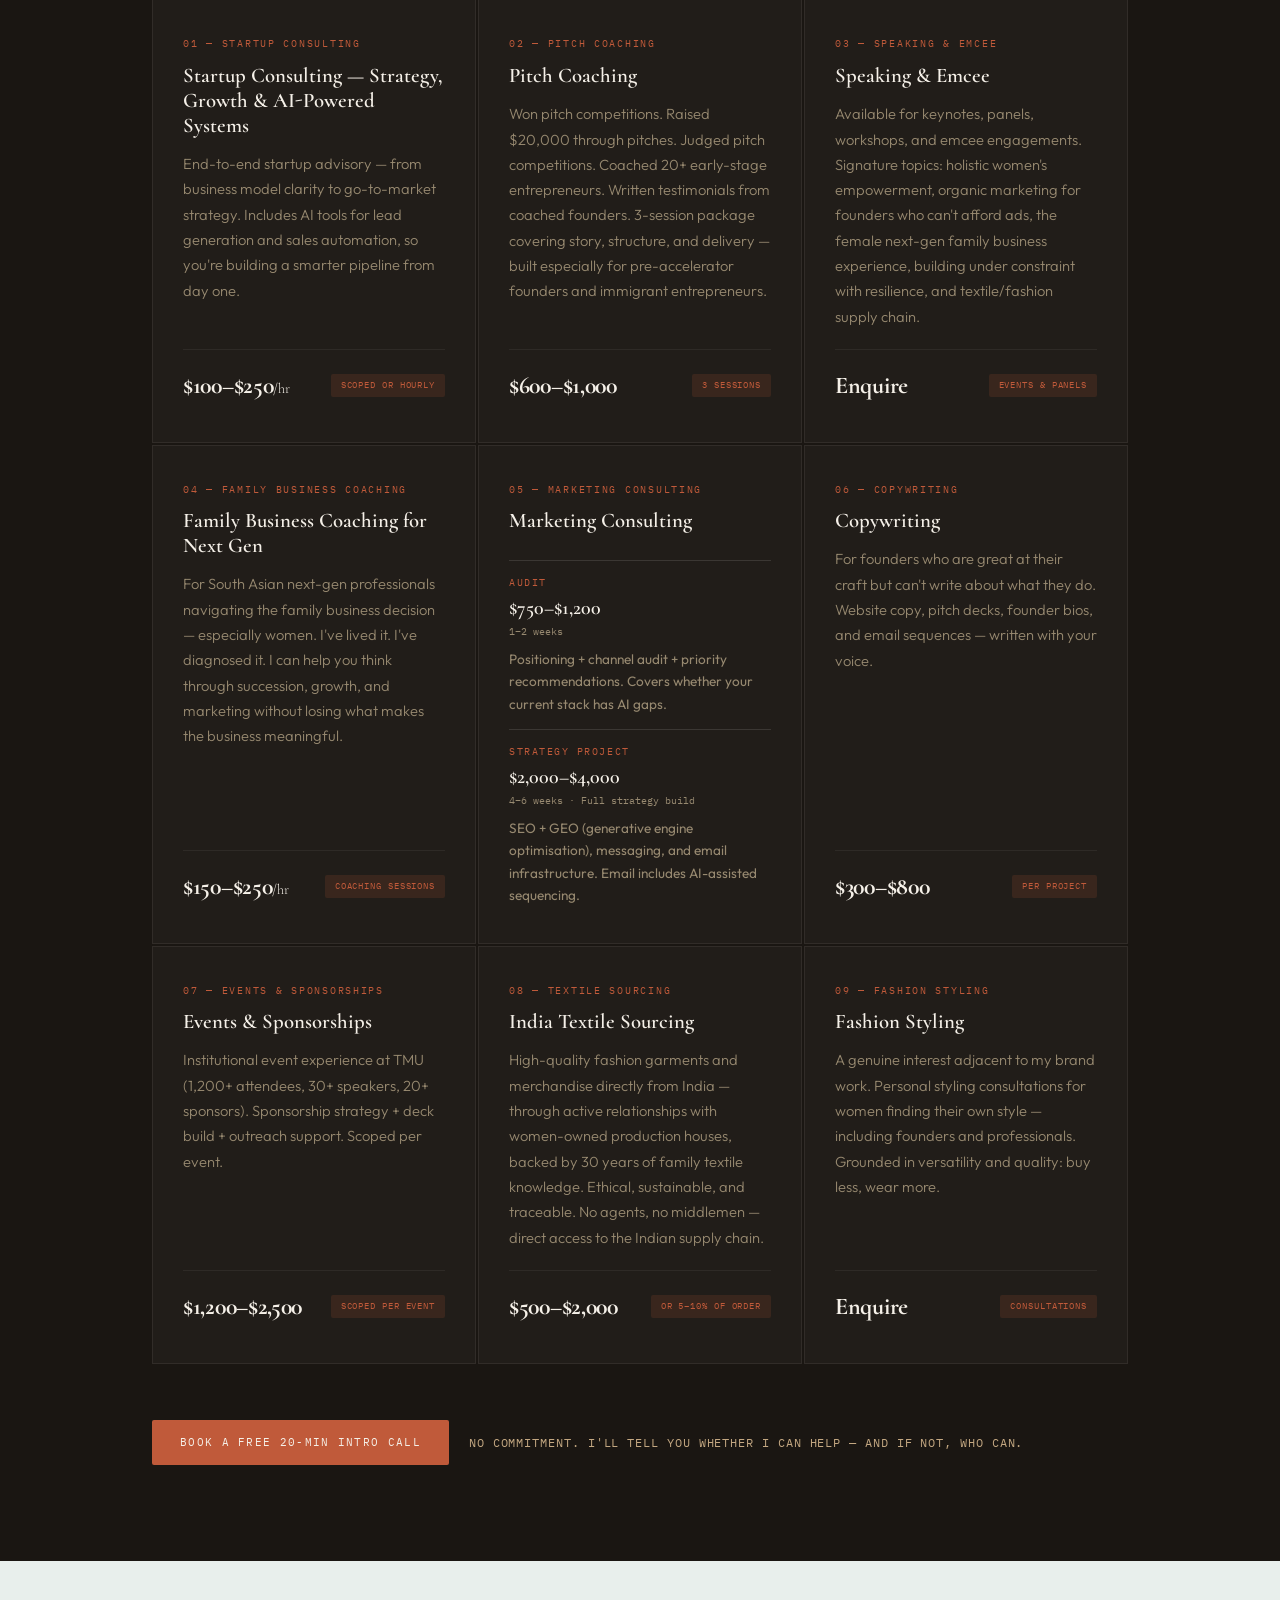
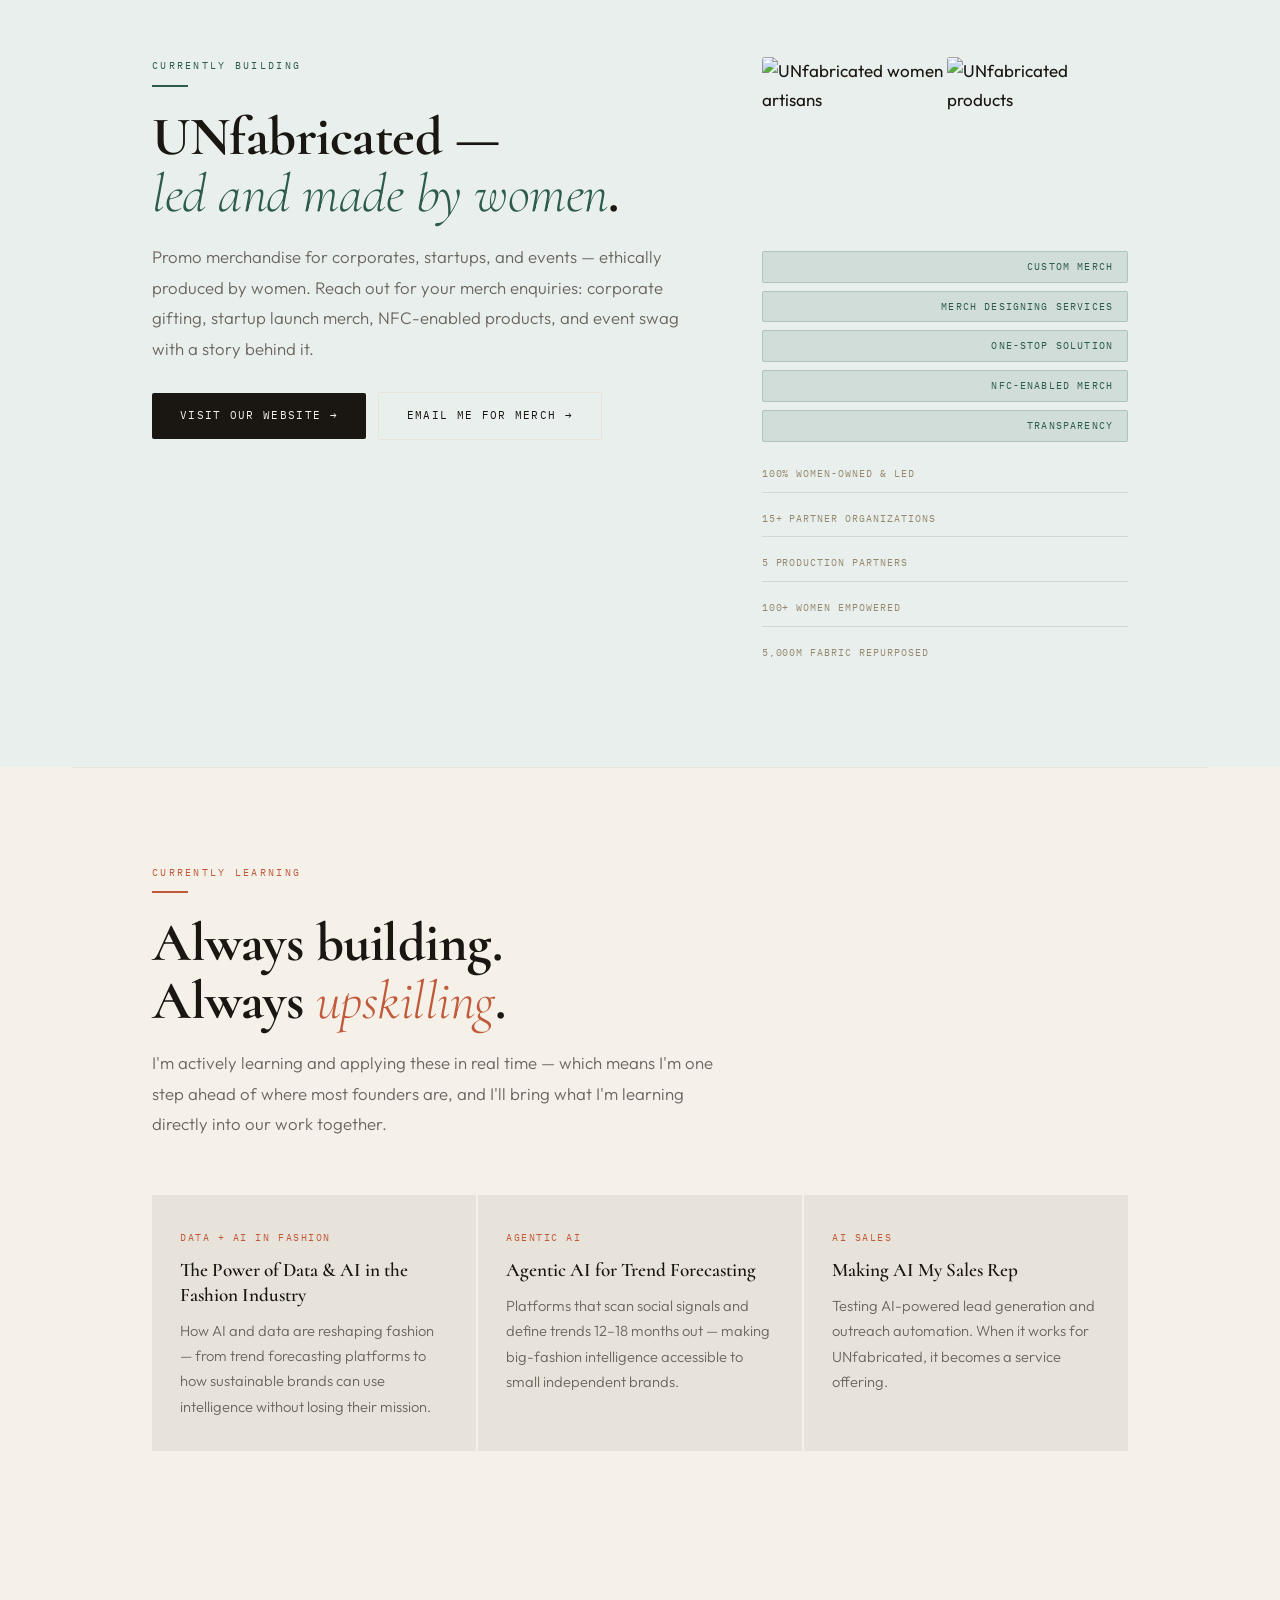
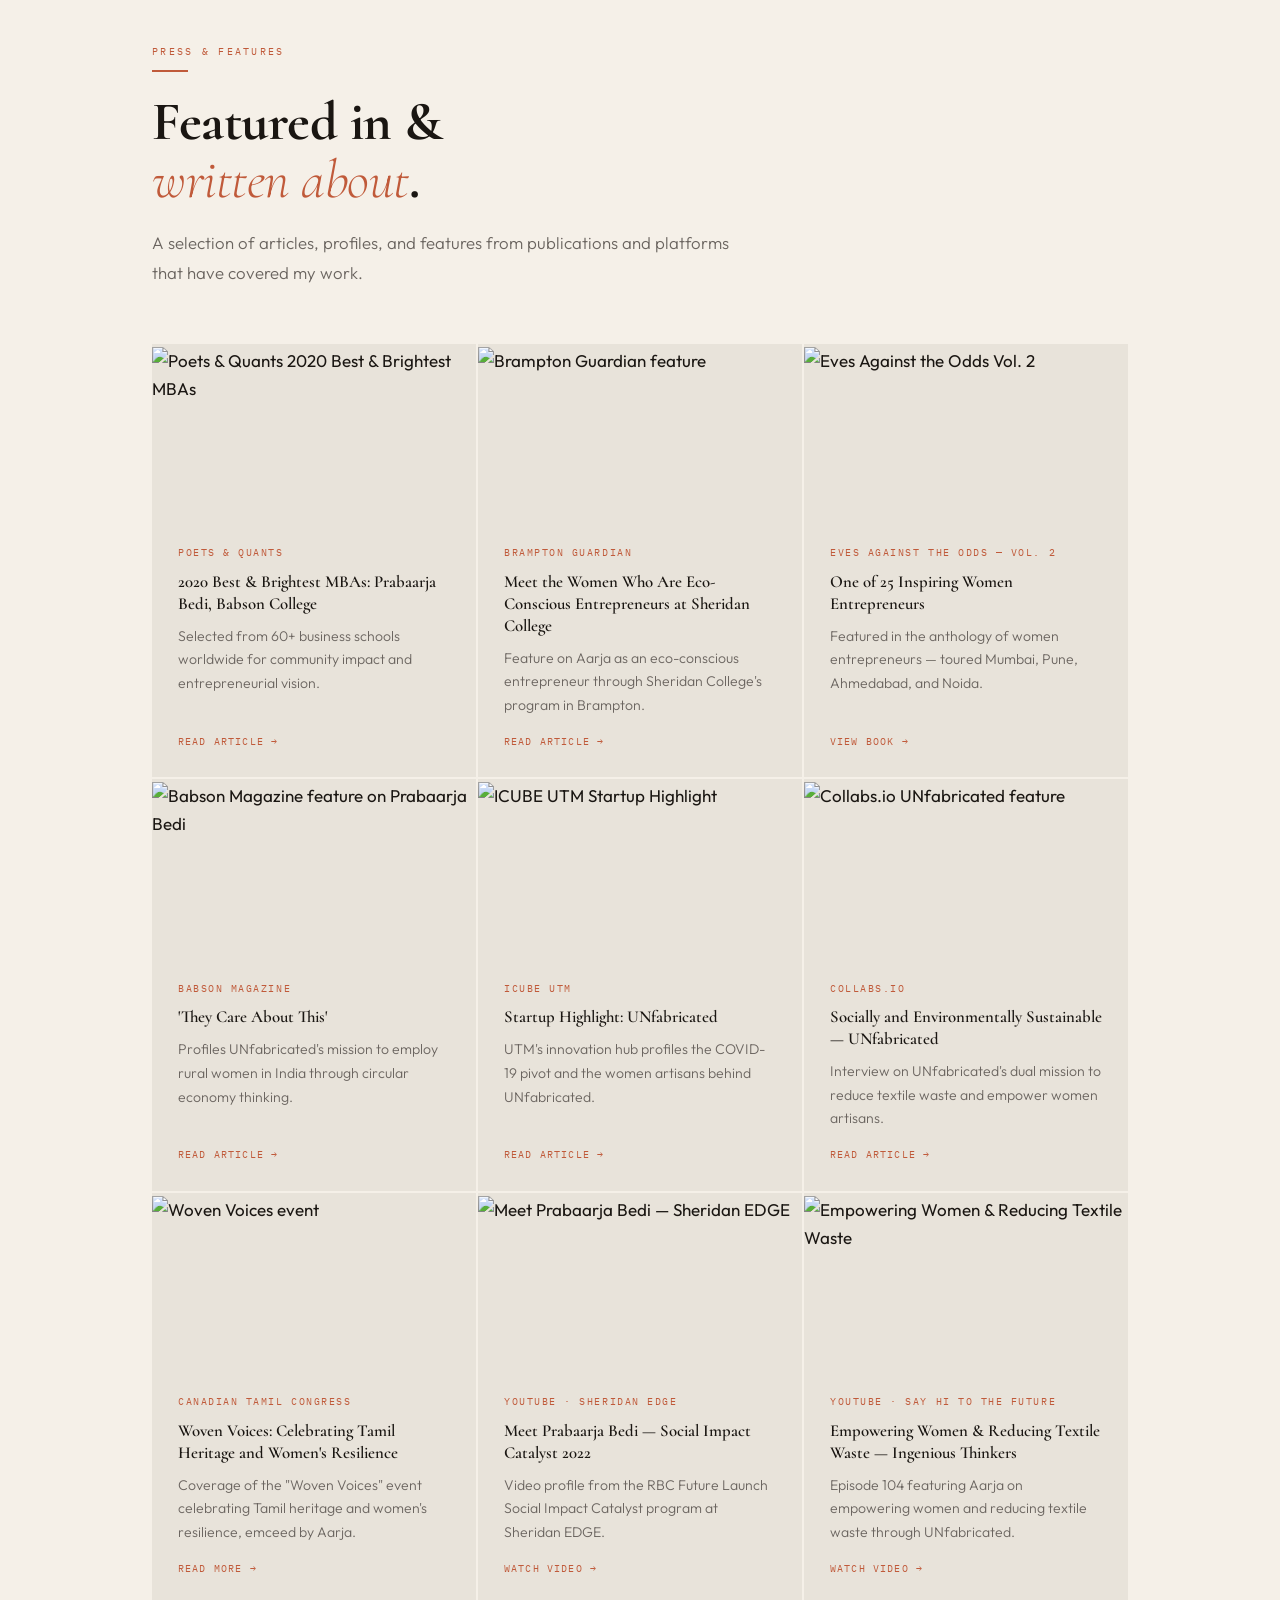
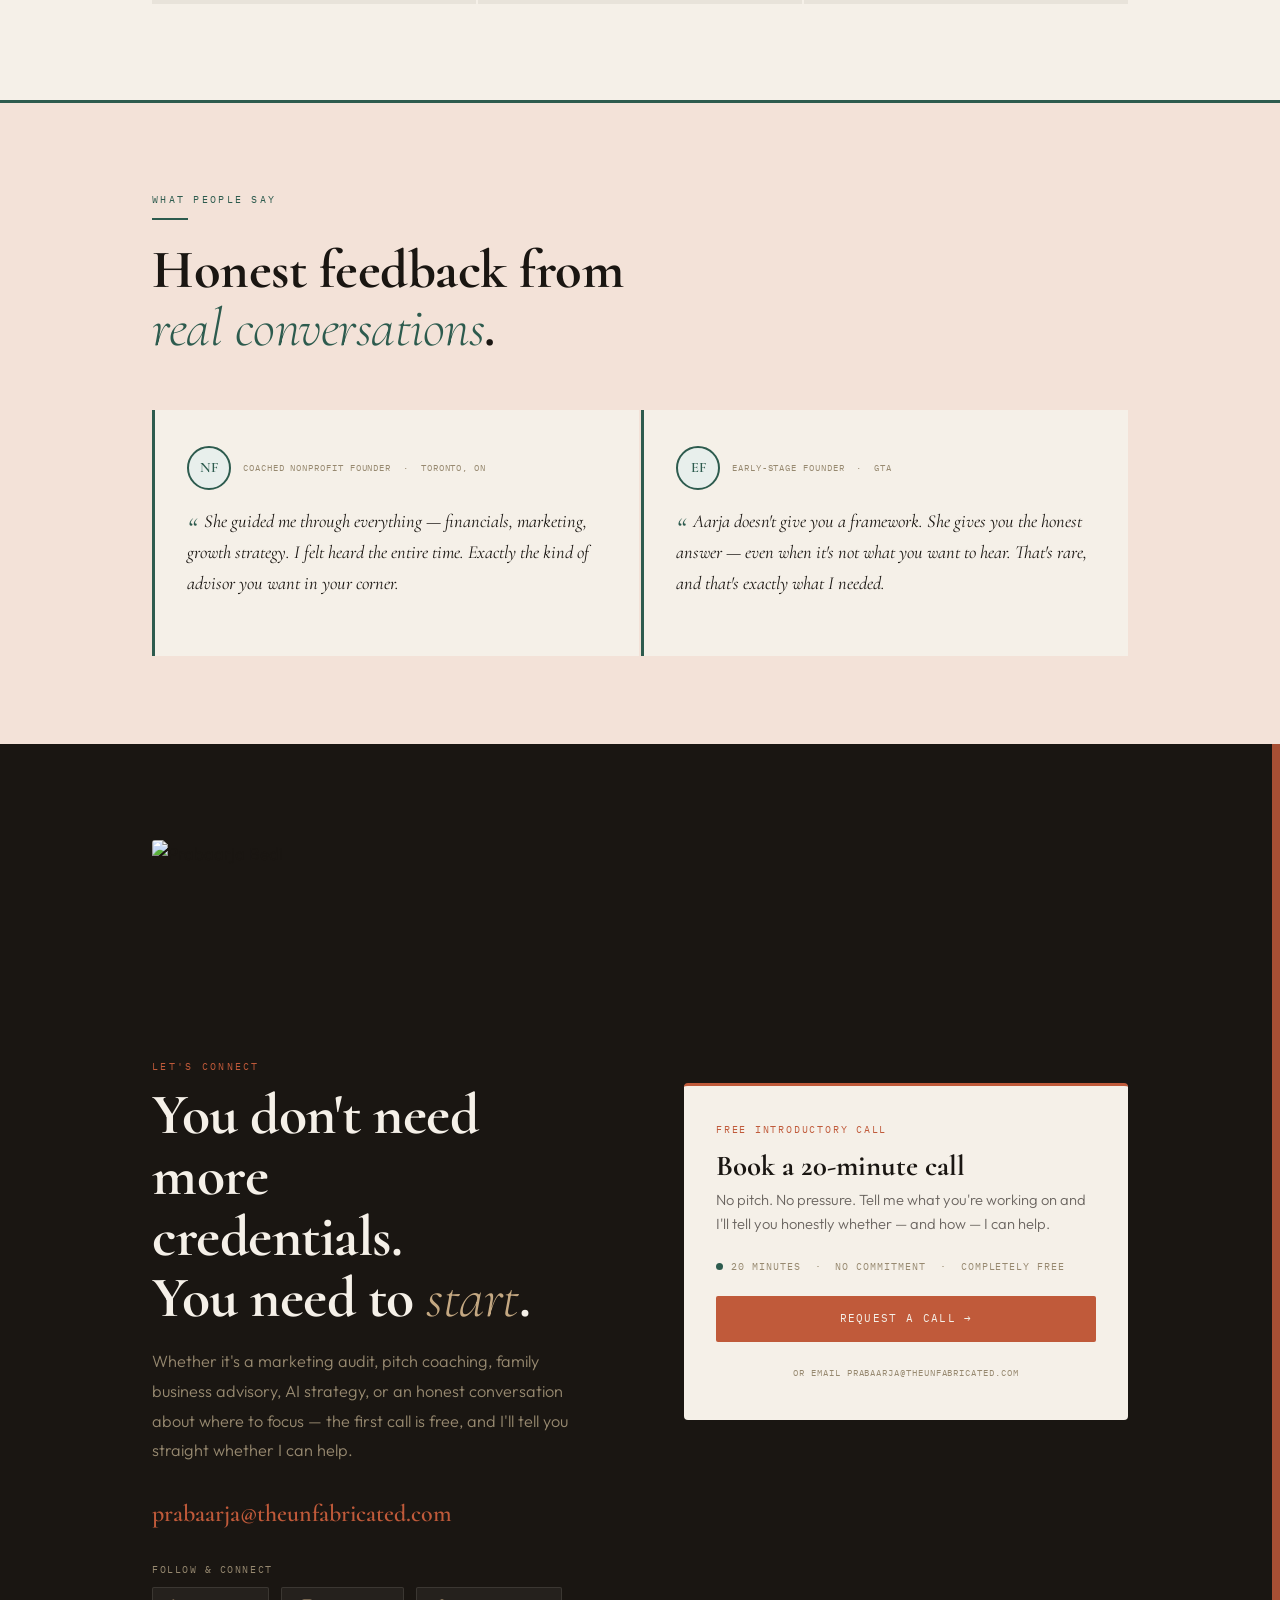
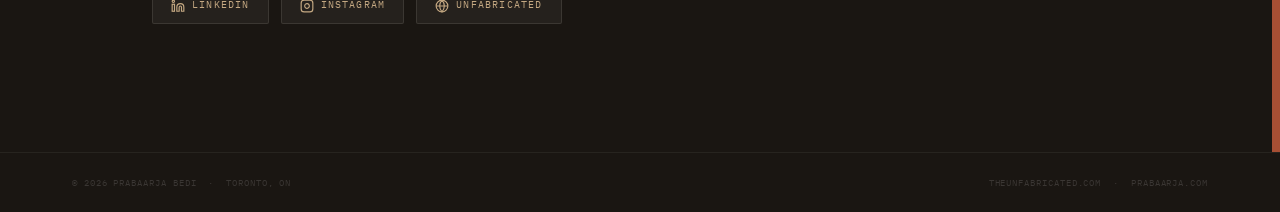
==== commit 68f174f9: "Separate Entrepreneur and Advisor in hero eyebrow" ====
--- a/index.html
+++ b/index.html
@@ -761,7 +761,7 @@
 <section id="home">
   <div class="hero-inner">
     <div>
-      <p class="hero-eyebrow">Toronto, ON &nbsp;·&nbsp; Babson MBA &nbsp;·&nbsp; Big4 Alumni &nbsp;·&nbsp; Entrepreneur &amp; Advisor &nbsp;·&nbsp; Consultant</p>
+      <p class="hero-eyebrow">Toronto, ON &nbsp;·&nbsp; Babson MBA &nbsp;·&nbsp; Big4 Alumni &nbsp;·&nbsp; Entrepreneur &nbsp;·&nbsp; Advisor &nbsp;·&nbsp; Consultant</p>
       <h1>
         Entrepreneur.<br>
         <em>Marketer.</em><br>
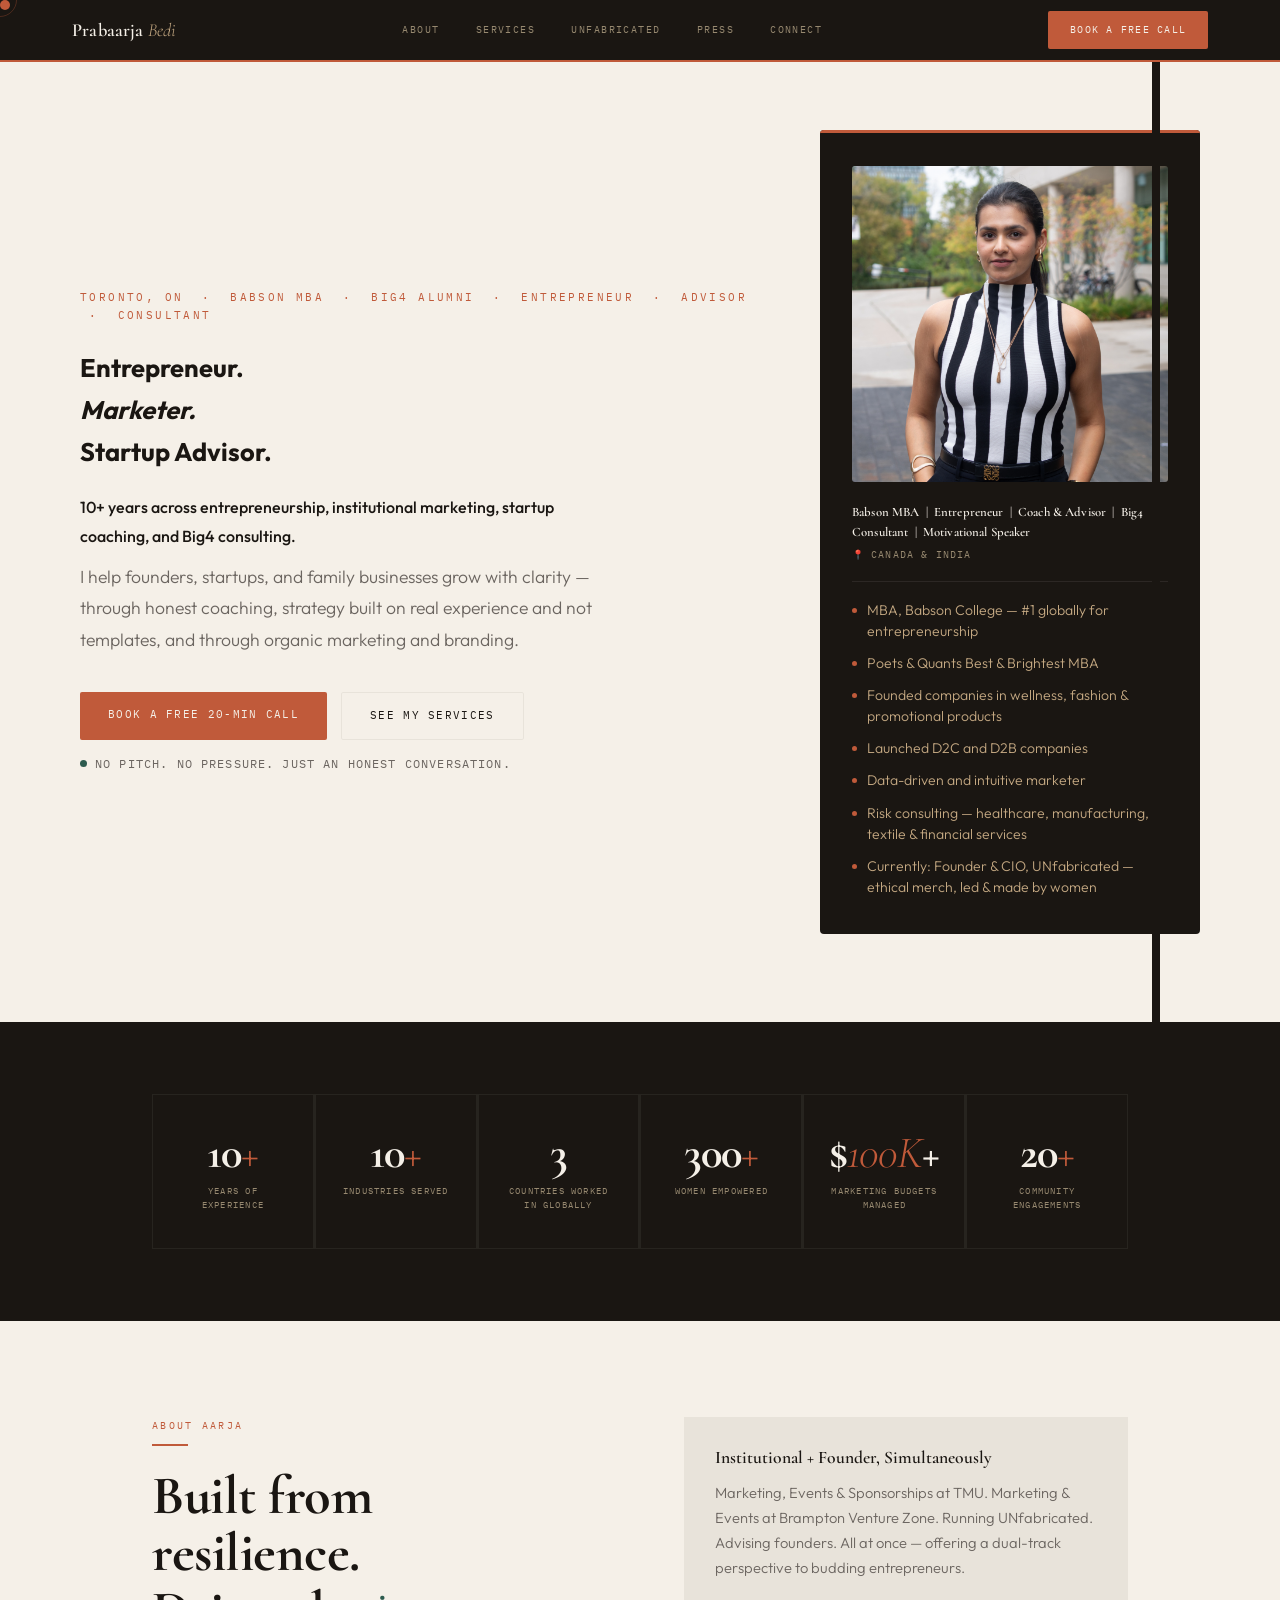
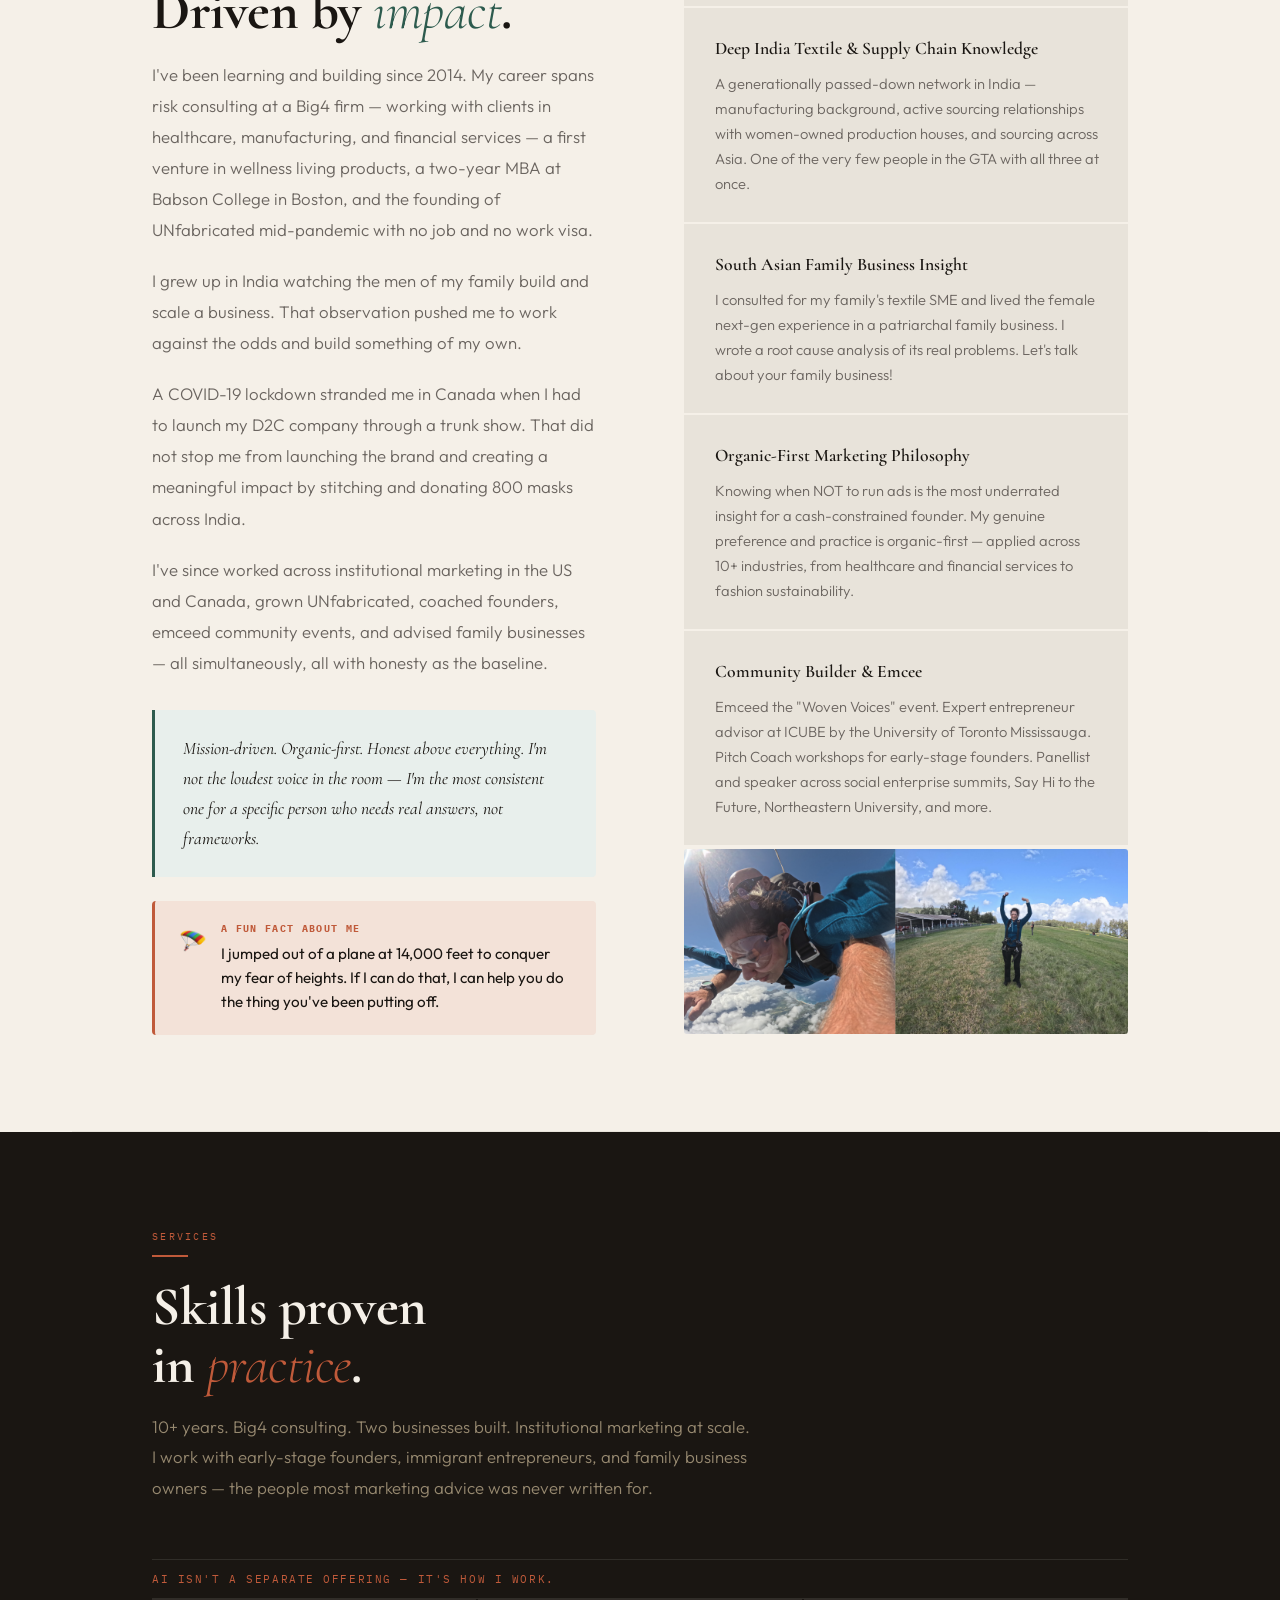
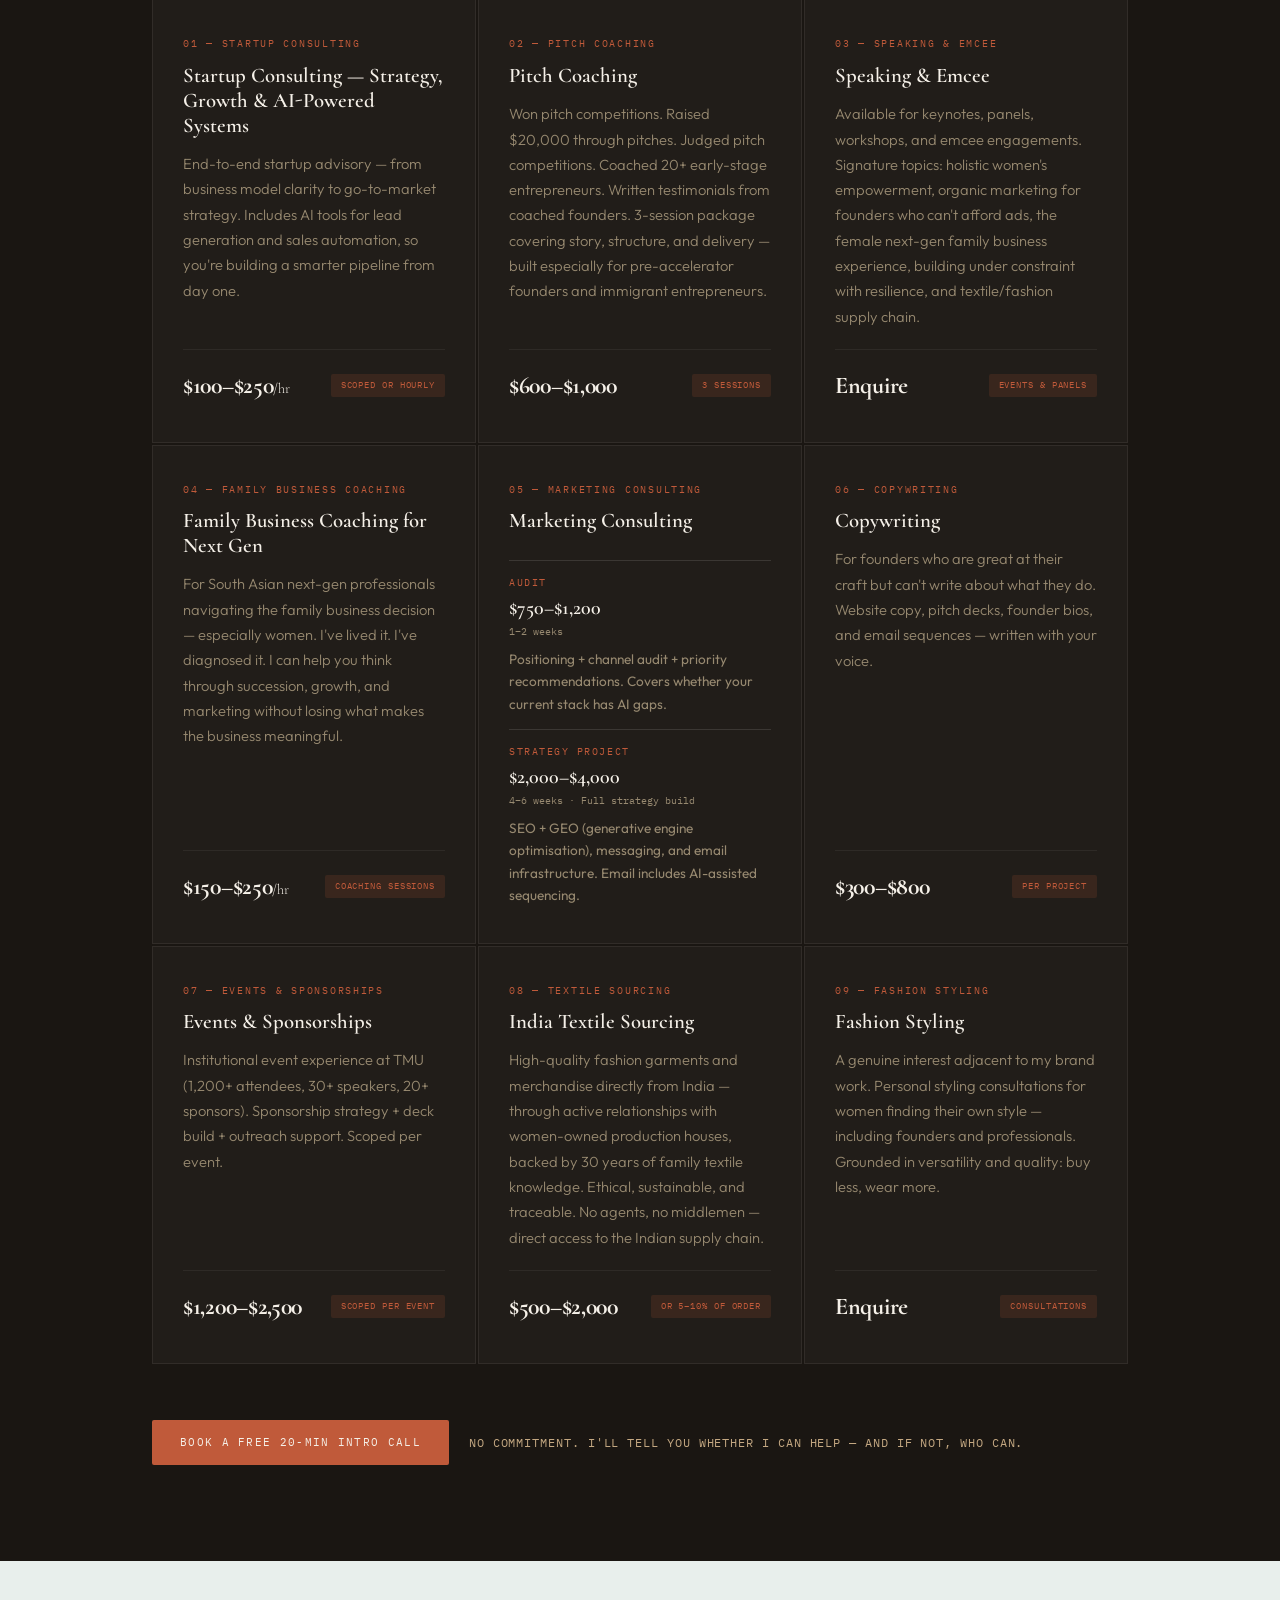
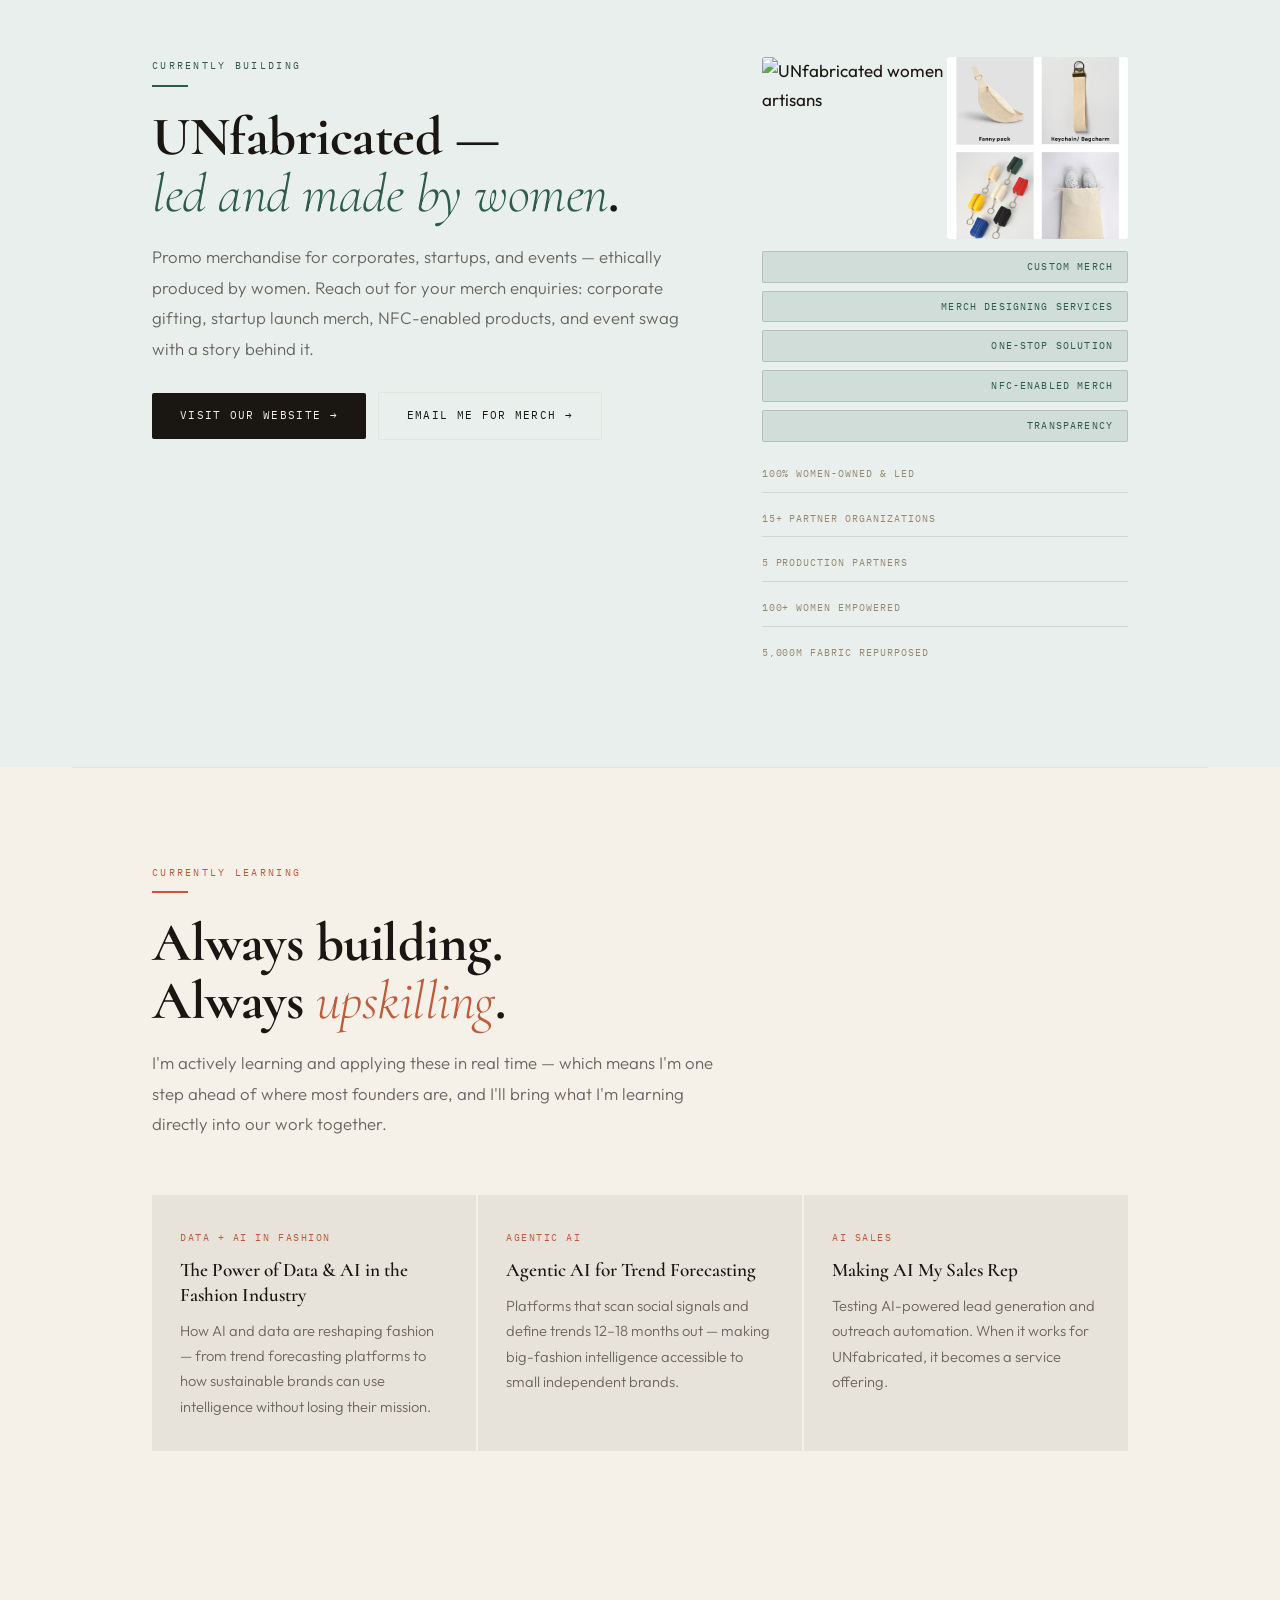
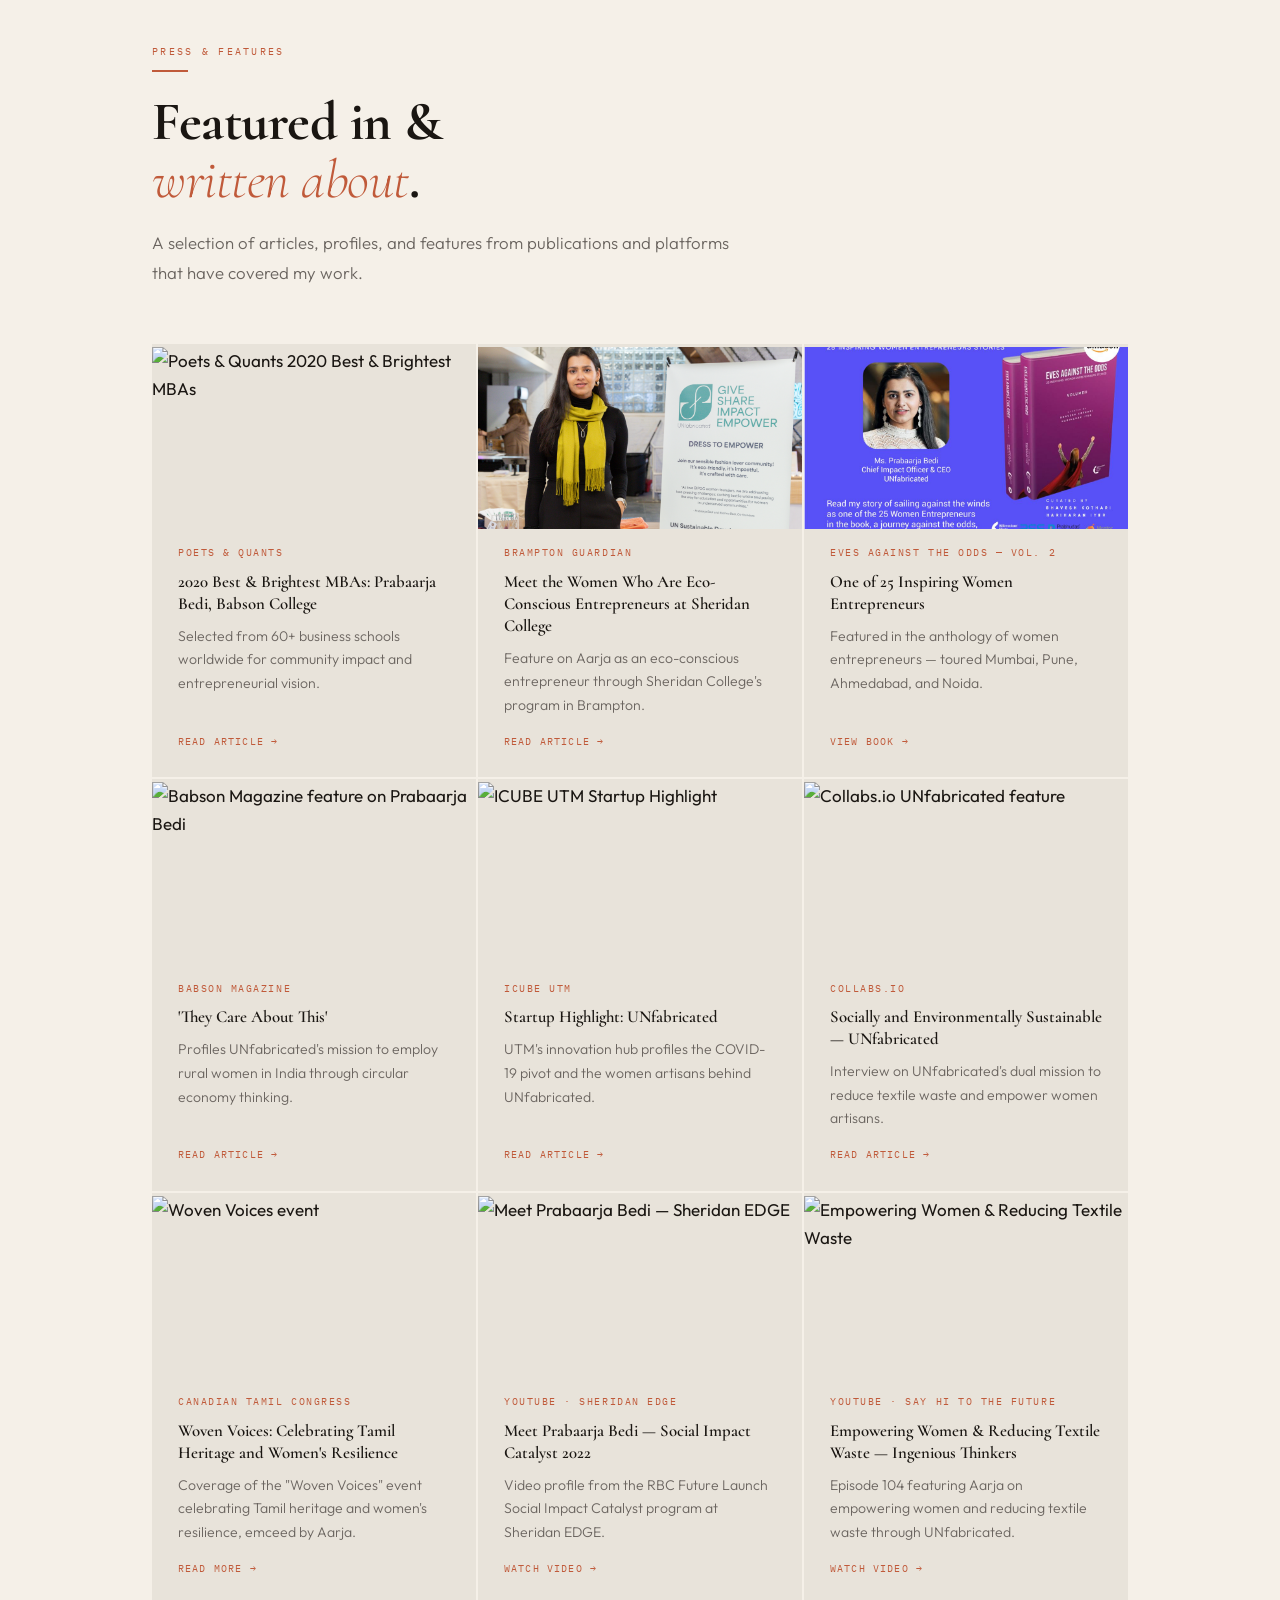
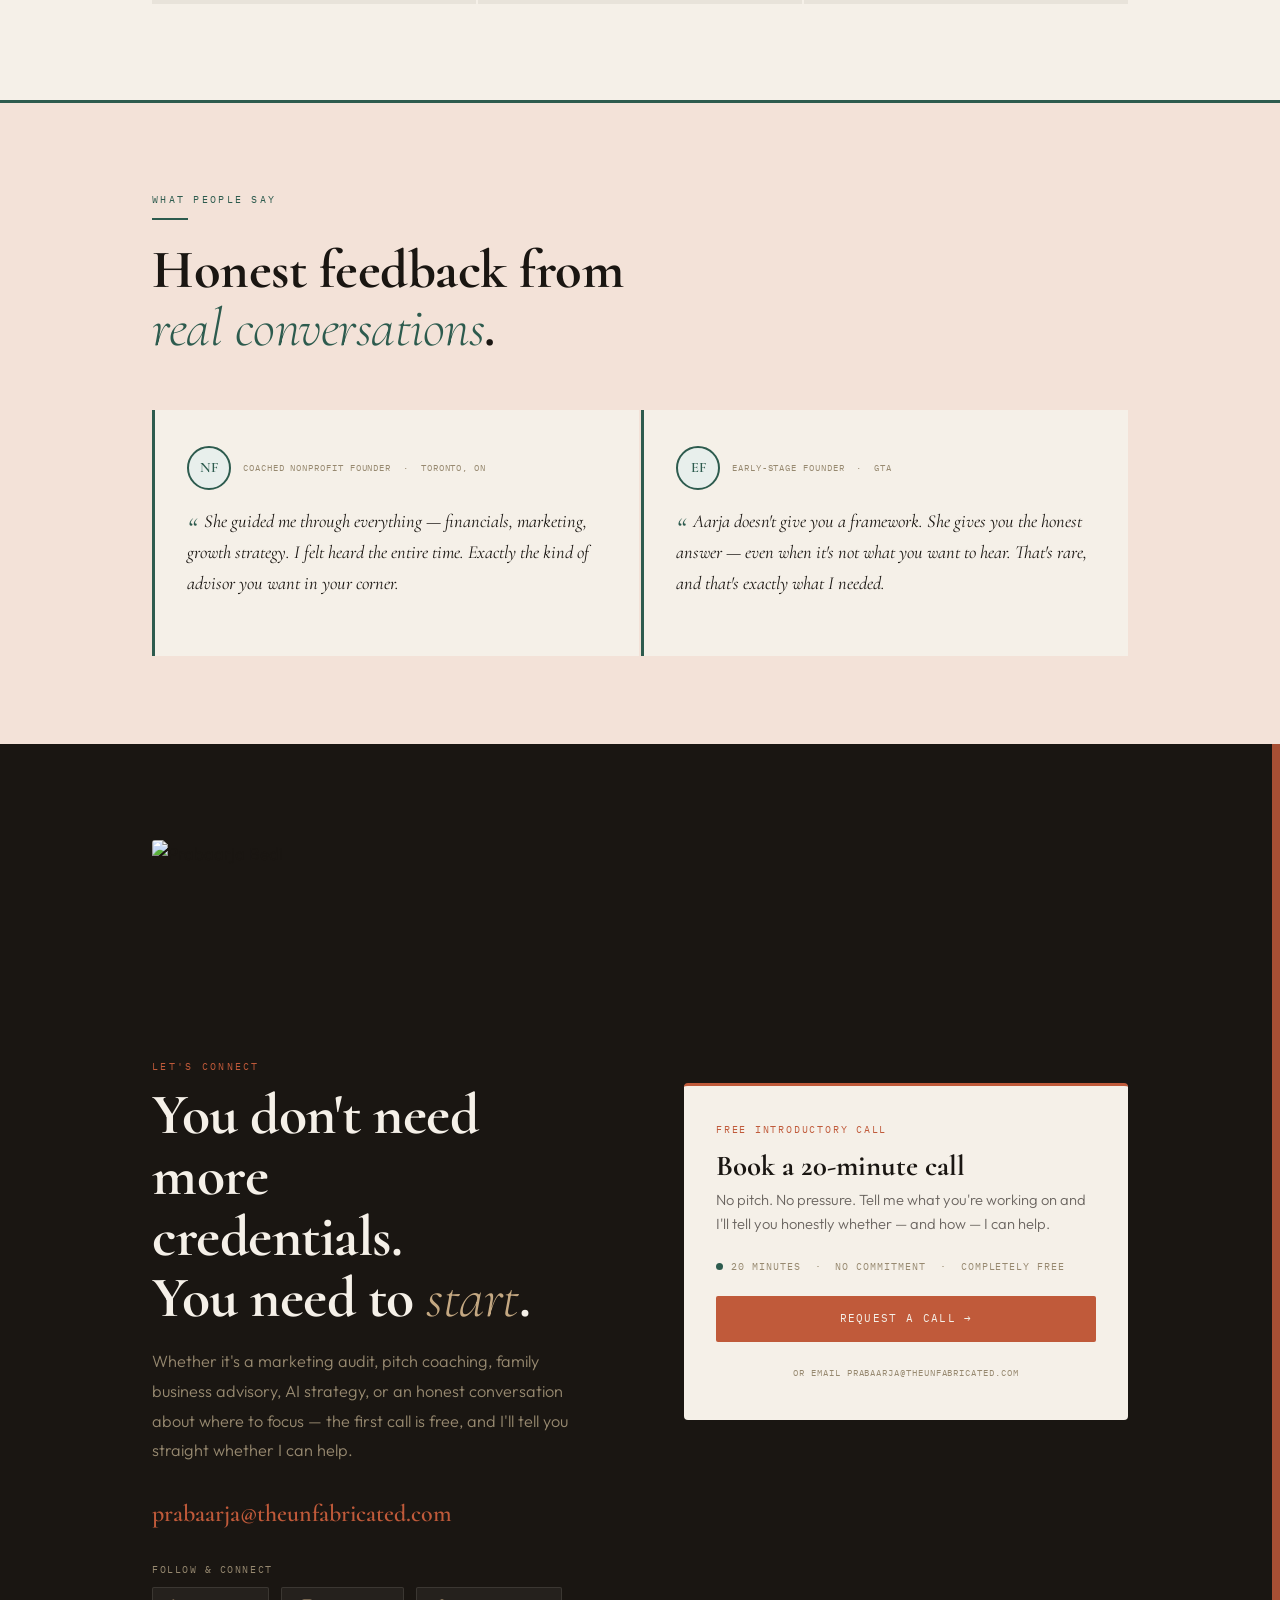
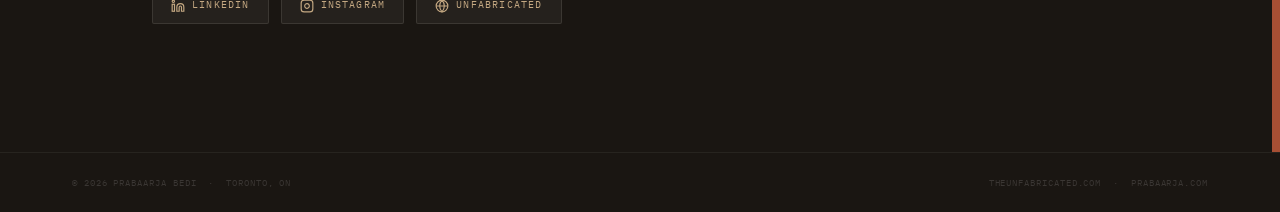
==== commit 8c666051: "Fix broken image paths — move all images to images/ subfolder" ====
--- a/index.html
+++ b/index.html
@@ -785,7 +785,7 @@
     </div>
 
     <div class="hero-card">
-      <img src="headshot.jpg" alt="Prabaarja Bedi" class="hero-photo">
+      <img src="images/headshot.jpg" alt="Prabaarja Bedi" class="hero-photo">
       <div class="hc-name" style="font-size:0.8rem;line-height:1.6;letter-spacing:0.01em;">Babson MBA &nbsp;|&nbsp; Entrepreneur &nbsp;|&nbsp; Coach &amp; Advisor &nbsp;|&nbsp; Big4 Consultant &nbsp;|&nbsp; Motivational Speaker</div>
       <div class="hc-title" style="display:flex;align-items:center;gap:6px;margin-bottom:18px;">
         <span style="color:var(--terra);">📍</span> Canada &amp; India
@@ -914,7 +914,7 @@
           speaker across social enterprise summits, Say Hi to the Future, Northeastern University,
           and more.</p>
         </div>
-        <img src="skydive.jpg" alt="Aarja skydiving at 14,000 feet" class="about-skydive">
+        <img src="images/skydive.jpg" alt="Aarja skydiving at 14,000 feet" class="about-skydive">
       </div>
     </div>
   </div>
@@ -1103,8 +1103,8 @@
       </div>
       <div>
         <div class="unfab-image-duo">
-          <img src="unfab-artisans.jpg" alt="UNfabricated women artisans">
-          <img src="unfab-product.png" alt="UNfabricated products">
+          <img src="images/unfab-artisans.jpg" alt="UNfabricated women artisans">
+          <img src="images/unfab-product.png" alt="UNfabricated products">
         </div>
         <span class="unfab-tag">Custom Merch</span>
         <span class="unfab-tag">Merch Designing Services</span>
@@ -1201,7 +1201,7 @@
       </a>
 
       <a href="https://www.bramptonguardian.com/news/meet-the-women-who-are-ecoconscious-entrepreneurs-at-sheridan-college-in-brampton/article_e0c05fb7-9b8c-5635-a908-91a967a29a1d.html" target="_blank" rel="noopener" class="press-card">
-        <img class="press-thumb" src="brampton-guardian.jpg" alt="Brampton Guardian feature" loading="lazy">
+        <img class="press-thumb" src="images/brampton-guardian.jpg" alt="Brampton Guardian feature" loading="lazy">
         <div class="press-pub">Brampton Guardian</div>
         <div class="press-title">Meet the Women Who Are Eco-Conscious Entrepreneurs at Sheridan College</div>
         <div class="press-desc">Feature on Aarja as an eco-conscious entrepreneur through Sheridan College's program in Brampton.</div>
@@ -1209,7 +1209,7 @@
       </a>
 
       <a href="https://us.amazon.com/Eves-against-Odds-Inspiring-Entrepreneurs/dp/1639975594" target="_blank" rel="noopener" class="press-card">
-        <img class="press-thumb" src="book.jpg" alt="Eves Against the Odds Vol. 2" loading="lazy">
+        <img class="press-thumb" src="images/book.jpg" alt="Eves Against the Odds Vol. 2" loading="lazy">
         <div class="press-pub">Eves Against the Odds — Vol. 2</div>
         <div class="press-title">One of 25 Inspiring Women Entrepreneurs</div>
         <div class="press-desc">Featured in the anthology of women entrepreneurs — toured Mumbai, Pune, Ahmedabad, and Noida.</div>
@@ -1308,7 +1308,7 @@
 <section id="contact">
   <div class="contact-inner">
     <div>
-      <img src="contact.jpg" alt="Prabaarja Bedi" class="contact-portrait">
+      <img src="images/contact.jpg" alt="Prabaarja Bedi" class="contact-portrait">
       <span class="sec-eyebrow">Let's Connect</span>
       <h2 class="contact-title">
         You don't need more<br>credentials.<br>
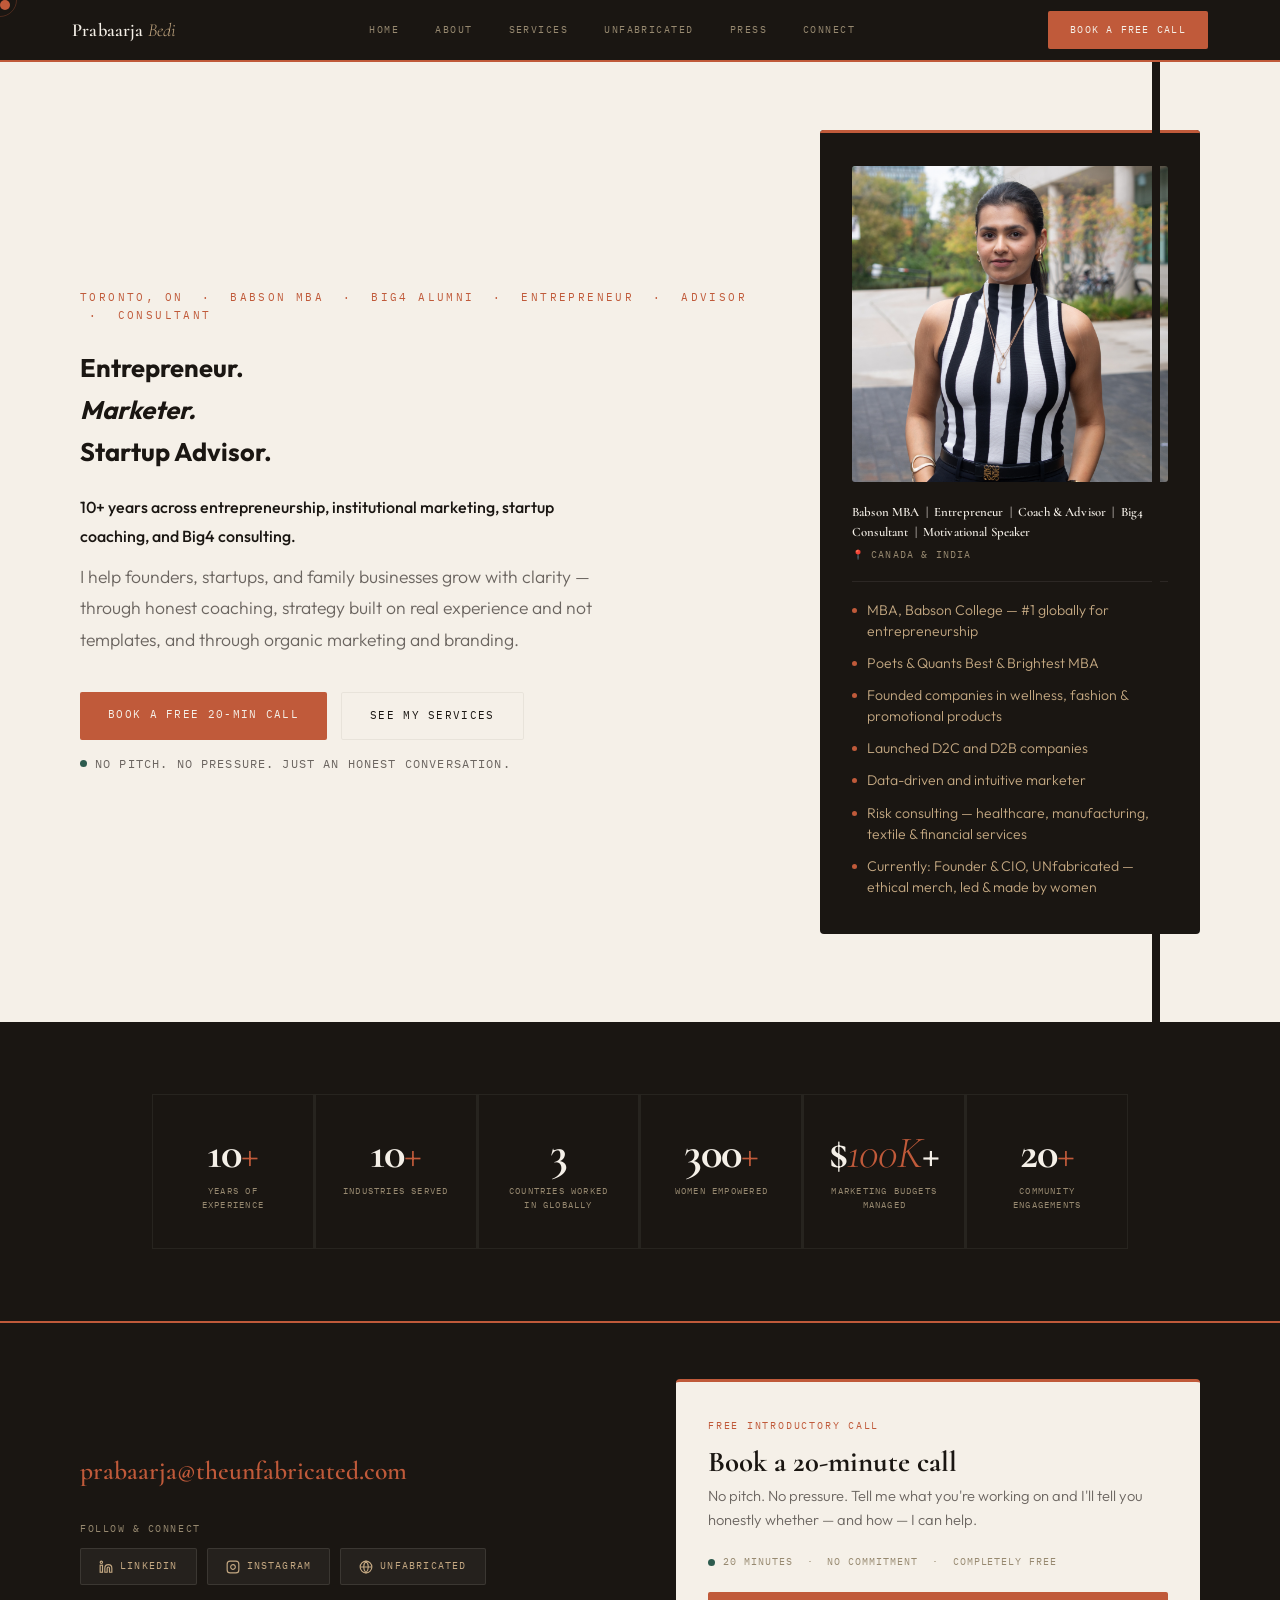
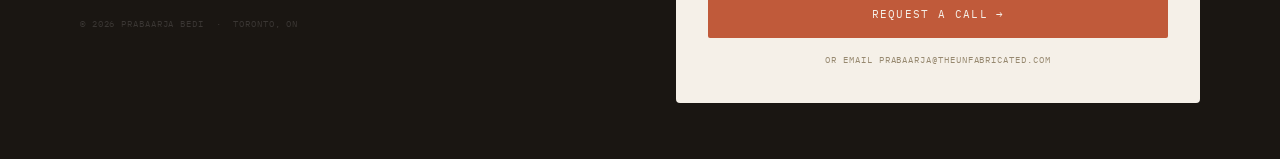
==== commit 23eb43ba: "Launch multi-page site: split into 6 pages, new footer, compact booking card, Home nav link, remove " ====
--- a/index.html
+++ b/index.html
@@ -6,758 +6,88 @@
 <title>Prabaarja Bedi — Entrepreneur · Marketing Advisor · Startup Coach</title>
 <link href="https://fonts.googleapis.com/css2?family=Cormorant:ital,wght@0,500;0,600;0,700;1,300;1,400&family=Outfit:wght@300;400;500;600&family=IBM+Plex+Mono:wght@300;400&display=swap" rel="stylesheet">
 <style>
-
 *, *::before, *::after { box-sizing: border-box; margin: 0; padding: 0; }
-
 :root {
-  /* ── Core ── */
-  --charcoal:   #1A1612;
-  --cream:      #F5F0E8;
-  --terra:      #C05A3A;
-  --forest:     #2D5B4E;
-
-  /* ── Supporting ── */
-  --sand:       #C4A882;
-  --blush:      #F3E2D8;
-  --sage-lt:    #E8EFEC;
-  --grey-60:    #6B6560;
-  --stone:      #978970;
-  --mist:       #E8E3DA;
-
-  /* ── Type ── */
-  --serif: 'Cormorant', Georgia, serif;
-  --sans:  'Outfit', system-ui, sans-serif;
-  --mono:  'IBM Plex Mono', monospace;
-
-  --pad: 72px;
+  --charcoal: #1A1612; --cream: #F5F0E8; --terra: #C05A3A; --forest: #2D5B4E;
+  --sand: #C4A882; --blush: #F3E2D8; --sage-lt: #E8EFEC; --grey-60: #6B6560;
+  --stone: #978970; --mist: #E8E3DA;
+  --serif: 'Cormorant', Georgia, serif; --sans: 'Outfit', system-ui, sans-serif;
+  --mono: 'IBM Plex Mono', monospace; --pad: 72px;
 }
-
 html { scroll-behavior: smooth; }
-body {
-  background: var(--cream);
-  color: var(--charcoal);
-  font-family: var(--sans);
-  font-size: 17px;
-  line-height: 1.65;
-  -webkit-font-smoothing: antialiased;
-  cursor: none;
-  overflow-x: hidden;
-}
-
-/* ── CURSOR ─────────────────────────── */
-.cursor      { width:10px;height:10px;background:var(--terra);border-radius:50%;position:fixed;top:0;left:0;pointer-events:none;z-index:9999;transition:transform 0.1s; }
+body { background: var(--cream); color: var(--charcoal); font-family: var(--sans); font-size: 17px; line-height: 1.65; -webkit-font-smoothing: antialiased; cursor: none; overflow-x: hidden; }
+.cursor { width:10px;height:10px;background:var(--terra);border-radius:50%;position:fixed;top:0;left:0;pointer-events:none;z-index:9999;transition:transform 0.1s; }
 .cursor-ring { width:34px;height:34px;border:1.5px solid var(--terra);border-radius:50%;position:fixed;top:0;left:0;pointer-events:none;z-index:9998;opacity:0.3;transition:transform 0.3s cubic-bezier(0.23,1,0.32,1); }
-.cursor.big  { transform:scale(2.4);background:var(--charcoal); }
+.cursor.big { transform:scale(2.4);background:var(--charcoal); }
 .cursor-ring.big { opacity:0.1; }
-
-/* ── NAV ─────────────────────────────── */
-nav {
-  position: fixed; top: 0; left: 0; right: 0; z-index: 200;
-  background: var(--charcoal);
-  border-bottom: 2px solid var(--terra);
-  padding: 0 var(--pad);
-  display: flex; align-items: center; justify-content: space-between;
-  height: 62px;
-}
-.nav-logo {
-  font-family: var(--serif); font-size: 1.15rem; font-weight: 600;
-  letter-spacing: 0.01em; color: var(--cream); text-decoration: none;
-}
-.nav-logo em { font-style: italic; font-weight: 300; color: var(--sand); }
-.nav-links { display: flex; gap: 36px; align-items: center; }
-.nav-links a {
-  font-family: var(--mono); font-size: 0.65rem;
-  letter-spacing: 0.14em; text-transform: uppercase;
-  color: var(--stone); text-decoration: none; transition: color 0.2s;
-}
-.nav-links a:hover { color: var(--cream); }
-.nav-cta {
-  font-family: var(--mono); font-size: 0.65rem;
-  letter-spacing: 0.12em; text-transform: uppercase;
-  background: var(--terra); color: var(--cream);
-  padding: 10px 22px; border-radius: 2px; text-decoration: none;
-  transition: opacity 0.2s, transform 0.2s;
-}
-.nav-cta:hover { opacity: 0.88; transform: translateY(-1px); }
-
-/* ── SHARED ──────────────────────────── */
-.sec-wrap { max-width: 1120px; margin: 0 auto; padding: 96px var(--pad); }
-.sec-eyebrow {
-  font-family: var(--mono); font-size: 0.65rem;
-  letter-spacing: 0.22em; text-transform: uppercase;
-  color: var(--terra); margin-bottom: 10px; display: block;
-}
-.sec-rule {
-  width: 36px; height: 2px; background: var(--terra);
-  margin-bottom: 22px; display: block;
-}
-.sec-title {
-  font-family: var(--serif); font-weight: 700;
-  font-size: clamp(2.4rem, 4.5vw, 3.4rem);
-  line-height: 1.06; letter-spacing: -0.5px;
-  color: var(--charcoal); margin-bottom: 18px;
-}
-.sec-title em { font-style: italic; font-weight: 300; color: var(--terra); }
-.sec-title.forest-em em { color: var(--forest); }
-.sec-sub {
-  font-size: 1.05rem; font-weight: 300;
-  color: var(--grey-60); line-height: 1.8;
-  max-width: 580px; margin-bottom: 56px;
-}
-hr.divider { border: none; border-top: 1px solid var(--mist); margin: 0 var(--pad); }
-
-/* Buttons */
-.btn-terra {
-  font-family: var(--mono); font-size: 0.68rem; letter-spacing: 0.12em;
-  text-transform: uppercase; padding: 14px 28px;
-  background: var(--terra); color: var(--cream);
-  border-radius: 2px; text-decoration: none; display: inline-block;
-  transition: opacity 0.2s, transform 0.2s; border: none; cursor: none;
-}
-.btn-terra:hover { opacity: 0.88; transform: translateY(-2px); }
-.btn-charcoal {
-  font-family: var(--mono); font-size: 0.68rem; letter-spacing: 0.12em;
-  text-transform: uppercase; padding: 14px 28px;
-  background: var(--charcoal); color: var(--cream);
-  border-radius: 2px; text-decoration: none; display: inline-block;
-  transition: opacity 0.2s, transform 0.2s; border: none; cursor: none;
-}
-.btn-charcoal:hover { opacity: 0.82; transform: translateY(-2px); }
-.btn-outline {
-  font-family: var(--mono); font-size: 0.68rem; letter-spacing: 0.12em;
-  text-transform: uppercase; padding: 14px 28px;
-  background: transparent; color: var(--charcoal);
-  border: 1px solid var(--mist); border-radius: 2px;
-  text-decoration: none; display: inline-block;
-  transition: border-color 0.2s, color 0.2s; cursor: none;
-}
-.btn-outline:hover { border-color: var(--charcoal); }
-.btn-outline-cream {
-  font-family: var(--mono); font-size: 0.68rem; letter-spacing: 0.12em;
-  text-transform: uppercase; padding: 14px 28px;
-  background: transparent; color: var(--cream);
-  border: 1px solid rgba(245,240,232,0.3); border-radius: 2px;
-  text-decoration: none; display: inline-block;
-  transition: border-color 0.2s; cursor: none;
-}
-.btn-outline-cream:hover { border-color: var(--cream); }
-
-/* Reveal on scroll */
-.reveal {
-  opacity: 0; transform: translateY(18px);
-  transition: opacity 0.55s ease, transform 0.55s ease;
-}
-.reveal.visible { opacity: 1; transform: translateY(0); }
-
-/* ── HERO ─────────────────────────────── */
-#home {
-  min-height: 100vh; padding: 130px var(--pad) 88px;
-  background: var(--cream); position: relative; overflow: hidden;
-}
-/* right vertical strap */
-#home::after {
-  content: '';
-  position: absolute; top: 0; right: 120px;
-  width: 8px; height: 100%;
-  background: var(--charcoal); opacity: 1;
-  pointer-events: none;
-}
-.hero-inner {
-  max-width: 1120px; margin: 0 auto;
-  display: grid; grid-template-columns: 1fr 380px;
-  gap: 72px; align-items: center;
-}
-.hero-eyebrow {
-  font-family: var(--mono); font-size: 0.68rem;
-  letter-spacing: 0.22em; text-transform: uppercase;
-  color: var(--terra); margin-bottom: 22px;
-  opacity: 0; animation: up 0.5s 0.1s forwards;
-}
-.hero h1 {
-  font-family: var(--serif); font-weight: 700;
-  font-size: clamp(4rem, 7.5vw, 7.8rem);
-  line-height: 0.93; letter-spacing: -2px;
-  color: var(--charcoal);
-  opacity: 0; animation: up 0.6s 0.25s forwards;
-}
-.hero h1 em { font-style: italic; font-weight: 300; color: var(--terra); }
-.hero-sub {
-  margin-top: 28px; font-size: 1.1rem; font-weight: 300;
-  line-height: 1.8; color: var(--grey-60); max-width: 520px;
-  opacity: 0; animation: up 0.5s 0.45s forwards;
-}
-.hero-ctas {
-  margin-top: 36px; display: flex; gap: 14px; flex-wrap: wrap;
-  opacity: 0; animation: up 0.5s 0.6s forwards;
-}
-.free-call-badge {
-  display: inline-flex; align-items: center; gap: 8px;
-  font-family: var(--mono); font-size: 0.72rem;
-  letter-spacing: 0.1em; text-transform: uppercase;
-  color: var(--grey-60); margin-top: 14px;
-}
-.badge-dot {
-  width: 7px; height: 7px; border-radius: 50%;
-  background: var(--forest); flex-shrink: 0;
-  animation: pulse 2s ease-in-out infinite;
-}
+nav { position:fixed;top:0;left:0;right:0;z-index:200;background:var(--charcoal);border-bottom:2px solid var(--terra);padding:0 var(--pad);display:flex;align-items:center;justify-content:space-between;height:62px; }
+.nav-logo { font-family:var(--serif);font-size:1.15rem;font-weight:600;letter-spacing:0.01em;color:var(--cream);text-decoration:none; }
+.nav-logo em { font-style:italic;font-weight:300;color:var(--sand); }
+.nav-links { display:flex;gap:36px;align-items:center; }
+.nav-links a { font-family:var(--mono);font-size:0.65rem;letter-spacing:0.14em;text-transform:uppercase;color:var(--stone);text-decoration:none;transition:color 0.2s; }
+.nav-links a:hover, .nav-links a.active { color:var(--cream); }
+.nav-cta { font-family:var(--mono);font-size:0.65rem;letter-spacing:0.12em;text-transform:uppercase;background:var(--terra);color:var(--cream);padding:10px 22px;border-radius:2px;text-decoration:none;transition:opacity 0.2s,transform 0.2s; }
+.nav-cta:hover { opacity:0.88;transform:translateY(-1px); }
+.btn-terra { font-family:var(--mono);font-size:0.68rem;letter-spacing:0.12em;text-transform:uppercase;padding:14px 28px;background:var(--terra);color:var(--cream);border-radius:2px;text-decoration:none;display:inline-block;transition:opacity 0.2s,transform 0.2s;border:none;cursor:none; }
+.btn-terra:hover { opacity:0.88;transform:translateY(-2px); }
+.btn-outline { font-family:var(--mono);font-size:0.68rem;letter-spacing:0.12em;text-transform:uppercase;padding:14px 28px;background:transparent;color:var(--charcoal);border:1px solid var(--mist);border-radius:2px;text-decoration:none;display:inline-block;transition:border-color 0.2s,color 0.2s;cursor:none; }
+.btn-outline:hover { border-color:var(--charcoal); }
+.reveal { opacity:0;transform:translateY(18px);transition:opacity 0.55s ease,transform 0.55s ease; }
+.reveal.visible { opacity:1;transform:translateY(0); }
+#home { min-height:100vh;padding:130px var(--pad) 88px;background:var(--cream);position:relative;overflow:hidden; }
+#home::after { content:'';position:absolute;top:0;right:120px;width:8px;height:100%;background:var(--charcoal);opacity:1;pointer-events:none; }
+.hero-inner { max-width:1120px;margin:0 auto;display:grid;grid-template-columns:1fr 380px;gap:72px;align-items:center; }
+.hero-eyebrow { font-family:var(--mono);font-size:0.68rem;letter-spacing:0.22em;text-transform:uppercase;color:var(--terra);margin-bottom:22px;opacity:0;animation:up 0.5s 0.1s forwards; }
+.hero h1 { font-family:var(--serif);font-weight:700;font-size:clamp(4rem,7.5vw,7.8rem);line-height:0.93;letter-spacing:-2px;color:var(--charcoal);opacity:0;animation:up 0.6s 0.25s forwards; }
+.hero h1 em { font-style:italic;font-weight:300;color:var(--terra); }
+.hero-sub { margin-top:28px;font-size:1.1rem;font-weight:300;line-height:1.8;color:var(--grey-60);max-width:520px;opacity:0;animation:up 0.5s 0.45s forwards; }
+.hero-ctas { margin-top:36px;display:flex;gap:14px;flex-wrap:wrap;opacity:0;animation:up 0.5s 0.6s forwards; }
+.free-call-badge { display:inline-flex;align-items:center;gap:8px;font-family:var(--mono);font-size:0.72rem;letter-spacing:0.1em;text-transform:uppercase;color:var(--grey-60);margin-top:14px; }
+.badge-dot { width:7px;height:7px;border-radius:50%;background:var(--forest);flex-shrink:0;animation:pulse 2s ease-in-out infinite; }
 @keyframes pulse { 0%,100%{opacity:1;} 50%{opacity:0.3;} }
-
-/* Hero right card */
-.hero-card {
-  background: var(--charcoal); border-radius: 4px;
-  padding: 36px 32px; position: relative; overflow: hidden;
-  opacity: 0; animation: up 0.6s 0.5s forwards;
-}
-.hero-card::before {
-  content: ''; position: absolute; top: 0; left: 0; right: 0;
-  height: 3px; background: var(--terra);
-}
-.hc-avatar {
-  width: 68px; height: 68px; border-radius: 50%;
-  background: var(--terra); display: flex; align-items: center;
-  justify-content: center; margin-bottom: 20px;
-  border: 2px solid var(--forest);
-}
-.hc-avatar span {
-  font-family: var(--serif); font-weight: 700;
-  font-size: 1.6rem; color: var(--cream);
-}
-.hc-name {
-  font-family: var(--serif); font-weight: 600;
-  font-size: 1.25rem; color: var(--cream); margin-bottom: 4px;
-}
-.hc-title {
-  font-family: var(--mono); font-size: 0.6rem;
-  letter-spacing: 0.12em; text-transform: uppercase;
-  color: var(--stone); margin-bottom: 22px;
-}
-.hc-divider { height: 1px; background: rgba(245,240,232,0.08); margin-bottom: 18px; }
-.hc-item {
-  display: flex; gap: 10px; align-items: flex-start;
-  margin-bottom: 11px; font-size: 0.88rem;
-  font-weight: 300; color: var(--sand); line-height: 1.5;
-}
-.hc-item:last-child { margin-bottom: 0; }
-.hc-dot {
-  width: 5px; height: 5px; border-radius: 50%;
-  background: var(--terra); flex-shrink: 0; margin-top: 8px;
-}
-.hc-tags { margin-top: 20px; display: flex; flex-wrap: wrap; gap: 6px; }
-.hc-tag {
-  font-family: var(--mono); font-size: 0.56rem;
-  letter-spacing: 0.09em; text-transform: uppercase;
-  padding: 4px 10px; border-radius: 2px;
-  background: rgba(192,90,58,0.15); color: var(--terra);
-}
-.hc-tag.forest { background: rgba(45,91,78,0.25); color: #6aab95; }
-
-@keyframes up {
-  from { opacity:0; transform:translateY(14px); }
-  to   { opacity:1; transform:translateY(0); }
-}
-
-/* ── IMPACT NUMBERS ──────────────────── */
-#impact { background: var(--charcoal); }
-.impact-wrap {
-  max-width: 1120px; margin: 0 auto;
-  padding: 72px var(--pad);
-}
-.impact-grid {
-  display: grid; grid-template-columns: repeat(6, 1fr);
-  gap: 1px; background: rgba(245,240,232,0.06);
-}
-.impact-cell {
-  background: var(--charcoal); padding: 36px 24px;
-  text-align: center; border: 1px solid rgba(245,240,232,0.06);
-  transition: background 0.2s;
-}
-.impact-cell:hover { background: rgba(192,90,58,0.07); }
-.impact-num {
-  font-family: var(--serif); font-weight: 700;
-  font-size: 2.8rem; color: var(--cream);
-  line-height: 1; letter-spacing: -1px; display: block;
-}
-.impact-num em { font-style: italic; font-weight: 300; color: var(--terra); }
-.impact-lbl {
-  font-family: var(--mono); font-size: 0.58rem;
-  letter-spacing: 0.13em; text-transform: uppercase;
-  color: var(--stone); display: block; margin-top: 8px;
-  line-height: 1.5;
-}
-
-/* ── ABOUT ───────────────────────────── */
-#about { background: var(--cream); }
-.about-grid {
-  display: grid; grid-template-columns: 1fr 1fr;
-  gap: 88px; align-items: start;
-}
-.about-body {
-  font-size: 1.05rem; font-weight: 300;
-  color: var(--grey-60); line-height: 1.85; margin-bottom: 20px;
-}
-.about-pull {
-  margin-top: 32px; padding: 24px 28px;
-  border-left: 3px solid var(--forest);
-  background: var(--sage-lt); border-radius: 0 4px 4px 0;
-}
-.about-pull p {
-  font-family: var(--serif); font-style: italic;
-  font-size: 1.1rem; font-weight: 400;
-  color: var(--charcoal); line-height: 1.7;
-}
-.fun-fact {
-  margin-top: 24px; padding: 20px 24px;
-  background: var(--blush); border-radius: 4px;
-  border-left: 3px solid var(--terra);
-  display: flex; gap: 14px; align-items: flex-start;
-}
-.fun-fact-icon {
-  font-size: 1.4rem; flex-shrink: 0; margin-top: 2px;
-}
-.fun-fact p {
-  font-size: 0.95rem; font-weight: 400; color: var(--charcoal);
-  line-height: 1.6;
-}
-.fun-fact p strong {
-  font-family: var(--mono); font-size: 0.6rem;
-  letter-spacing: 0.14em; text-transform: uppercase;
-  color: var(--terra); display: block; margin-bottom: 5px;
-}
-.about-cards { display: flex; flex-direction: column; gap: 2px; }
-.about-card {
-  background: var(--mist); padding: 26px 28px;
-  border-left: 3px solid transparent;
-  transition: border-color 0.2s, background 0.2s;
-}
-.about-card:hover { border-color: var(--terra); background: var(--blush); }
-.about-card h3 {
-  font-family: var(--serif); font-weight: 600; font-size: 1.1rem;
-  color: var(--charcoal); margin-bottom: 8px;
-}
-.about-card p {
-  font-size: 0.92rem; font-weight: 300;
-  color: var(--grey-60); line-height: 1.7;
-}
-
-/* ── SERVICES ────────────────────────── */
-#services { background: var(--charcoal); }
-#services .sec-title { color: var(--cream); }
-#services .sec-title em { color: var(--terra); }
-#services .sec-sub { color: var(--stone); max-width: 600px; }
-#services .sec-eyebrow { color: var(--terra); }
-#services .sec-rule { background: var(--terra); }
-.services-grid {
-  display: grid; grid-template-columns: repeat(3, 1fr);
-  gap: 2px;
-}
-.service-card {
-  background: rgba(245,240,232,0.03);
-  border: 1px solid rgba(245,240,232,0.07);
-  padding: 36px 30px; display: flex; flex-direction: column;
-  transition: background 0.25s, border-color 0.25s;
-}
-.service-card:hover {
-  background: rgba(192,90,58,0.06);
-  border-color: rgba(192,90,58,0.3);
-}
-.sc-label {
-  font-family: var(--mono); font-size: 0.6rem;
-  letter-spacing: 0.18em; text-transform: uppercase;
-  color: var(--terra); margin-bottom: 12px;
-}
-.sc-title {
-  font-family: var(--serif); font-weight: 600; font-size: 1.3rem;
-  color: var(--cream); margin-bottom: 12px; line-height: 1.2;
-}
-.sc-body {
-  font-size: 0.92rem; font-weight: 300; line-height: 1.72;
-  color: var(--stone); flex: 1;
-}
-.sc-sub-list {
-  margin-top: 12px; list-style: none; padding: 0;
-}
-.sc-sub-list li {
-  font-family: var(--mono); font-size: 0.62rem;
-  letter-spacing: 0.06em; color: var(--stone);
-  padding: 4px 0; display: flex; gap: 8px; align-items: flex-start;
-}
-.sc-sub-list li::before {
-  content: '—'; color: var(--terra); flex-shrink: 0;
-}
-.sc-footer {
-  margin-top: 20px; padding-top: 16px;
-  border-top: 1px solid rgba(245,240,232,0.06);
-  display: flex; align-items: center; justify-content: space-between;
-}
-.sc-price {
-  font-family: var(--serif); font-size: 1.5rem;
-  font-weight: 700; color: var(--cream);
-  letter-spacing: -0.3px;
-}
-.sc-badge {
-  font-family: var(--mono); font-size: 0.56rem;
-  letter-spacing: 0.1em; text-transform: uppercase;
-  padding: 4px 10px; border-radius: 2px;
-  background: rgba(192,90,58,0.15); color: var(--terra);
-}
-.services-cta {
-  margin-top: 56px; display: flex;
-  align-items: center; gap: 20px; flex-wrap: wrap;
-}
-.services-cta-note {
-  font-family: var(--mono); font-size: 0.72rem;
-  letter-spacing: 0.08em; text-transform: uppercase;
-  color: var(--sand);
-}
-
-/* ── UNFABRICATED ────────────────────── */
-#unfabricated { background: var(--sage-lt); }
-.unfab-inner {
-  display: grid; grid-template-columns: 1.2fr 0.8fr;
-  gap: 60px; align-items: start;
-}
-.unfab-tag {
-  font-family: var(--mono); font-size: 0.6rem;
-  letter-spacing: 0.12em; text-transform: uppercase;
-  padding: 7px 14px; border-radius: 2px;
-  background: rgba(45,91,78,0.12); color: var(--forest);
-  border: 1px solid rgba(45,91,78,0.2);
-  display: block; text-align: right; white-space: nowrap;
-  margin-bottom: 8px;
-}
-.unfab-sub {
-  font-size: 1.05rem; font-weight: 300; color: var(--grey-60);
-  line-height: 1.82; max-width: 540px; margin-bottom: 28px;
-}
-#unfabricated .sec-eyebrow { color: var(--forest); }
-#unfabricated .sec-rule { background: var(--forest); }
-#unfabricated .sec-title em { color: var(--forest); }
-
-/* ── CURRENTLY LEARNING ──────────────── */
-#learning { background: var(--cream); }
-.learning-grid {
-  display: grid; grid-template-columns: repeat(3, 1fr);
-  gap: 2px; margin-top: 0;
-}
-.learning-card {
-  background: var(--mist); padding: 32px 28px;
-  border-top: 3px solid transparent;
-  transition: border-color 0.2s, background 0.2s;
-}
-.learning-card:hover { border-color: var(--terra); background: var(--blush); }
-.lc-label {
-  font-family: var(--mono); font-size: 0.6rem;
-  letter-spacing: 0.16em; text-transform: uppercase;
-  color: var(--terra); margin-bottom: 12px;
-}
-.lc-title {
-  font-family: var(--serif); font-weight: 600;
-  font-size: 1.2rem; color: var(--charcoal);
-  margin-bottom: 10px; line-height: 1.3;
-}
-.lc-body {
-  font-size: 0.92rem; font-weight: 300;
-  color: var(--grey-60); line-height: 1.72;
-}
-
-/* ── CREDENTIALS ─────────────────────── */
-#credentials { background: var(--charcoal); }
-#credentials .sec-title { color: var(--cream); }
-#credentials .sec-title em { color: var(--terra); }
-#credentials .sec-sub { color: var(--stone); }
-#credentials .sec-eyebrow { color: var(--terra); }
-#credentials .sec-rule { background: var(--terra); }
-.creds-grid {
-  display: grid; grid-template-columns: repeat(3, 1fr);
-  gap: 2px;
-}
-.cred-card {
-  background: rgba(245,240,232,0.03);
-  border: 1px solid rgba(245,240,232,0.06);
-  padding: 30px 28px;
-  transition: background 0.2s, border-color 0.2s;
-}
-.cred-card:hover {
-  background: rgba(192,90,58,0.05);
-  border-color: rgba(192,90,58,0.2);
-}
-.cred-type {
-  font-family: var(--mono); font-size: 0.58rem;
-  letter-spacing: 0.16em; text-transform: uppercase;
-  color: var(--stone); margin-bottom: 8px;
-}
-.cred-name {
-  font-family: var(--serif); font-weight: 600; font-size: 1.1rem;
-  color: var(--cream); margin-bottom: 8px; line-height: 1.3;
-}
-.cred-detail {
-  font-size: 0.88rem; font-weight: 300;
-  color: var(--stone); line-height: 1.65;
-}
-.cred-accent {
-  margin-top: 12px; display: inline-block;
-  font-family: var(--mono); font-size: 0.58rem;
-  letter-spacing: 0.1em; text-transform: uppercase;
-  color: var(--terra);
-}
-
-/* ── PRESS ───────────────────────────── */
-#press { background: var(--cream); }
-.press-card {
-  display: flex; flex-direction: column;
-  background: var(--mist); padding: 28px 26px;
-  text-decoration: none; color: inherit;
-  border-top: 3px solid transparent;
-  transition: border-color 0.2s, background 0.2s;
-}
-.press-card:hover { border-color: var(--terra); background: var(--blush); }
-.press-card-linkedin:hover { border-color: var(--forest); background: var(--sage-lt); }
-.press-pub {
-  font-family: var(--mono); font-size: 0.6rem;
-  letter-spacing: 0.16em; text-transform: uppercase;
-  color: var(--terra); margin-bottom: 10px;
-}
-.press-card-linkedin .press-pub { color: var(--forest); }
-.press-title {
-  font-family: var(--serif); font-weight: 600; font-size: 1.05rem;
-  color: var(--charcoal); margin-bottom: 10px; line-height: 1.3;
-}
-.press-desc {
-  font-size: 0.88rem; font-weight: 300;
-  color: var(--grey-60); line-height: 1.68; flex: 1;
-}
-.press-link {
-  margin-top: 16px; font-family: var(--mono); font-size: 0.6rem;
-  letter-spacing: 0.12em; text-transform: uppercase; color: var(--terra);
-}
-.press-card-linkedin .press-link { color: var(--forest); }
-@media (max-width: 1024px) {
-  #press .sec-wrap > div { grid-template-columns: repeat(2,1fr) !important; }
-}
-@media (max-width: 640px) {
-  #press .sec-wrap > div { grid-template-columns: 1fr !important; }
-}
-
-/* ── TESTIMONIALS ────────────────────── */
-#testimonials { background: var(--blush); border-top: 3px solid var(--forest); }
-.testimonials-inner {
-  max-width: 1120px; margin: 0 auto; padding: 88px var(--pad);
-}
-.testimonials-grid {
-  display: grid; grid-template-columns: 1fr 1fr;
-  gap: 2px; margin-top: 52px;
-}
-.testi-card {
-  background: var(--cream); padding: 36px 32px;
-  border-left: 3px solid var(--forest);
-}
-.testi-quote {
-  font-family: var(--serif); font-size: 1.15rem;
-  font-style: italic; font-weight: 400;
-  color: var(--charcoal); line-height: 1.7;
-  margin-bottom: 20px;
-}
-.testi-quote::before {
-  content: '\201C'; color: var(--forest);
-  font-size: 1.6em; line-height: 0;
-  vertical-align: -0.35em; margin-right: 3px;
-}
-.testi-attr {
-  font-family: var(--mono); font-size: 0.6rem;
-  letter-spacing: 0.14em; text-transform: uppercase;
-  color: var(--stone);
-}
-#testimonials .sec-eyebrow { color: var(--forest); }
-#testimonials .sec-rule { background: var(--forest); }
-
-/* ── CONNECT / CONTACT ───────────────── */
-#contact { background: var(--charcoal); position: relative; overflow: hidden; }
-#contact::after {
-  content: '';
-  position: absolute; right: 0; top: 0; bottom: 0;
-  width: 8px; background: var(--terra); opacity: 0.85;
-}
-.contact-inner {
-  max-width: 1120px; margin: 0 auto;
-  padding: 96px var(--pad);
-  display: grid; grid-template-columns: 1fr 1fr;
-  gap: 88px; align-items: center;
-  position: relative; z-index: 1;
-}
-.contact-title {
-  font-family: var(--serif); font-weight: 700;
-  font-size: clamp(2.2rem, 4.5vw, 3.6rem);
-  line-height: 1.06; letter-spacing: -0.5px;
-  color: var(--cream); margin-bottom: 18px;
-}
-.contact-title em { font-style: italic; font-weight: 300; color: var(--sand); }
-.contact-sub {
-  font-size: 1.02rem; font-weight: 300; line-height: 1.82;
-  color: var(--stone); margin-bottom: 28px;
-}
-.contact-email-display {
-  font-family: var(--serif); font-size: 1.5rem; font-weight: 600;
-  color: var(--terra); text-decoration: none;
-  display: block; margin-bottom: 28px;
-  transition: color 0.2s;
-}
-.contact-email-display:hover { color: var(--sand); }
-.social-row {
-  display: flex; gap: 12px; flex-wrap: wrap; margin-bottom: 32px;
-}
-.social-link {
-  font-family: var(--mono); font-size: 0.62rem;
-  letter-spacing: 0.12em; text-transform: uppercase;
-  padding: 9px 18px; border-radius: 2px;
-  background: rgba(245,240,232,0.05);
-  border: 1px solid rgba(245,240,232,0.1);
-  color: var(--sand); text-decoration: none;
-  display: flex; align-items: center; gap: 7px;
-  transition: background 0.2s, border-color 0.2s;
-}
-.social-link:hover {
-  background: rgba(192,90,58,0.12);
-  border-color: rgba(192,90,58,0.3);
-  color: var(--terra);
-}
-.contact-right { padding-top: 8px; }
-.booking-card {
-  background: var(--cream); border-radius: 4px; padding: 36px 32px;
-  border-top: 3px solid var(--terra);
-}
-.booking-card-label {
-  font-family: var(--mono); font-size: 0.62rem;
-  letter-spacing: 0.18em; text-transform: uppercase;
-  color: var(--terra); margin-bottom: 12px; display: block;
-}
-.booking-card-title {
-  font-family: var(--serif); font-weight: 700;
-  font-size: 1.8rem; color: var(--charcoal);
-  margin-bottom: 6px; line-height: 1.1;
-}
-.booking-card-sub {
-  font-size: 0.92rem; font-weight: 300;
-  color: var(--grey-60); line-height: 1.65; margin-bottom: 22px;
-}
-.booking-duration {
-  display: flex; align-items: center; gap: 8px;
-  font-family: var(--mono); font-size: 0.6rem;
-  letter-spacing: 0.1em; text-transform: uppercase;
-  color: var(--stone); margin-bottom: 22px;
-}
-.duration-dot {
-  width: 7px; height: 7px; border-radius: 50%;
-  background: var(--forest); flex-shrink: 0;
-}
-#contact .sec-eyebrow { color: var(--terra); }
-
-/* ── FOOTER ──────────────────────────── */
-footer {
-  background: var(--charcoal);
-  border-top: 1px solid rgba(245,240,232,0.06);
-  padding: 22px var(--pad);
-  display: flex; justify-content: space-between;
-  align-items: center; flex-wrap: wrap; gap: 12px;
-}
-footer span {
-  font-family: var(--mono); font-size: 0.58rem;
-  letter-spacing: 0.1em; text-transform: uppercase;
-  color: #3a3633;
-}
-footer a { color: #3a3633; text-decoration: none; transition: color 0.2s; }
-footer a:hover { color: var(--stone); }
-
-/* ── IMAGES ──────────────────────────── */
-.hero-photo {
-  width: 100%; border-radius: 3px; display: block;
-  aspect-ratio: 1; object-fit: cover; object-position: top center;
-  margin-bottom: 20px;
-}
-.about-skydive {
-  width: 100%; height: auto; display: block;
-  border-radius: 3px; margin-top: 2px;
-  opacity: 0.92;
-}
-.unfab-image-duo {
-  display: grid; grid-template-columns: 1fr 1fr; gap: 4px; margin-bottom: 12px;
-}
-.unfab-image-duo img {
-  width: 100%; aspect-ratio: 1; object-fit: cover; border-radius: 3px; display: block;
-}
-.press-thumb {
-  width: calc(100% + 52px);
-  margin: -28px -26px 16px -26px;
-  aspect-ratio: 16/9; object-fit: cover; display: block;
-}
-.press-no-thumb {
-  width: calc(100% + 52px); margin: -28px -26px 16px -26px;
-  height: 72px; display: flex; align-items: center; justify-content: center;
-  background: var(--charcoal);
-}
-.press-no-thumb.green { background: var(--forest); }
-.press-no-thumb span { font-size: 1.6rem; }
-.speaking-visual {
-  width: 100%; height: auto; border-radius: 3px; display: block;
-  max-height: 520px; object-fit: contain; background: rgba(245,240,232,0.03);
-}
-.contact-portrait {
-  width: 100%; aspect-ratio: 16/7;
-  object-fit: cover; object-position: top center;
-  border-radius: 3px; margin-bottom: 24px; display: block;
-}
-.testi-avatar-wrap { display: flex; align-items: center; gap: 12px; margin-bottom: 16px; }
-.testi-initials {
-  width: 44px; height: 44px; border-radius: 50%; flex-shrink: 0;
-  background: var(--sage-lt); border: 2px solid var(--forest);
-  display: flex; align-items: center; justify-content: center;
-  font-family: var(--serif); font-size: 0.9rem; font-weight: 600; color: var(--forest);
-}
-
-/* ── RESPONSIVE ──────────────────────── */
-@media (max-width: 1024px) {
-  :root { --pad: 40px; }
-  .hero-inner { grid-template-columns: 1fr; }
-  .hero-card { display: none; }
-  #home::after { display: none; }
-  .about-grid { grid-template-columns: 1fr; gap: 44px; }
-  .services-grid { grid-template-columns: repeat(2, 1fr); }
-  .creds-grid { grid-template-columns: repeat(2, 1fr); }
-  .testimonials-grid { grid-template-columns: 1fr; }
-  .contact-inner { grid-template-columns: 1fr; gap: 48px; }
-  .impact-grid { grid-template-columns: repeat(3, 1fr); }
-  .unfab-inner { grid-template-columns: 1fr; gap: 28px; }
-  .learning-grid { grid-template-columns: repeat(2, 1fr); }
-}
-@media (max-width: 640px) {
-  :root { --pad: 22px; }
-  body { font-size: 16px; }
-  .services-grid, .creds-grid, .impact-grid, .learning-grid { grid-template-columns: 1fr; }
-  .nav-links { display: none; }
-  footer { flex-direction: column; align-items: flex-start; }
-}
+.hero-card { background:var(--charcoal);border-radius:4px;padding:36px 32px;position:relative;overflow:hidden;opacity:0;animation:up 0.6s 0.5s forwards; }
+.hero-card::before { content:'';position:absolute;top:0;left:0;right:0;height:3px;background:var(--terra); }
+.hc-name { font-family:var(--serif);font-weight:600;font-size:1.25rem;color:var(--cream);margin-bottom:4px; }
+.hc-title { font-family:var(--mono);font-size:0.6rem;letter-spacing:0.12em;text-transform:uppercase;color:var(--stone);margin-bottom:22px; }
+.hc-divider { height:1px;background:rgba(245,240,232,0.08);margin-bottom:18px; }
+.hc-item { display:flex;gap:10px;align-items:flex-start;margin-bottom:11px;font-size:0.88rem;font-weight:300;color:var(--sand);line-height:1.5; }
+.hc-item:last-child { margin-bottom:0; }
+.hc-dot { width:5px;height:5px;border-radius:50%;background:var(--terra);flex-shrink:0;margin-top:8px; }
+@keyframes up { from{opacity:0;transform:translateY(14px);} to{opacity:1;transform:translateY(0);} }
+#impact { background:var(--charcoal); }
+.impact-wrap { max-width:1120px;margin:0 auto;padding:72px var(--pad); }
+.impact-grid { display:grid;grid-template-columns:repeat(6,1fr);gap:1px;background:rgba(245,240,232,0.06); }
+.impact-cell { background:var(--charcoal);padding:36px 24px;text-align:center;border:1px solid rgba(245,240,232,0.06);transition:background 0.2s; }
+.impact-cell:hover { background:rgba(192,90,58,0.07); }
+.impact-num { font-family:var(--serif);font-weight:700;font-size:2.8rem;color:var(--cream);line-height:1;letter-spacing:-1px;display:block; }
+.impact-num em { font-style:italic;font-weight:300;color:var(--terra); }
+.impact-lbl { font-family:var(--mono);font-size:0.58rem;letter-spacing:0.13em;text-transform:uppercase;color:var(--stone);display:block;margin-top:8px;line-height:1.5; }
+footer { background:var(--charcoal);border-top:1px solid rgba(245,240,232,0.06);padding:22px var(--pad);display:flex;justify-content:space-between;align-items:center;flex-wrap:wrap;gap:12px; }
+footer span { font-family:var(--mono);font-size:0.58rem;letter-spacing:0.1em;text-transform:uppercase;color:#3a3633; }
+footer a { color:#3a3633;text-decoration:none;transition:color 0.2s; }
+footer a:hover { color:var(--stone); }
+.hero-photo { width:100%;border-radius:3px;display:block;aspect-ratio:1;object-fit:cover;object-position:top center;margin-bottom:20px; }
+@media (max-width:1024px) { :root{--pad:40px;} .hero-inner{grid-template-columns:1fr;} .hero-card{display:none;} #home::after{display:none;} .impact-grid{grid-template-columns:repeat(3,1fr);} }
+@media (max-width:640px) { :root{--pad:22px;} body{font-size:16px;} .impact-grid{grid-template-columns:1fr;} .nav-links{display:none;} footer{flex-direction:column;align-items:flex-start;} }
 </style>
 </head>
 <body>
-
 <div class="cursor" id="cursor"></div>
 <div class="cursor-ring" id="ring"></div>
 
-<!-- ── NAV ────────────────────────────────────────── -->
 <nav>
-  <a href="#" class="nav-logo">Prabaarja <em>Bedi</em></a>
+  <a href="index.html" class="nav-logo">Prabaarja <em>Bedi</em></a>
   <div class="nav-links">
-    <a href="#about">About</a>
-    <a href="#services">Services</a>
-    <a href="#unfabricated">UNfabricated</a>
-    <a href="#press">Press</a>
-    <a href="#contact">Connect</a>
+    <a href="index.html">Home</a>
+    <a href="about.html">About</a>
+    <a href="services.html">Services</a>
+    <a href="unfabricated.html">UNfabricated</a>
+    <a href="press.html">Press</a>
+    <a href="contact.html">Connect</a>
   </div>
   <a href="https://calendly.com/prabaarjabedi/20min-discovery-call" class="nav-cta">Book a free call</a>
 </nav>
 
-
-<!-- ── HERO ───────────────────────────────────────── -->
 <section id="home">
   <div class="hero-inner">
     <div>
@@ -776,14 +106,13 @@
       </p>
       <div class="hero-ctas">
         <a href="https://calendly.com/prabaarjabedi/20min-discovery-call" class="btn-terra">Book a free 20-min call</a>
-        <a href="#services" class="btn-outline">See my services</a>
+        <a href="services.html" class="btn-outline">See my services</a>
       </div>
       <div class="free-call-badge">
         <div class="badge-dot"></div>
         No Pitch. No Pressure. Just an honest conversation.
       </div>
     </div>
-
     <div class="hero-card">
       <img src="images/headshot.jpg" alt="Prabaarja Bedi" class="hero-photo">
       <div class="hc-name" style="font-size:0.8rem;line-height:1.6;letter-spacing:0.01em;">Babson MBA &nbsp;|&nbsp; Entrepreneur &nbsp;|&nbsp; Coach &amp; Advisor &nbsp;|&nbsp; Big4 Consultant &nbsp;|&nbsp; Motivational Speaker</div>
@@ -802,608 +131,55 @@
   </div>
 </section>
 
-
-<!-- ── IMPACT NUMBERS ─────────────────────────────── -->
 <section id="impact">
   <div class="impact-wrap">
     <div class="impact-grid">
-      <div class="impact-cell reveal">
-        <span class="impact-num">10<em>+</em></span>
-        <span class="impact-lbl">Years of experience</span>
-      </div>
-      <div class="impact-cell reveal">
-        <span class="impact-num">10<em>+</em></span>
-        <span class="impact-lbl">Industries served</span>
-      </div>
-      <div class="impact-cell reveal">
-        <span class="impact-num">3</span>
-        <span class="impact-lbl">Countries worked in globally</span>
-      </div>
-      <div class="impact-cell reveal">
-        <span class="impact-num">300<em>+</em></span>
-        <span class="impact-lbl">Women empowered</span>
-      </div>
-      <div class="impact-cell reveal">
-        <span class="impact-num">$<em>100K</em>+</span>
-        <span class="impact-lbl">Marketing budgets managed</span>
-      </div>
-      <div class="impact-cell reveal">
-        <span class="impact-num">20<em>+</em></span>
-        <span class="impact-lbl">Community engagements</span>
-      </div>
-    </div>
-  </div>
-</section>
-
-
-<!-- ── ABOUT ──────────────────────────────────────── -->
-<section id="about">
-  <div class="sec-wrap">
-    <div class="about-grid">
-      <div>
-        <span class="sec-eyebrow">About Aarja</span>
-        <span class="sec-rule"></span>
-        <h2 class="sec-title forest-em">
-          Built from<br>resilience.<br>
-          Driven by <em>impact</em>.
-        </h2>
-        <p class="about-body">
-          I've been learning and building since 2014. My career spans risk consulting at a Big4 firm —
-          working with clients in healthcare, manufacturing, and financial services — a first
-          venture in wellness living products, a two-year MBA at Babson College in Boston,
-          and the founding of UNfabricated mid-pandemic with no job and no work visa.
-        </p>
-        <p class="about-body">
-          I grew up in India watching the men of my family build and scale a business.
-          That observation pushed me to work against the odds and build something of my own.
-        </p>
-        <p class="about-body">
-          A COVID-19 lockdown stranded me in Canada when I had to launch my D2C company through
-          a trunk show. That did not stop me from launching the brand and creating a meaningful
-          impact by stitching and donating 800 masks across India.
-        </p>
-        <p class="about-body">
-          I've since worked across institutional marketing in the US and Canada, grown UNfabricated,
-          coached founders, emceed community events, and advised family businesses —
-          all simultaneously, all with honesty as the baseline.
-        </p>
-        <div class="about-pull">
-          <p>Mission-driven. Organic-first. Honest above everything. I'm not the loudest voice
-          in the room — I'm the most consistent one for a specific person who needs real answers,
-          not frameworks.</p>
-        </div>
-        <div class="fun-fact">
-          <div class="fun-fact-icon">🪂</div>
-          <p>
-            <strong>A fun fact about me</strong>
-            I jumped out of a plane at 14,000 feet to conquer my fear of heights.
-            If I can do that, I can help you do the thing you've been putting off.
-          </p>
-        </div>
-      </div>
-
-      <div class="about-cards" style="position:relative;">
-        <div class="about-card reveal">
-          <h3>Institutional + Founder, Simultaneously</h3>
-          <p>Marketing, Events &amp; Sponsorships at TMU. Marketing &amp; Events at Brampton Venture Zone.
-          Running UNfabricated. Advising founders. All at once — offering a dual-track perspective
-          to budding entrepreneurs.</p>
-        </div>
-        <div class="about-card reveal">
-          <h3>Deep India Textile &amp; Supply Chain Knowledge</h3>
-          <p>A generationally passed-down network in India — manufacturing background, active sourcing
-          relationships with women-owned production houses, and sourcing across Asia. One of the very
-          few people in the GTA with all three at once.</p>
-        </div>
-        <div class="about-card reveal">
-          <h3>South Asian Family Business Insight</h3>
-          <p>I consulted for my family's textile SME and lived the female next-gen experience in a
-          patriarchal family business. I wrote a root cause analysis of its real problems.
-          Let's talk about your family business!</p>
-        </div>
-        <div class="about-card reveal">
-          <h3>Organic-First Marketing Philosophy</h3>
-          <p>Knowing when NOT to run ads is the most underrated insight for a cash-constrained
-          founder. My genuine preference and practice is organic-first — applied across
-          10+ industries, from healthcare and financial services to fashion sustainability.</p>
-        </div>
-        <div class="about-card reveal">
-          <h3>Community Builder &amp; Emcee</h3>
-          <p>Emceed the "Woven Voices" event. Expert entrepreneur advisor at ICUBE by the University
-          of Toronto Mississauga. Pitch Coach workshops for early-stage founders. Panellist and
-          speaker across social enterprise summits, Say Hi to the Future, Northeastern University,
-          and more.</p>
-        </div>
-        <img src="images/skydive.jpg" alt="Aarja skydiving at 14,000 feet" class="about-skydive">
-      </div>
-    </div>
-  </div>
-</section>
-
-
-<hr class="divider">
-
-
-<!-- ── SERVICES ───────────────────────────────────── -->
-<section id="services">
-  <div class="sec-wrap">
-    <span class="sec-eyebrow">Services</span>
-    <span class="sec-rule"></span>
-    <h2 class="sec-title">Skills proven<br>in <em>practice</em>.</h2>
-    <p class="sec-sub">
-      10+ years. Big4 consulting. Two businesses built. Institutional marketing at scale.
-      I work with early-stage founders, immigrant entrepreneurs, and family business owners —
-      the people most marketing advice was never written for.
-    </p>
-    <p style="font-family:var(--mono);font-size:0.7rem;letter-spacing:0.14em;text-transform:uppercase;color:var(--terra);margin-top:14px;margin-bottom:0;padding:10px 0;border-top:1px solid rgba(245,240,232,0.1);border-bottom:1px solid rgba(245,240,232,0.1);">AI isn't a separate offering — it's how I work.</p>
-
-    <div class="services-grid">
-
-      <div class="service-card reveal">
-        <div class="sc-label">01 — Startup Consulting</div>
-        <div class="sc-title">Startup Consulting — Strategy, Growth &amp; AI-Powered Systems</div>
-        <div class="sc-body">
-          End-to-end startup advisory — from business model clarity to go-to-market strategy.
-          Includes AI tools for lead generation and sales automation, so you're building
-          a smarter pipeline from day one.
-        </div>
-        <div class="sc-footer">
-          <span class="sc-price">$100–$250<span style="font-size:0.9rem;font-weight:300">/hr</span></span>
-          <span class="sc-badge">Scoped or hourly</span>
-        </div>
-      </div>
-
-      <div class="service-card reveal">
-        <div class="sc-label">02 — Pitch Coaching</div>
-        <div class="sc-title">Pitch Coaching</div>
-        <div class="sc-body">
-          Won pitch competitions. Raised $20,000 through pitches. Judged pitch competitions.
-          Coached 20+ early-stage entrepreneurs. Written testimonials from coached founders.
-          3-session package covering story, structure, and delivery — built especially for
-          pre-accelerator founders and immigrant entrepreneurs.
-        </div>
-        <div class="sc-footer">
-          <span class="sc-price">$600–$1,000</span>
-          <span class="sc-badge">3 sessions</span>
-        </div>
-      </div>
-
-      <div class="service-card reveal">
-        <div class="sc-label">03 — Speaking &amp; Emcee</div>
-        <div class="sc-title">Speaking &amp; Emcee</div>
-        <div class="sc-body">
-          Available for keynotes, panels, workshops, and emcee engagements.
-          Signature topics: holistic women's empowerment, organic marketing for founders who
-          can't afford ads, the female next-gen family business experience, building under
-          constraint with resilience, and textile/fashion supply chain.
-        </div>
-        <div class="sc-footer">
-          <span class="sc-price">Enquire</span>
-          <span class="sc-badge">Events &amp; panels</span>
-        </div>
-      </div>
-
-      <div class="service-card reveal">
-        <div class="sc-label">04 — Family Business Coaching</div>
-        <div class="sc-title">Family Business Coaching for Next Gen</div>
-        <div class="sc-body">
-          For South Asian next-gen professionals navigating the family business decision —
-          especially women. I've lived it. I've diagnosed it. I can help you think through
-          succession, growth, and marketing without losing what makes the business meaningful.
-        </div>
-        <div class="sc-footer">
-          <span class="sc-price">$150–$250<span style="font-size:0.9rem;font-weight:300">/hr</span></span>
-          <span class="sc-badge">Coaching sessions</span>
-        </div>
-      </div>
-
-      <div class="service-card reveal">
-        <div class="sc-label">05 — Marketing Consulting</div>
-        <div class="sc-title">Marketing Consulting</div>
-        <div style="display:flex;flex-direction:column;gap:0;margin-top:14px;">
-          <div style="border-top:1px solid rgba(245,240,232,0.12);padding:14px 0;">
-            <div style="font-family:var(--mono);font-size:0.6rem;letter-spacing:0.16em;text-transform:uppercase;color:var(--terra);margin-bottom:5px;">Audit</div>
-            <div style="font-family:var(--serif);font-size:1.25rem;font-weight:600;color:var(--cream);line-height:1.2;margin-bottom:4px;">$750–$1,200</div>
-            <div style="font-family:var(--mono);font-size:0.6rem;color:var(--stone);margin-bottom:8px;">1–2 weeks</div>
-            <div style="font-size:0.85rem;color:var(--stone);line-height:1.65;">Positioning + channel audit + priority recommendations. Covers whether your current stack has AI gaps.</div>
-          </div>
-          <div style="border-top:1px solid rgba(245,240,232,0.12);padding:14px 0 0 0;">
-            <div style="font-family:var(--mono);font-size:0.6rem;letter-spacing:0.16em;text-transform:uppercase;color:var(--terra);margin-bottom:5px;">Strategy Project</div>
-            <div style="font-family:var(--serif);font-size:1.25rem;font-weight:600;color:var(--cream);line-height:1.2;margin-bottom:4px;">$2,000–$4,000</div>
-            <div style="font-family:var(--mono);font-size:0.6rem;color:var(--stone);margin-bottom:8px;">4–6 weeks · Full strategy build</div>
-            <div style="font-size:0.85rem;color:var(--stone);line-height:1.65;">SEO + GEO (generative engine optimisation), messaging, and email infrastructure. Email includes AI-assisted sequencing.</div>
-          </div>
-        </div>
-      </div>
-
-      <div class="service-card reveal">
-        <div class="sc-label">06 — Copywriting</div>
-        <div class="sc-title">Copywriting</div>
-        <div class="sc-body">
-          For founders who are great at their craft but can't write about what they do.
-          Website copy, pitch decks, founder bios, and email sequences — written with your voice.
-        </div>
-        <div class="sc-footer">
-          <span class="sc-price">$300–$800</span>
-          <span class="sc-badge">Per project</span>
-        </div>
-      </div>
-
-      <div class="service-card reveal">
-        <div class="sc-label">07 — Events &amp; Sponsorships</div>
-        <div class="sc-title">Events &amp; Sponsorships</div>
-        <div class="sc-body">
-          Institutional event experience at TMU (1,200+ attendees, 30+ speakers, 20+ sponsors).
-          Sponsorship strategy + deck build + outreach support. Scoped per event.
-        </div>
-        <div class="sc-footer">
-          <span class="sc-price">$1,200–$2,500</span>
-          <span class="sc-badge">Scoped per event</span>
-        </div>
-      </div>
-
-      <div class="service-card reveal">
-        <div class="sc-label">08 — Textile Sourcing</div>
-        <div class="sc-title">India Textile Sourcing</div>
-        <div class="sc-body">
-          High-quality fashion garments and merchandise directly from India — through active
-          relationships with women-owned production houses, backed by 30 years of family
-          textile knowledge. Ethical, sustainable, and traceable. No agents, no middlemen —
-          direct access to the Indian supply chain.
-        </div>
-        <div class="sc-footer">
-          <span class="sc-price">$500–$2,000</span>
-          <span class="sc-badge">Or 5–10% of order</span>
-        </div>
-      </div>
-
-      <div class="service-card reveal">
-        <div class="sc-label">09 — Fashion Styling</div>
-        <div class="sc-title">Fashion Styling</div>
-        <div class="sc-body">
-          A genuine interest adjacent to my brand work. Personal styling consultations
-          for women finding their own style — including founders and professionals.
-          Grounded in versatility and quality: buy less, wear more.
-        </div>
-        <div class="sc-footer">
-          <span class="sc-price">Enquire</span>
-          <span class="sc-badge">Consultations</span>
-        </div>
-      </div>
-
-    </div>
-
-    <div class="services-cta">
-      <a href="https://calendly.com/prabaarjabedi/20min-discovery-call" class="btn-terra">Book a free 20-min intro call</a>
-      <span class="services-cta-note" style="text-transform:uppercase;letter-spacing:0.08em;">No commitment. I'll tell you whether I can help — and if not, who can.</span>
-    </div>
-  </div>
-</section>
-
-
-<!-- ── UNFABRICATED ────────────────────────────────── -->
-<section id="unfabricated">
-  <div class="sec-wrap">
-    <div class="unfab-inner">
-      <div>
-        <span class="sec-eyebrow">Currently Building</span>
-        <span class="sec-rule" style="background:var(--forest)"></span>
-        <h2 class="sec-title forest-em">UNfabricated —<br><em>led and made by women</em>.</h2>
-        <p class="unfab-sub">
-          Promo merchandise for corporates, startups, and events — ethically produced by women.
-          Reach out for your merch enquiries: corporate gifting, startup launch merch,
-          NFC-enabled products, and event swag with a story behind it.
-        </p>
-        <div style="display:flex;gap:12px;flex-wrap:wrap;align-items:center;">
-          <a href="https://theunfabricated.com" target="_blank" rel="noopener" class="btn-charcoal">
-            Visit our Website →
-          </a>
-          <a href="mailto:prabaarja@theunfabricated.com?subject=Merch enquiry" class="btn-outline">Email me for merch →</a>
-        </div>
-      </div>
-      <div>
-        <div class="unfab-image-duo">
-          <img src="images/unfab-artisans.jpg" alt="UNfabricated women artisans">
-          <img src="images/unfab-product.png" alt="UNfabricated products">
-        </div>
-        <span class="unfab-tag">Custom Merch</span>
-        <span class="unfab-tag">Merch Designing Services</span>
-        <span class="unfab-tag">One-Stop Solution</span>
-        <span class="unfab-tag">NFC-Enabled Merch</span>
-        <span class="unfab-tag">Transparency</span>
-        <div style="margin-top:14px;display:flex;flex-direction:column;gap:8px;">
-          <div style="display:flex;justify-content:space-between;align-items:center;padding:10px 0;border-bottom:1px solid rgba(45,91,78,0.15);">
-            <span style="font-family:var(--mono);font-size:0.6rem;letter-spacing:0.1em;text-transform:uppercase;color:var(--stone);">100% women-owned &amp; led</span>
-          </div>
-          <div style="display:flex;justify-content:space-between;align-items:center;padding:10px 0;border-bottom:1px solid rgba(45,91,78,0.15);">
-            <span style="font-family:var(--mono);font-size:0.6rem;letter-spacing:0.1em;text-transform:uppercase;color:var(--stone);">15+ partner organizations</span>
-          </div>
-          <div style="display:flex;justify-content:space-between;align-items:center;padding:10px 0;border-bottom:1px solid rgba(45,91,78,0.15);">
-            <span style="font-family:var(--mono);font-size:0.6rem;letter-spacing:0.1em;text-transform:uppercase;color:var(--stone);">5 production partners</span>
-          </div>
-          <div style="display:flex;justify-content:space-between;align-items:center;padding:10px 0;border-bottom:1px solid rgba(45,91,78,0.15);">
-            <span style="font-family:var(--mono);font-size:0.6rem;letter-spacing:0.1em;text-transform:uppercase;color:var(--stone);">100+ women empowered</span>
-          </div>
-          <div style="display:flex;justify-content:space-between;align-items:center;padding:10px 0;">
-            <span style="font-family:var(--mono);font-size:0.6rem;letter-spacing:0.1em;text-transform:uppercase;color:var(--stone);">5,000m fabric repurposed</span>
-          </div>
-        </div>
-      </div>
-    </div>
-  </div>
-</section>
-
-
-<hr class="divider">
-
-
-<!-- ── CURRENTLY LEARNING ─────────────────────────── -->
-<section id="learning">
-  <div class="sec-wrap">
-    <span class="sec-eyebrow">Currently Learning</span>
-    <span class="sec-rule"></span>
-    <h2 class="sec-title">Always building.<br>Always <em>upskilling</em>.</h2>
-    <p class="sec-sub">
-      I'm actively learning and applying these in real time — which means I'm one step
-      ahead of where most founders are, and I'll bring what I'm learning directly into
-      our work together.
-    </p>
-
-    <div class="learning-grid">
-      <div class="learning-card reveal">
-        <div class="lc-label">Data + AI in Fashion</div>
-        <div class="lc-title">The Power of Data &amp; AI in the Fashion Industry</div>
-        <div class="lc-body">
-          How AI and data are reshaping fashion — from trend forecasting platforms to how
-          sustainable brands can use intelligence without losing their mission.
-        </div>
-      </div>
-      <div class="learning-card reveal">
-        <div class="lc-label">Agentic AI</div>
-        <div class="lc-title">Agentic AI for Trend Forecasting</div>
-        <div class="lc-body">
-          Platforms that scan social signals and define trends 12–18 months out —
-          making big-fashion intelligence accessible to small independent brands.
-        </div>
-      </div>
-      <div class="learning-card reveal">
-        <div class="lc-label">AI Sales</div>
-        <div class="lc-title">Making AI My Sales Rep</div>
-        <div class="lc-body">
-          Testing AI-powered lead generation and outreach automation.
-          When it works for UNfabricated, it becomes a service offering.
-        </div>
-      </div>
+      <div class="impact-cell reveal"><span class="impact-num">10<em>+</em></span><span class="impact-lbl">Years of experience</span></div>
+      <div class="impact-cell reveal"><span class="impact-num">10<em>+</em></span><span class="impact-lbl">Industries served</span></div>
+      <div class="impact-cell reveal"><span class="impact-num">3</span><span class="impact-lbl">Countries worked in globally</span></div>
+      <div class="impact-cell reveal"><span class="impact-num">300<em>+</em></span><span class="impact-lbl">Women empowered</span></div>
+      <div class="impact-cell reveal"><span class="impact-num">$<em>100K</em>+</span><span class="impact-lbl">Marketing budgets managed</span></div>
+      <div class="impact-cell reveal"><span class="impact-num">20<em>+</em></span><span class="impact-lbl">Community engagements</span></div>
     </div>
   </div>
 </section>
 
 
 
-
-<!-- ── PRESS & FEATURES ──────────────────────────────── -->
-<section id="press">
-  <div class="sec-wrap">
-    <span class="sec-eyebrow">Press &amp; Features</span>
-    <span class="sec-rule"></span>
-    <h2 class="sec-title">Featured in &amp;<br><em>written about</em>.</h2>
-    <p class="sec-sub">A selection of articles, profiles, and features from publications and platforms that have covered my work.</p>
-
-    <div style="display:grid;grid-template-columns:repeat(3,1fr);gap:2px;">
-
-      <!-- ROW 1 -->
-      <a href="https://poetsandquants.com/2020/05/02/2020-best-brightest-mbas-prabaarja-bedi-babson-college-olin/" target="_blank" rel="noopener" class="press-card">
-        <img class="press-thumb" src="https://poetsandquants.com/wp-content/uploads/sites/5/2020/04/PoetsandQuants-MBA-2020-BandB-Michael-Chmura-Babson-1024x640.jpg" alt="Poets &amp; Quants 2020 Best &amp; Brightest MBAs" loading="lazy">
-        <div class="press-pub">Poets &amp; Quants</div>
-        <div class="press-title">2020 Best &amp; Brightest MBAs: Prabaarja Bedi, Babson College</div>
-        <div class="press-desc">Selected from 60+ business schools worldwide for community impact and entrepreneurial vision.</div>
-        <div class="press-link">Read article →</div>
-      </a>
-
-      <a href="https://www.bramptonguardian.com/news/meet-the-women-who-are-ecoconscious-entrepreneurs-at-sheridan-college-in-brampton/article_e0c05fb7-9b8c-5635-a908-91a967a29a1d.html" target="_blank" rel="noopener" class="press-card">
-        <img class="press-thumb" src="images/brampton-guardian.jpg" alt="Brampton Guardian feature" loading="lazy">
-        <div class="press-pub">Brampton Guardian</div>
-        <div class="press-title">Meet the Women Who Are Eco-Conscious Entrepreneurs at Sheridan College</div>
-        <div class="press-desc">Feature on Aarja as an eco-conscious entrepreneur through Sheridan College's program in Brampton.</div>
-        <div class="press-link">Read article →</div>
-      </a>
-
-      <a href="https://us.amazon.com/Eves-against-Odds-Inspiring-Entrepreneurs/dp/1639975594" target="_blank" rel="noopener" class="press-card">
-        <img class="press-thumb" src="images/book.jpg" alt="Eves Against the Odds Vol. 2" loading="lazy">
-        <div class="press-pub">Eves Against the Odds — Vol. 2</div>
-        <div class="press-title">One of 25 Inspiring Women Entrepreneurs</div>
-        <div class="press-desc">Featured in the anthology of women entrepreneurs — toured Mumbai, Pune, Ahmedabad, and Noida.</div>
-        <div class="press-link">View book →</div>
-      </a>
-
-      <!-- ROW 2 -->
-      <a href="https://entrepreneurship.babson.edu/prabaarja-bedi-unfabricated/" target="_blank" rel="noopener" class="press-card">
-        <img class="press-thumb" src="https://entrepreneurship.babson.edu/wp-content/uploads/2020/05/Mag_1200x630_0004_Prabaarja-Bedi.jpg" alt="Babson Magazine feature on Prabaarja Bedi" loading="lazy">
-        <div class="press-pub">Babson Magazine</div>
-        <div class="press-title">'They Care About This'</div>
-        <div class="press-desc">Profiles UNfabricated's mission to employ rural women in India through circular economy thinking.</div>
-        <div class="press-link">Read article →</div>
-      </a>
-
-      <a href="https://icubeutm.ca/startup-highlight-unfabricated/" target="_blank" rel="noopener" class="press-card">
-        <img class="press-thumb" src="https://icubeutm.ca/wp-content/uploads/2024/08/UNfabricated-Startup-Highlight-Blog-Graphic-1536x768.png" alt="ICUBE UTM Startup Highlight" loading="lazy">
-        <div class="press-pub">ICUBE UTM</div>
-        <div class="press-title">Startup Highlight: UNfabricated</div>
-        <div class="press-desc">UTM's innovation hub profiles the COVID-19 pivot and the women artisans behind UNfabricated.</div>
-        <div class="press-link">Read article →</div>
-      </a>
-
-      <a href="https://www.collabs.io/mag/unfabricated/" target="_blank" rel="noopener" class="press-card">
-        <img class="press-thumb" src="https://storage.ghost.io/c/fe/59/fe5955ce-11a9-48c2-837e-6927d128a3ea/content/images/2021/12/2ef6c7f8-469b-464c-9568-26ae2eea3689-photo_of_your_product_or_your_service-UNfabricated-cover.jpeg" alt="Collabs.io UNfabricated feature" loading="lazy">
-        <div class="press-pub">Collabs.io</div>
-        <div class="press-title">Socially and Environmentally Sustainable — UNfabricated</div>
-        <div class="press-desc">Interview on UNfabricated's dual mission to reduce textile waste and empower women artisans.</div>
-        <div class="press-link">Read article →</div>
-      </a>
-
-      <!-- ROW 3 -->
-      <a href="https://www.canadiantamilcongress.ca/news/woven-voices-celebrating-tamil-heritage-and-womens-resilience/" target="_blank" rel="noopener" class="press-card">
-        <img class="press-thumb" src="https://www.canadiantamilcongress.ca/wp-content/uploads/2025/10/565629693_1261823819317707_4103618271435154631_n-1-800x450.jpg" alt="Woven Voices event" loading="lazy">
-        <div class="press-pub">Canadian Tamil Congress</div>
-        <div class="press-title">Woven Voices: Celebrating Tamil Heritage and Women's Resilience</div>
-        <div class="press-desc">Coverage of the "Woven Voices" event celebrating Tamil heritage and women's resilience, emceed by Aarja.</div>
-        <div class="press-link">Read more →</div>
-      </a>
-
-      <a href="https://www.youtube.com/watch?v=fgBvLeAQeIk" target="_blank" rel="noopener" class="press-card">
-        <img class="press-thumb" src="https://img.youtube.com/vi/fgBvLeAQeIk/maxresdefault.jpg" alt="Meet Prabaarja Bedi — Sheridan EDGE" loading="lazy">
-        <div class="press-pub">YouTube · Sheridan EDGE</div>
-        <div class="press-title">Meet Prabaarja Bedi — Social Impact Catalyst 2022</div>
-        <div class="press-desc">Video profile from the RBC Future Launch Social Impact Catalyst program at Sheridan EDGE.</div>
-        <div class="press-link">Watch video →</div>
-      </a>
-
-      <a href="https://www.youtube.com/watch?v=_akySp2t_EQ" target="_blank" rel="noopener" class="press-card">
-        <img class="press-thumb" src="https://img.youtube.com/vi/_akySp2t_EQ/maxresdefault.jpg" alt="Empowering Women &amp; Reducing Textile Waste" loading="lazy">
-        <div class="press-pub">YouTube · Say Hi to the Future</div>
-        <div class="press-title">Empowering Women &amp; Reducing Textile Waste — Ingenious Thinkers</div>
-        <div class="press-desc">Episode 104 featuring Aarja on empowering women and reducing textile waste through UNfabricated.</div>
-        <div class="press-link">Watch video →</div>
-      </a>
-
-
+<script>
+const cur=document.getElementById('cursor'),rng=document.getElementById('ring');
+let mx=0,my=0,rx=0,ry=0;
+document.addEventListener('mousemove',e=>{mx=e.clientX;my=e.clientY;cur.style.transform=`translate(${mx-5}px,${my-5}px)`;});
+(function loop(){rx+=(mx-rx)*0.1;ry+=(my-ry)*0.1;rng.style.transform=`translate(${rx-17}px,${ry-17}px)`;requestAnimationFrame(loop);})();
+document.querySelectorAll('a,button').forEach(el=>{el.addEventListener('mouseenter',()=>{cur.classList.add('big');rng.classList.add('big');});el.addEventListener('mouseleave',()=>{cur.classList.remove('big');rng.classList.remove('big');});});
+const obs=new IntersectionObserver(entries=>{entries.forEach(e=>{if(e.isIntersecting)e.target.classList.add('visible');});},{threshold:0.08});
+document.querySelectorAll('.reveal').forEach(el=>obs.observe(el));
+</script>
+<!-- ── FOOTER ── -->
+<footer style="background:var(--charcoal);border-top:2px solid var(--terra);padding:56px var(--pad);">
+  <div style="max-width:1120px;margin:0 auto;display:grid;grid-template-columns:1fr 1fr;gap:72px;align-items:center;">
+    <div>
+      <a href="mailto:prabaarja@theunfabricated.com" style="font-family:var(--serif);font-size:1.6rem;font-weight:600;color:var(--terra);text-decoration:none;display:block;margin-bottom:28px;transition:color 0.2s;">prabaarja@theunfabricated.com</a>
+      <div style="font-family:var(--mono);font-size:0.6rem;letter-spacing:0.16em;text-transform:uppercase;color:var(--stone);margin-bottom:12px;">Follow &amp; connect</div>
+      <div style="display:flex;gap:10px;flex-wrap:wrap;">
+        <a href="https://www.linkedin.com/in/prabaarjabedi/" target="_blank" style="font-family:var(--mono);font-size:0.62rem;letter-spacing:0.12em;text-transform:uppercase;padding:9px 18px;border-radius:2px;background:rgba(245,240,232,0.05);border:1px solid rgba(245,240,232,0.1);color:var(--sand);text-decoration:none;display:flex;align-items:center;gap:7px;transition:background 0.2s,border-color 0.2s;"><svg width="14" height="14" viewBox="0 0 24 24" fill="none" stroke="currentColor" stroke-width="2"><path d="M16 8a6 6 0 0 1 6 6v7h-4v-7a2 2 0 0 0-2-2 2 2 0 0 0-2 2v7h-4v-7a6 6 0 0 1 6-6z"/><rect x="2" y="9" width="4" height="12"/><circle cx="4" cy="4" r="2"/></svg>LinkedIn</a>
+        <a href="https://instagram.com/unfabricated" target="_blank" style="font-family:var(--mono);font-size:0.62rem;letter-spacing:0.12em;text-transform:uppercase;padding:9px 18px;border-radius:2px;background:rgba(245,240,232,0.05);border:1px solid rgba(245,240,232,0.1);color:var(--sand);text-decoration:none;display:flex;align-items:center;gap:7px;transition:background 0.2s,border-color 0.2s;"><svg width="14" height="14" viewBox="0 0 24 24" fill="none" stroke="currentColor" stroke-width="2"><rect x="2" y="2" width="20" height="20" rx="5" ry="5"/><path d="M16 11.37A4 4 0 1 1 12.63 8 4 4 0 0 1 16 11.37z"/><line x1="17.5" y1="6.5" x2="17.51" y2="6.5"/></svg>Instagram</a>
+        <a href="https://theunfabricated.com" target="_blank" style="font-family:var(--mono);font-size:0.62rem;letter-spacing:0.12em;text-transform:uppercase;padding:9px 18px;border-radius:2px;background:rgba(245,240,232,0.05);border:1px solid rgba(245,240,232,0.1);color:var(--sand);text-decoration:none;display:flex;align-items:center;gap:7px;transition:background 0.2s,border-color 0.2s;"><svg width="14" height="14" viewBox="0 0 24 24" fill="none" stroke="currentColor" stroke-width="2"><circle cx="12" cy="12" r="10"/><path d="M2 12h20M12 2a15.3 15.3 0 0 1 4 10 15.3 15.3 0 0 1-4 10 15.3 15.3 0 0 1-4-10 15.3 15.3 0 0 1 4-10z"/></svg>UNfabricated</a>
+      </div>
+      <div style="margin-top:32px;font-family:var(--mono);font-size:0.56rem;letter-spacing:0.1em;text-transform:uppercase;color:#3a3633;">&copy; 2026 Prabaarja Bedi &nbsp;·&nbsp; Toronto, ON</div>
     </div>
-  </div>
-</section>
-
-<!-- ── TESTIMONIALS ───────────────────────────────── -->
-<section id="testimonials">
-  <div class="testimonials-inner">
-    <span class="sec-eyebrow">What people say</span>
-    <span class="sec-rule" style="background:var(--forest)"></span>
-    <h2 class="sec-title forest-em">Honest feedback from<br><em>real conversations</em>.</h2>
-
-    <div class="testimonials-grid">
-      <div class="testi-card reveal">
-        <div class="testi-avatar-wrap">
-          <div class="testi-initials">NF</div>
-          <div style="font-family:var(--mono);font-size:0.58rem;letter-spacing:0.1em;text-transform:uppercase;color:var(--stone);">Coached Nonprofit Founder &nbsp;·&nbsp; Toronto, ON</div>
-        </div>
-        <div class="testi-quote">
-          She guided me through everything — financials, marketing, growth strategy.
-          I felt heard the entire time. Exactly the kind of advisor you want in your corner.
-        </div>
-      </div>
-      <div class="testi-card reveal">
-        <div class="testi-avatar-wrap">
-          <div class="testi-initials">EF</div>
-          <div style="font-family:var(--mono);font-size:0.58rem;letter-spacing:0.1em;text-transform:uppercase;color:var(--stone);">Early-Stage Founder &nbsp;·&nbsp; GTA</div>
-        </div>
-        <div class="testi-quote">
-          Aarja doesn't give you a framework. She gives you the honest answer — even when
-          it's not what you want to hear. That's rare, and that's exactly what I needed.
-        </div>
+    <div>
+      <div style="background:var(--cream);border-radius:4px;padding:36px 32px;border-top:3px solid var(--terra);">
+        <span style="font-family:var(--mono);font-size:0.62rem;letter-spacing:0.18em;text-transform:uppercase;color:var(--terra);margin-bottom:12px;display:block;">Free introductory call</span>
+        <div style="font-family:var(--serif);font-weight:700;font-size:1.8rem;color:var(--charcoal);margin-bottom:6px;line-height:1.1;">Book a 20-minute call</div>
+        <div style="font-size:0.92rem;font-weight:300;color:var(--grey-60);line-height:1.65;margin-bottom:22px;">No pitch. No pressure. Tell me what you're working on and I'll tell you honestly whether — and how — I can help.</div>
+        <div style="display:flex;align-items:center;gap:8px;font-family:var(--mono);font-size:0.6rem;letter-spacing:0.1em;text-transform:uppercase;color:var(--stone);margin-bottom:22px;"><div style="width:7px;height:7px;border-radius:50%;background:var(--forest);flex-shrink:0;"></div>20 minutes &nbsp;·&nbsp; No commitment &nbsp;·&nbsp; Completely free</div>
+        <a href="https://calendly.com/prabaarjabedi/20min-discovery-call" style="font-family:var(--mono);font-size:0.68rem;letter-spacing:0.12em;text-transform:uppercase;padding:14px 28px;background:var(--terra);color:var(--cream);border-radius:2px;text-decoration:none;display:block;text-align:center;transition:opacity 0.2s;">Request a call →</a>
+        <div style="margin-top:14px;text-align:center;font-family:var(--mono);font-size:0.58rem;letter-spacing:0.1em;text-transform:uppercase;color:var(--stone);">Or email prabaarja@theunfabricated.com</div>
       </div>
     </div>
   </div>
-</section>
-
-
-<!-- ── CONTACT / CONNECT ──────────────────────────── -->
-<section id="contact">
-  <div class="contact-inner">
-    <div>
-      <img src="images/contact.jpg" alt="Prabaarja Bedi" class="contact-portrait">
-      <span class="sec-eyebrow">Let's Connect</span>
-      <h2 class="contact-title">
-        You don't need more<br>credentials.<br>
-        You need to <em>start</em>.
-      </h2>
-      <p class="contact-sub">
-        Whether it's a marketing audit, pitch coaching, family business advisory,
-        AI strategy, or an honest conversation about where to focus —
-        the first call is free, and I'll tell you straight whether I can help.
-      </p>
-      <a href="mailto:prabaarja@theunfabricated.com" class="contact-email-display">
-        prabaarja@theunfabricated.com
-      </a>
-
-      <div style="margin-bottom:10px;">
-        <span style="font-family:var(--mono);font-size:0.6rem;letter-spacing:0.16em;text-transform:uppercase;color:var(--stone);display:block;margin-bottom:10px;">Follow &amp; connect</span>
-        <div class="social-row">
-          <a href="https://www.linkedin.com/in/prabaarjabedi/" target="_blank" class="social-link">
-            <svg width="14" height="14" viewBox="0 0 24 24" fill="none" stroke="currentColor" stroke-width="2"><path d="M16 8a6 6 0 0 1 6 6v7h-4v-7a2 2 0 0 0-2-2 2 2 0 0 0-2 2v7h-4v-7a6 6 0 0 1 6-6z"/><rect x="2" y="9" width="4" height="12"/><circle cx="4" cy="4" r="2"/></svg>
-            LinkedIn
-          </a>
-          <a href="https://instagram.com/unfabricated" target="_blank" class="social-link">
-            <svg width="14" height="14" viewBox="0 0 24 24" fill="none" stroke="currentColor" stroke-width="2"><rect x="2" y="2" width="20" height="20" rx="5" ry="5"/><path d="M16 11.37A4 4 0 1 1 12.63 8 4 4 0 0 1 16 11.37z"/><line x1="17.5" y1="6.5" x2="17.51" y2="6.5"/></svg>
-            Instagram
-          </a>
-          <a href="https://theunfabricated.com" target="_blank" class="social-link">
-            <svg width="14" height="14" viewBox="0 0 24 24" fill="none" stroke="currentColor" stroke-width="2"><circle cx="12" cy="12" r="10"/><path d="M2 12h20M12 2a15.3 15.3 0 0 1 4 10 15.3 15.3 0 0 1-4 10 15.3 15.3 0 0 1-4-10 15.3 15.3 0 0 1 4-10z"/></svg>
-            UNfabricated
-          </a>
-        </div>
-      </div>
-    </div>
-
-    <div class="contact-right">
-      <div class="booking-card">
-        <span class="booking-card-label">Free introductory call</span>
-        <div class="booking-card-title">Book a 20-minute call</div>
-        <div class="booking-card-sub">
-          No pitch. No pressure. Tell me what you're working on and I'll tell you
-          honestly whether — and how — I can help.
-        </div>
-        <div class="booking-duration">
-          <div class="duration-dot"></div>
-          20 minutes &nbsp;·&nbsp; No commitment &nbsp;·&nbsp; Completely free
-        </div>
-        <a href="https://calendly.com/prabaarjabedi/20min-discovery-call" class="btn-terra" style="width:100%;text-align:center;display:block;">
-          Request a call →
-        </a>
-        <div style="margin-top:14px;text-align:center;">
-          <span style="font-family:var(--mono);font-size:0.58rem;letter-spacing:0.1em;text-transform:uppercase;color:var(--stone);">
-            Or email prabaarja@theunfabricated.com
-          </span>
-        </div>
-      </div>
-    </div>
-  </div>
-</section>
-
-
-<!-- ── FOOTER ──────────────────────────────────────── -->
-<footer>
-  <span>&copy; 2026 Prabaarja Bedi &nbsp;·&nbsp; Toronto, ON</span>
-  <span>
-    <a href="https://theunfabricated.com">theunfabricated.com</a>
-    &nbsp;·&nbsp;
-    <a href="https://prabaarja.com">prabaarja.com</a>
-  </span>
 </footer>
-
-
-<script>
-/* ── Cursor ── */
-const cur = document.getElementById('cursor');
-const rng = document.getElementById('ring');
-let mx=0,my=0,rx=0,ry=0;
-document.addEventListener('mousemove', e => {
-  mx=e.clientX; my=e.clientY;
-  cur.style.transform = `translate(${mx-5}px,${my-5}px)`;
-});
-(function loop(){
-  rx+=(mx-rx)*0.1; ry+=(my-ry)*0.1;
-  rng.style.transform = `translate(${rx-17}px,${ry-17}px)`;
-  requestAnimationFrame(loop);
-})();
-document.querySelectorAll('a,button').forEach(el=>{
-  el.addEventListener('mouseenter',()=>{cur.classList.add('big');rng.classList.add('big');});
-  el.addEventListener('mouseleave',()=>{cur.classList.remove('big');rng.classList.remove('big');});
-});
-
-/* ── Scroll reveal ── */
-const obs = new IntersectionObserver(entries=>{
-  entries.forEach(e=>{ if(e.isIntersecting) e.target.classList.add('visible'); });
-},{threshold:0.08});
-document.querySelectorAll('.reveal').forEach(el=>obs.observe(el));
-</script>
 
 </body>
 </html>
